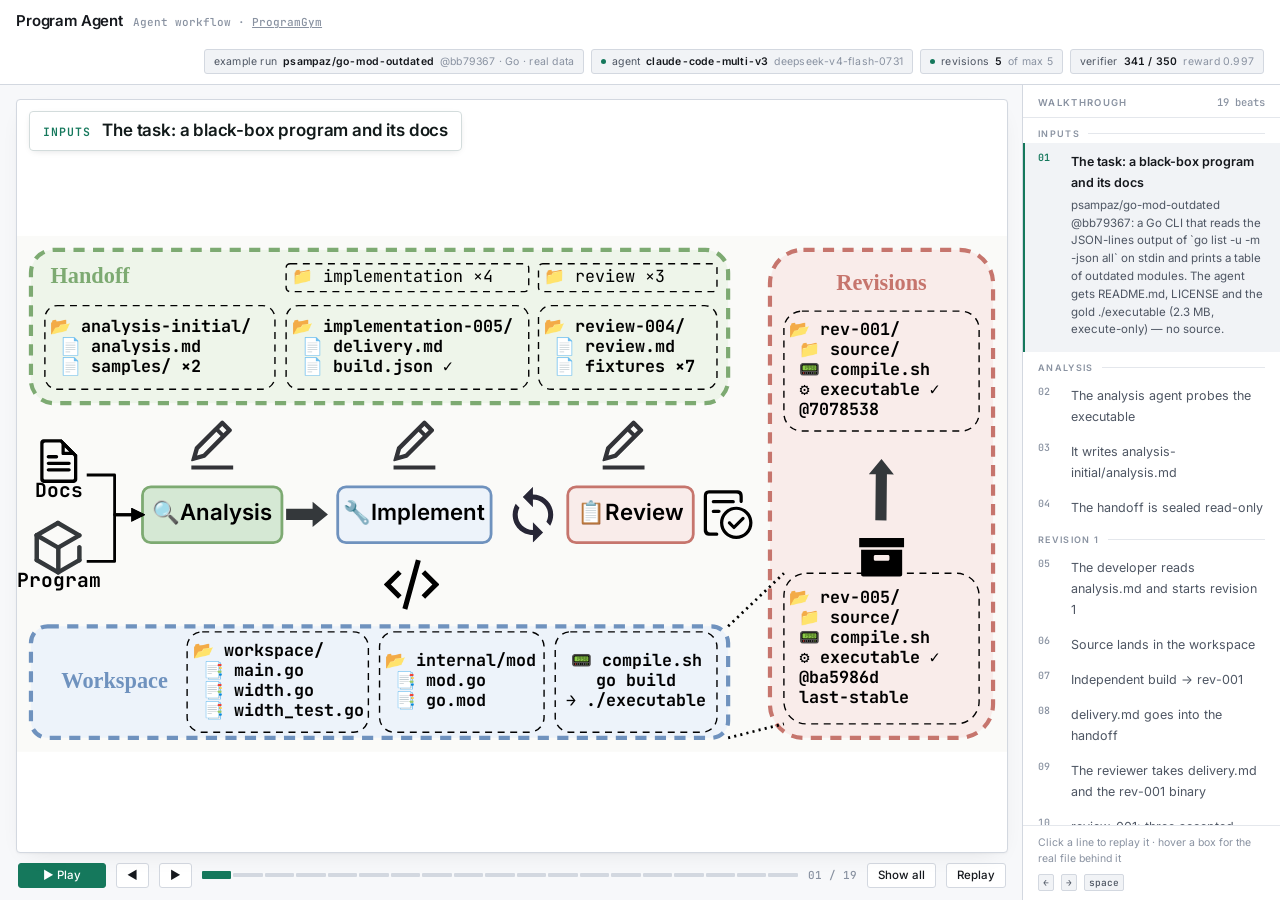
==== program-agent.html @ a20c5a66 "Program agent: developer and reviewer beats run along the handoff lane (input card -> pen -> stage -" ====
<!doctype html>
<html lang="en" data-theme="light">
<head>
<title>Program Agent</title>
<meta charset="utf-8">
<meta name="viewport" content="width=device-width,initial-scale=1">
<link rel="icon" type="image/png" href="static/images/favicon.png">
<link rel="preconnect" href="https://fonts.googleapis.com"><link rel="preconnect" href="https://fonts.gstatic.com" crossorigin>
<link rel="stylesheet" href="https://fonts.googleapis.com/css2?family=Inter:wght@400;500;600;700&family=JetBrains+Mono:wght@400;600;700&family=Tinos:ital,wght@0,400;0,700;1,400;1,700&display=swap">
<script>(function(){var t=localStorage.getItem("theme")||(window.matchMedia("(prefers-color-scheme: dark)").matches?"dark":"light");document.documentElement.setAttribute("data-theme",t);})();</script>
<style>
html{height:100%}
:root{
  --sans:'Inter',-apple-system,BlinkMacSystemFont,'Segoe UI',system-ui,sans-serif;
  --mono:'JetBrains Mono',ui-monospace,SFMono-Regular,Menlo,monospace;
  --sheet:#FFFFFF;
  --ground:#f7f8fa; --panel:#ffffff; --panel-2:#f1f3f6;
  --ink:#15181d; --ink-2:#4e5663; --ink-3:#8992a1;
  --rule:#d3d8e0; --rule-2:#e4e7ec;
  --accent:#15785c; --accent-soft:rgba(21,120,92,.12); --accent-ink:#0d5242;
  --fail:#b31b1b; --fail-soft:rgba(179,27,27,.10);
  --pass:#15785c; --pass-soft:rgba(21,120,92,.12);
  --shadow:0 1px 2px rgba(16,20,28,.04),0 8px 24px -12px rgba(16,20,28,.12);
}
:root[data-theme="dark"]{
  --ground:#0e131a; --panel:#111820; --panel-2:#141b24;
  --ink:#e7ecf3; --ink-2:#a3adbb; --ink-3:#6f7a89;
  --rule:#2c3644; --rule-2:#1f2733;
  --accent:#46b98f; --accent-soft:rgba(70,185,143,.14); --accent-ink:#8fe0c0;
  --fail:#e0776b; --fail-soft:rgba(224,119,107,.14);
  --pass:#46b98f; --pass-soft:rgba(70,185,143,.14);
  --shadow:0 1px 2px rgba(0,0,0,.5),0 14px 34px -18px rgba(0,0,0,.8);
}
*{box-sizing:border-box}
body{margin:0;background:var(--ground);color:var(--ink);font-family:var(--sans);font-size:14px;line-height:1.5;-webkit-font-smoothing:antialiased}
.app{display:grid;grid-template-columns:minmax(0,1fr) clamp(258px,20vw,348px);grid-template-rows:auto minmax(0,1fr);height:100vh;min-height:560px}
body.embed .topbar{display:none}
body.embed .app{height:100vh;min-height:0}
.topbar{grid-column:1/-1;display:flex;align-items:center;gap:16px;flex-wrap:wrap;padding:10px 16px;background:var(--panel);border-bottom:1px solid var(--rule)}
.brand{display:flex;align-items:baseline;gap:10px;min-width:0}
.brand h1{margin:0;font-size:15px;font-weight:600;letter-spacing:-.01em;white-space:nowrap}
.brand .sub{font:500 11px/1 var(--mono);color:var(--ink-3);white-space:nowrap}
.runcfg{display:flex;gap:7px;flex-wrap:wrap;margin-left:auto;align-items:center}
.cfg{display:inline-flex;align-items:center;gap:6px;padding:4px 9px;border:1px solid var(--rule);border-radius:3px;font-size:10.5px;letter-spacing:.02em;color:var(--ink-2);background:var(--panel-2)}
.cfg b{font-weight:600;color:var(--ink);font-variant-numeric:tabular-nums}
.cfg .dot{width:5px;height:5px;border-radius:50%;background:var(--pass)}

.stage{position:relative;min-width:0;min-height:0;display:flex;flex-direction:column;padding:14px 14px 0 16px;gap:10px}
.sheet{position:relative;flex:1;min-height:0;background:var(--sheet);border:1px solid var(--rule);border-radius:4px;overflow:hidden;box-shadow:var(--shadow)}
.sheet svg{display:block;width:100%;height:100%}

/* figure elements: dim until the pulse has passed */
.el{opacity:.3;transition:opacity 520ms ease}
.el.lit{opacity:1}
.el.faded{opacity:.12}
.el.throb{animation:throb 1.1s ease-in-out infinite;transform-box:fill-box;transform-origin:center}
@keyframes throb{0%,100%{opacity:1;transform:scale(1)}50%{opacity:.55;transform:scale(1.06)}}
#fig.all .el{opacity:1}
.el.pop{animation:pop .9s cubic-bezier(.34,1.56,.64,1);transform-box:fill-box;transform-origin:center}
@keyframes pop{0%{transform:scale(.55);opacity:.2}60%{transform:scale(1.12)}100%{transform:scale(1);opacity:1}}
.flyer{pointer-events:none}
.shutter{fill:#fff;animation:shutter .8s ease-out forwards;pointer-events:none}
@keyframes shutter{0%{opacity:.95}100%{opacity:0}}
.snapbg{fill:#fff;stroke:var(--pass);stroke-width:2;stroke-dasharray:6 5}

/* pulse */
.dot .halo{fill:url(#glow);opacity:.9}
.dot .core{fill:#fff;stroke:var(--accent);stroke-width:2.2}
.dot.fail .core{stroke:var(--fail)} .dot.fail .halo{fill:url(#glowFail)}
.dot.pass .core{stroke:var(--pass)} .dot.pass .halo{fill:url(#glowPass)}
.dot .trail{fill:var(--accent)} .dot.fail .trail{fill:var(--fail)} .dot.pass .trail{fill:var(--pass)}
.dot{transition:opacity .35s ease}
.ripple{fill:none;stroke:var(--accent);stroke-width:2;animation:ripple 900ms ease-out forwards;transform-box:fill-box;transform-origin:center}
.ripple.fail{stroke:var(--fail)} .ripple.pass{stroke:var(--pass)}
@keyframes ripple{0%{r:8;opacity:.9}100%{r:52;opacity:0}}
.frame{fill:none;stroke:var(--accent);stroke-width:1.6;stroke-dasharray:6 5;rx:5;opacity:0;transition:opacity .35s ease}
.frame.on{opacity:.85}
.frame.fail{stroke:var(--fail)} .frame.pass{stroke:var(--pass)}
.mark circle{fill:var(--pass);stroke:#fff;stroke-width:2}
.mark.fail circle{fill:var(--fail)}
.mark path{fill:none;stroke:#fff;stroke-width:2.4;stroke-linecap:round;stroke-linejoin:round}
.mark{animation:markpop .55s cubic-bezier(.34,1.56,.64,1);transform-box:fill-box;transform-origin:center}
@keyframes markpop{0%{opacity:0;scale:.3}100%{opacity:1;scale:1}}

/* caption */
.sheetlabel{position:absolute;left:12px;top:11px;z-index:3;display:flex;align-items:baseline;gap:11px;max-width:min(62%,680px);padding:8px 13px;border-radius:4px;background:rgba(255,255,255,.92);border:1px solid #D3DCDC;box-shadow:0 2px 8px -4px rgba(16,20,28,.22);pointer-events:none}
.sheetlabel .n{font:600 11.5px/1 var(--mono);color:#15785c;letter-spacing:.09em;text-transform:uppercase;white-space:nowrap}
.sheetlabel .t{font:600 17px/1.25 var(--sans);color:#121A1A;letter-spacing:-.01em}
.sheetlabel .x{font:700 10.5px/1 var(--mono);color:#0d5242;background:#DCEDE3;border-radius:3px;padding:4px 7px;white-space:nowrap}
.sheetlabel .x[hidden]{display:none}

/* per-revision figures of the real run: a strip along the bottom; the figure slides up to make room */
.sheet svg{transition:height .45s ease}
.sheet.mon svg{height:calc(100% - 98px)}
.metrics{position:absolute;left:12px;right:12px;bottom:10px;z-index:3;display:flex;align-items:center;gap:16px;padding:8px 14px 9px;border-radius:4px;background:rgba(255,255,255,.96);border:1px solid #D3DCDC;box-shadow:0 2px 8px -4px rgba(16,20,28,.22);opacity:0;transform:translateY(6px);transition:opacity .4s ease,transform .4s ease;pointer-events:none}
.metrics.on{opacity:1;transform:none}
.metrics .mh{flex:0 0 auto;display:flex;flex-direction:column;align-items:flex-start;gap:4px;padding-right:14px;border-right:1px solid #E6ECEC;min-width:150px}
.metrics .mt{font:600 12.5px/1.25 var(--sans);color:#121A1A}
.metrics .mk{font:500 9px/1 var(--mono);color:#7E9191;letter-spacing:.06em;text-transform:uppercase}
.metrics #m-rows{flex:1;display:grid;grid-template-columns:repeat(6,minmax(0,1fr));gap:12px}
.metrics #m-rows[hidden]{display:none}
.metrics .row{display:grid;grid-template-columns:1fr auto;grid-template-areas:"lb lb" "tr tr" "v dl";align-items:center;gap:3px 6px;min-width:0}
.metrics .lb{grid-area:lb;font:500 10.5px/1.2 var(--sans);color:#445555;white-space:nowrap;overflow:hidden;text-overflow:ellipsis}
.metrics .tr{grid-area:tr;position:relative;height:7px;background:#E6ECEC;border-radius:4px;overflow:hidden}
.metrics .bv{display:block;height:100%;width:0;background:#15785c;border-radius:0 3px 3px 0;transition:width 1400ms cubic-bezier(.22,.61,.36,1)}
.metrics .gh{position:absolute;top:-3px;bottom:-3px;width:2px;margin-left:-1px;background:#121A1A;opacity:0;transition:opacity .3s}
.metrics .gh.on{opacity:.9}
.metrics .v{grid-area:v;font:600 11.5px/1 var(--mono);color:#121A1A;text-align:left;font-variant-numeric:tabular-nums;white-space:nowrap}
.metrics .dl{grid-area:dl;font:700 9.5px/1 var(--mono);color:#0d5242;background:#DCEDE3;border-radius:3px;padding:3px 5px;opacity:0;transform:translateX(-4px);transition:opacity .35s,transform .35s;white-space:nowrap;justify-self:end}
.metrics .dl.on{opacity:1;transform:none}
.metrics .dl.down{color:#7a2a22;background:#F6E0DC}
.metrics.bump{animation:bump 2.4s ease-out;transform-origin:center bottom}
@keyframes bump{0%{transform:scale(1);box-shadow:0 0 0 0 rgba(21,120,92,0),0 2px 8px -4px rgba(16,20,28,.22)}12%{transform:scale(1.025);box-shadow:0 0 0 5px rgba(21,120,92,.35),0 12px 30px -10px rgba(16,20,28,.4)}40%{transform:scale(1.025);box-shadow:0 0 0 5px rgba(21,120,92,.35),0 12px 30px -10px rgba(16,20,28,.4)}100%{transform:scale(1);box-shadow:0 0 0 0 rgba(21,120,92,0),0 2px 8px -4px rgba(16,20,28,.22)}}
.mfinal{flex:1;display:grid;grid-template-columns:repeat(4,minmax(0,auto)) 1fr;gap:18px;align-items:center}
.mfinal[hidden]{display:none}
.mfinal .frow{display:contents}
.mfinal .fk2{font:600 9px/1 var(--mono);letter-spacing:.09em;text-transform:uppercase;color:#0d5242}
.mfinal .fv2{font:700 22px/1.1 var(--sans);color:#121A1A;letter-spacing:-.02em;margin-top:4px;font-variant-numeric:tabular-nums}
.mfinal .fv3{font:600 12.5px/1.2 var(--mono);color:#121A1A;margin-top:5px;font-variant-numeric:tabular-nums}
.mfinal .fn{font:400 10.5px/1.4 var(--sans);color:#7E9191;border-left:1px dashed #D3DCDC;padding-left:14px}

/* hover examples */
.el.hov{cursor:help}
.pop{position:absolute;z-index:6;width:min(46%,470px);max-height:calc(100% - 20px);overflow:auto;background:#fff;border:1px solid #CBD6D6;border-radius:6px;box-shadow:0 2px 6px rgba(16,20,28,.08),0 22px 48px -18px rgba(16,20,28,.42);padding:10px 12px 11px}
.pop[hidden]{display:none}
.pop .ph{display:flex;align-items:center;justify-content:space-between;gap:8px}
.pop .pt{font:600 13.5px/1.3 var(--sans);color:#121A1A;letter-spacing:-.01em}
.pop .px{all:unset;cursor:pointer;font:400 16px/1 var(--sans);color:#7E9191;padding:0 4px}
.pop .px:hover{color:#121A1A}
.pop .ps{font:400 10.5px/1.45 var(--sans);color:#5d6d6d;margin:3px 0 8px}
.pop .pl{font:600 9.5px/1 var(--mono);letter-spacing:.07em;text-transform:uppercase;color:#0E6B6B;margin:9px 0 4px}
.pop .pc{margin:0;padding:9px 11px;background:#111c1b;border-radius:5px;font:400 11px/1.55 var(--mono);color:#dde8e6;white-space:pre;overflow-x:auto;tab-size:4}
.pop .pc .ln{display:block;padding:0 6px;margin:0 -6px;border-radius:2px}
.pop .pc .cm{color:#86a09c}
.pop .pn{font:400 10.5px/1.45 var(--sans);color:#7E9191;margin-top:8px}
@media (max-width:880px){ .pop{width:min(92%,470px)} }

/* transport + rail */
.transport{display:flex;align-items:center;gap:10px;padding:0 2px 12px}
.ticks{display:flex;gap:2px;flex:1;min-width:0}
.tick{flex:1;height:14px;border:0;padding:0;background:transparent;cursor:pointer;position:relative}
.tick::after{content:"";position:absolute;inset:5px 0;background:var(--rule);border-radius:1px;transition:background .2s,inset .2s}
.tick[data-state="done"]::after{background:var(--ink-3)}
.tick[data-state="now"]::after{background:var(--accent);inset:3px 0}
.tick:focus-visible{outline:2px solid var(--accent);outline-offset:2px;border-radius:2px}
.btn{appearance:none;border:1px solid var(--rule);background:var(--panel);color:var(--ink);border-radius:3px;cursor:pointer;padding:6px 10px;font:500 11.5px/1 var(--sans);display:inline-flex;align-items:center;gap:6px;white-space:nowrap}
.btn:hover{border-color:var(--accent);color:var(--accent)}
.btn:focus-visible{outline:2px solid var(--accent);outline-offset:2px}
.btn.primary{background:var(--accent);border-color:var(--accent);color:#fff;min-width:88px;justify-content:center}
.btn.primary:hover{color:#fff;filter:brightness(1.08)}
.counter{font:500 11px/1 var(--mono);color:var(--ink-3);font-variant-numeric:tabular-nums;white-space:nowrap}
.rail{min-height:0;display:flex;flex-direction:column;background:var(--panel);border-left:1px solid var(--rule)}
.railhead{padding:12px 15px 9px;border-bottom:1px solid var(--rule-2);display:flex;align-items:baseline;justify-content:space-between;gap:8px}
.railhead .k{font:600 9.5px/1 var(--sans);letter-spacing:.14em;text-transform:uppercase;color:var(--ink-3)}
.railhead .v{font:500 10.5px/1 var(--mono);color:var(--ink-3);font-variant-numeric:tabular-nums}
.steps{flex:1;min-height:0;overflow-y:auto;overscroll-behavior:contain}
.phase{display:flex;align-items:center;gap:8px;padding:11px 15px 5px;font:600 9px/1 var(--sans);letter-spacing:.15em;text-transform:uppercase;color:var(--ink-3)}
.phase::after{content:"";flex:1;height:1px;background:var(--rule-2)}
.beat{display:grid;grid-template-columns:24px 1fr;gap:9px;width:100%;text-align:left;padding:7px 15px;cursor:pointer;background:none;border:0;color:inherit;font:inherit;align-items:start}
.beat:hover{background:var(--panel-2)}
.beat:focus-visible{outline:2px solid var(--accent);outline-offset:-2px}
.beat .n{font:500 10px/1.55 var(--mono);color:var(--ink-3);font-variant-numeric:tabular-nums}
.beat .t{font-size:12.5px;line-height:1.38;color:var(--ink-2);text-wrap:balance}
.beat .d{display:none;font-size:11.5px;line-height:1.55;color:var(--ink-2);margin-top:5px}
.beat .tags{display:none;gap:5px;margin-top:6px;flex-wrap:wrap}
.beat[data-state="done"] .n{color:var(--accent)} .beat[data-state="done"] .t{color:var(--ink)}
.beat[data-state="now"]{background:var(--panel-2);box-shadow:inset 2px 0 0 var(--accent)}
.beat[data-state="now"] .n{color:var(--accent);font-weight:600} .beat[data-state="now"] .t{color:var(--ink);font-weight:600}
.beat[data-state="now"] .d{display:block} .beat[data-state="now"] .tags{display:flex}
.tag{display:inline-flex;align-items:center;gap:4px;padding:2px 7px;border-radius:3px;font:600 9px/1.6 var(--mono);letter-spacing:.05em;background:var(--accent-soft);color:var(--accent-ink)}
.tag.fail{background:var(--fail-soft);color:var(--fail)} .tag.pass{background:var(--pass-soft);color:var(--pass)}
.railfoot{padding:9px 15px;border-top:1px solid var(--rule-2);font-size:10.5px;color:var(--ink-3);display:flex;gap:7px;align-items:center;flex-wrap:wrap}
kbd{font:500 9.5px/1 var(--mono);border:1px solid var(--rule);border-radius:2px;padding:3px 4px;color:var(--ink-2);background:var(--panel-2)}
@media (prefers-reduced-motion: reduce){ .el,.frame,.metrics .bv{transition-duration:1ms !important} .el.throb,.ripple{animation:none} }
@media (max-width:880px){
  .app{grid-template-columns:1fr;grid-template-rows:auto minmax(320px,56vh) minmax(0,1fr);height:auto;min-height:100vh}
  .rail{border-left:0;border-top:1px solid var(--rule)} .runcfg{margin-left:0}
  .sheetlabel{max-width:80%} .sheetlabel .t{font-size:14px} .metrics{display:none}
}
</style>

</head>
<body>
<div class="app">
  <header class="topbar">
    <div class="brand"><h1>Program Agent</h1><span class="sub">Agent workflow · <a href="./" style="color:inherit">ProgramGym</a></span></div>
    <div class="runcfg">
      <span class="cfg">example run <b>psampaz/go-mod-outdated</b> <span style="color:var(--ink-3)">@bb79367 · Go · real data</span></span>
      <span class="cfg"><span class="dot"></span>agent <b>claude-code-multi-v3</b> <span style="color:var(--ink-3)">deepseek-v4-flash-0731</span></span>
      <span class="cfg"><span class="dot"></span>revisions <b>5</b> <span style="color:var(--ink-3)">of max 5</span></span>
      <span class="cfg">verifier <b>341 / 350</b> <span style="color:var(--ink-3)">reward 0.997</span></span>
    </div>
  </header>
  <main class="stage">
    <div class="sheet">
      <div class="sheetlabel"><span class="n" id="sl-n">Inputs</span><span class="t" id="sl-t">The task</span><span class="x" id="sl-x" hidden>&#9650; figures updated</span></div>
      <div class="metrics" id="metrics" aria-live="polite">
        <div class="mh"><span class="mt" id="m-title">Revision</span><span class="mk">real run</span></div>
        <div id="m-rows"></div>
        <div id="m-final" class="mfinal" hidden></div>
      </div>
      <svg id="fig" viewBox="0 0 1280 760" preserveAspectRatio="xMidYMid meet" xmlns="http://www.w3.org/2000/svg"><defs><radialGradient id="glow"><stop offset="0" stop-color="#0E6B6B" stop-opacity=".55"/><stop offset=".55" stop-color="#0E6B6B" stop-opacity=".18"/><stop offset="1" stop-color="#0E6B6B" stop-opacity="0"/></radialGradient><radialGradient id="glowFail"><stop offset="0" stop-color="#A8372B" stop-opacity=".55"/><stop offset=".55" stop-color="#A8372B" stop-opacity=".18"/><stop offset="1" stop-color="#A8372B" stop-opacity="0"/></radialGradient><radialGradient id="glowPass"><stop offset="0" stop-color="#1F6B4C" stop-opacity=".55"/><stop offset=".55" stop-color="#1F6B4C" stop-opacity=".18"/><stop offset="1" stop-color="#1F6B4C" stop-opacity="0"/></radialGradient></defs><rect width="1280" height="760" fill="#FFFFFF"/><g id="afig" transform="translate(-234.366 -687.183) scale(1.80282)"><marker id="aarrow-000000" viewBox="0 0 10 10" refX="8" refY="5" markerWidth="5" markerHeight="5" orient="auto-start-reverse"><path d="M0 0L10 5L0 10z" fill="#000000"/></marker><g class="el" data-s="a:ground" data-bb="0.0,70.0,1280.0,667.0"><rect x="130.00" y="420.00" width="710.00" height="370.00" rx="0.00" fill="#FAFAF8"/></g><g class="el" data-s="a:handoff" data-bb="18.0,88.0,901.4,198.3"><rect x="140.00" y="430.00" width="500.00" height="110.00" rx="16.50" fill="#EEF5EA" stroke="#7DAA72" stroke-width="3.00" stroke-dasharray="8 6"/></g><g class="el" data-s="a:handoff-t" data-bb="36.1,97.0,144.2,54.1"><text font-family="Tinos,'Times New Roman',Times,serif" font-size="16.0" fill="#7DAA72" text-anchor="start" font-weight="700" xml:space="preserve" data-box="150.00,435.00,80.00,30.00" data-tx="154.00" data-lh="19.20"><tspan x="154.00" y="454.00">Handoff</tspan></text></g><g class="el" data-s="a:arrow-ai" data-bb="347.9,430.1,54.1,0.0"><polygon points="323.00,623.76 342.00,623.76 342.00,628.76 353.00,619.76 342.00,610.76 342.00,615.76 323.00,615.76" fill="#34383B"/></g><g class="el" data-s="a:analysis" data-bb="162.3,394.5,180.3,72.1"><rect x="220.00" y="600.00" width="100.00" height="40.00" rx="6.00" fill="#d5e8d4" stroke="#7DAA72" stroke-width="2.00"/><text font-family="Inter,system-ui,-apple-system,'Segoe UI',sans-serif" font-size="16.0" fill="#000000" text-anchor="middle" font-weight="600" xml:space="preserve" data-box="220.00,600.00,100.00,40.00" data-tx="270.00" data-lh="19.20"><tspan x="270.00" y="624.00">🔍Analysis</tspan></text></g><g class="el" data-s="a:implement" data-bb="414.6,394.5,198.3,72.1"><rect x="360.00" y="600.00" width="110.00" height="40.00" rx="6.00" fill="#EDF3FA" stroke="#6F92BE" stroke-width="2.00"/><text font-family="Inter,system-ui,-apple-system,'Segoe UI',sans-serif" font-size="16.0" fill="#000000" text-anchor="middle" font-weight="600" xml:space="preserve" data-box="360.00,600.00,110.00,40.00" data-tx="415.00" data-lh="19.20"><tspan x="415.00" y="624.00">🔧Implement</tspan></text></g><g class="el" data-s="a:review" data-bb="712.1,394.5,162.3,72.1"><rect x="525.00" y="600.00" width="90.00" height="40.00" rx="6.00" fill="#F9ECEA" stroke="#C6756D" stroke-width="2.00"/><text font-family="Inter,system-ui,-apple-system,'Segoe UI',sans-serif" font-size="16.0" fill="#000000" text-anchor="middle" font-weight="600" xml:space="preserve" data-box="525.00,600.00,90.00,40.00" data-tx="570.00" data-lh="19.20"><tspan x="570.00" y="624.00">📋Review</tspan></text></g><g class="el" data-s="a:h-analysis" data-bb="36.1,160.1,297.5,108.2"><rect x="150.00" y="470.00" width="165.00" height="60.00" rx="9.00" fill="none" stroke="#000000" stroke-width="1.00" stroke-dasharray="5 4"/><text font-family="'JetBrains Mono',Consolas,ui-monospace,monospace" font-size="12.0" fill="#000000" text-anchor="start" font-weight="700" xml:space="preserve" data-box="150.00,470.00,165.00,60.00" data-tx="154.00" data-lh="14.40"><tspan x="154.00" y="488.60">📂 analysis-initial/</tspan><tspan x="154.00" y="503.00"> 📄 analysis.md</tspan><tspan x="154.00" y="517.40"> 📄 samples/ ×2</tspan></text></g><g class="el" data-s="a:h-impl" data-bb="347.9,160.1,313.7,108.2"><rect x="323.00" y="470.00" width="174.00" height="60.00" rx="9.00" fill="none" stroke="#000000" stroke-width="1.00" stroke-dasharray="5 4"/><text font-family="'JetBrains Mono',Consolas,ui-monospace,monospace" font-size="12.0" fill="#000000" text-anchor="start" font-weight="700" xml:space="preserve" data-box="323.00,470.00,174.00,60.00" data-tx="327.00" data-lh="14.40"><tspan x="327.00" y="488.60">📂 implementation-005/</tspan><tspan x="327.00" y="503.00"> 📄 delivery.md</tspan><tspan x="327.00" y="517.40"> 📄 build.json ✓</tspan></text></g><g class="el" data-s="a:h-rev" data-bb="674.3,160.1,230.8,108.2"><rect x="504.00" y="470.00" width="128.00" height="60.00" rx="9.00" fill="none" stroke="#000000" stroke-width="1.00" stroke-dasharray="5 4"/><text font-family="'JetBrains Mono',Consolas,ui-monospace,monospace" font-size="12.0" fill="#000000" text-anchor="start" font-weight="700" xml:space="preserve" data-box="504.00,470.00,128.00,60.00" data-tx="508.00" data-lh="14.40"><tspan x="508.00" y="488.60">📂 review-004/</tspan><tspan x="508.00" y="503.00"> 📄 review.md</tspan><tspan x="508.00" y="517.40"> 📄 fixtures ×7</tspan></text></g><g class="el" data-s="a:h-impl-tab" data-bb="347.9,106.1,313.7,36.1"><rect x="323.00" y="440.00" width="174.00" height="20.00" rx="3.00" fill="none" stroke="#000000" stroke-width="1.00" stroke-dasharray="5 4"/><text font-family="'JetBrains Mono',Consolas,ui-monospace,monospace" font-size="12.0" fill="#000000" text-anchor="start" xml:space="preserve" data-box="323.00,440.00,174.00,20.00" data-tx="327.00" data-lh="14.40"><tspan x="327.00" y="453.00">📁 implementation ×4</tspan></text></g><g class="el" data-s="a:h-rev-tab" data-bb="674.3,106.1,230.8,36.1"><rect x="504.00" y="440.00" width="128.00" height="20.00" rx="3.00" fill="none" stroke="#000000" stroke-width="1.00" stroke-dasharray="5 4"/><text font-family="'JetBrains Mono',Consolas,ui-monospace,monospace" font-size="12.0" fill="#000000" text-anchor="start" xml:space="preserve" data-box="504.00,440.00,128.00,20.00" data-tx="508.00" data-lh="14.40"><tspan x="508.00" y="453.00">📁 review ×3</tspan></text></g><g class="el" data-s="a:ws" data-bb="18.0,574.8,901.4,144.2"><rect x="140.00" y="700.00" width="500.00" height="80.00" rx="12.00" fill="#EDF3FA" stroke="#6F92BE" stroke-width="3.00" stroke-dasharray="8 6"/></g><g class="el" data-s="a:ws-t" data-bb="36.1,619.9,180.3,54.1"><text font-family="Tinos,'Times New Roman',Times,serif" font-size="16.0" fill="#6F92BE" text-anchor="middle" font-weight="700" xml:space="preserve" data-box="150.00,725.00,100.00,30.00" data-tx="200.00" data-lh="19.20"><tspan x="200.00" y="744.00">Workspace</tspan></text></g><g class="el" data-s="a:ws-src" data-bb="219.9,582.0,234.4,129.8"><rect x="252.00" y="704.00" width="130.00" height="72.00" rx="10.80" fill="none" stroke="#000000" stroke-width="1.00" stroke-dasharray="5 4"/><text font-family="'JetBrains Mono',Consolas,ui-monospace,monospace" font-size="12.0" fill="#000000" text-anchor="start" font-weight="700" xml:space="preserve" data-box="252.00,704.00,130.00,72.00" data-tx="256.00" data-lh="14.40"><tspan x="256.00" y="721.40">📂 workspace/</tspan><tspan x="256.00" y="735.80"> 📑 main.go</tspan><tspan x="256.00" y="750.20"> 📑 width.go</tspan><tspan x="256.00" y="764.60"> 📑 width_test.go</tspan></text></g><g class="el" data-s="a:ws-compile" data-bb="695.9,582.0,209.1,129.8"><rect x="516.00" y="704.00" width="116.00" height="72.00" rx="10.80" fill="none" stroke="#000000" stroke-width="1.00" stroke-dasharray="5 4"/><text font-family="'JetBrains Mono',Consolas,ui-monospace,monospace" font-size="12.0" fill="#000000" text-anchor="middle" font-weight="700" xml:space="preserve" data-box="516.00,704.00,116.00,72.00" data-tx="574.00" data-lh="14.40"><tspan x="574.00" y="728.60">📟 compile.sh</tspan><tspan x="574.00" y="743.00">go build</tspan><tspan x="574.00" y="757.40">→ ./executable</tspan></text></g><g class="el" data-s="a:rev" data-bb="973.5,88.0,288.5,631.0"><rect x="670.00" y="430.00" width="160.00" height="350.00" rx="24.00" fill="#F9ECEA" stroke="#C6756D" stroke-width="3.00" stroke-dasharray="8 6"/></g><g class="el" data-s="a:rev-1" data-bb="991.5,167.4,252.4,155.0"><rect x="680.00" y="474.00" width="140.00" height="86.00" rx="12.90" fill="none" stroke="#000000" stroke-width="1.00" stroke-dasharray="5 4"/><text font-family="'JetBrains Mono',Consolas,ui-monospace,monospace" font-size="12.0" fill="#000000" text-anchor="start" font-weight="700" xml:space="preserve" data-box="680.00,474.00,140.00,86.00" data-tx="684.00" data-lh="14.40"><tspan x="684.00" y="491.20">📂 rev-001/</tspan><tspan x="684.00" y="505.60"> 📁 source/</tspan><tspan x="684.00" y="520.00"> 📟 compile.sh</tspan><tspan x="684.00" y="534.40"> ⚙ executable ✓</tspan><tspan x="684.00" y="548.80"> @7078538</tspan></text></g><g class="el" data-s="a:ws-build" data-bb="468.7,582.0,212.7,129.8"><rect x="390.00" y="704.00" width="118.00" height="72.00" rx="10.80" fill="none" stroke="#000000" stroke-width="1.00" stroke-dasharray="5 4"/><text font-family="'JetBrains Mono',Consolas,ui-monospace,monospace" font-size="12.0" fill="#000000" text-anchor="start" font-weight="700" xml:space="preserve" data-box="390.00,704.00,118.00,72.00" data-tx="394.00" data-lh="14.40"><tspan x="394.00" y="728.60">📂 internal/mod</tspan><tspan x="394.00" y="743.00"> 📑 mod.go</tspan><tspan x="394.00" y="757.40"> 📑 go.mod</tspan></text></g><g class="el" data-s="a:rev-2" data-bb="991.5,506.3,252.4,194.7"><rect x="680.00" y="662.00" width="140.00" height="108.00" rx="16.20" fill="none" stroke="#000000" stroke-width="1.00" stroke-dasharray="5 4"/><text font-family="'JetBrains Mono',Consolas,ui-monospace,monospace" font-size="12.0" fill="#000000" text-anchor="start" font-weight="700" xml:space="preserve" data-box="680.00,662.00,140.00,108.00" data-tx="684.00" data-lh="14.40"><tspan x="684.00" y="683.00">📂 rev-005/</tspan><tspan x="684.00" y="697.40"> 📁 source/</tspan><tspan x="684.00" y="711.80"> 📟 compile.sh</tspan><tspan x="684.00" y="726.20"> ⚙ executable ✓</tspan><tspan x="684.00" y="740.60"> @ba5986d</tspan><tspan x="684.00" y="755.00"> last-stable</tspan></text></g><g class="el" data-s="a:rev-t" data-bb="1027.6,106.1,180.3,54.1"><text font-family="Tinos,'Times New Roman',Times,serif" font-size="16.0" fill="#C6756D" text-anchor="middle" font-weight="700" xml:space="preserve" data-box="700.00,440.00,100.00,30.00" data-tx="750.00" data-lh="19.20"><tspan x="750.00" y="459.00">Revisions</tspan></text></g><g class="el" data-s="a:arrow-store" data-bb="1117.0,358.5,0.8,79.5"><polygon points="753.56,624.12 753.89,591.04 758.89,591.09 750.00,580.00 740.89,590.91 745.89,590.96 745.56,624.04" fill="#34383B"/></g><g class="el" data-s="a:link-top" data-bb="919.4,506.3,72.1,68.5"><polyline points="640.00,700.00 680.00,662.00" fill="none" stroke="#000000" stroke-width="2.00" stroke-linejoin="round" stroke-dasharray="1.5 3"/></g><g class="el" data-s="a:link-bot" data-bb="919.4,701.0,72.1,18.0"><polyline points="640.00,780.00 680.00,770.00" fill="none" stroke="#000000" stroke-width="2.00" stroke-linejoin="round" stroke-dasharray="1.5 3"/></g><g class="el" data-s="a:ic-loop" data-bb="631.0,394.5,72.1,72.1"><image x="480.00" y="600.00" width="40.00" height="40.00" href="[data-uri]" preserveAspectRatio="xMidYMid meet"/></g><g class="el" data-s="a:ic-archive" data-bb="1081.7,448.6,72.1,72.1"><image x="730.00" y="630.00" width="40.00" height="40.00" href="[data-uri]" preserveAspectRatio="xMidYMid meet"/></g><g class="el" data-s="a:ic-copy" data-bb="883.4,394.5,72.1,72.1"><image x="620.00" y="600.00" width="40.00" height="40.00" href="[data-uri]" preserveAspectRatio="xMidYMid meet"/></g><g class="el" data-s="a:ic-code" data-bb="474.1,484.6,72.1,72.1"><image x="393.00" y="650.00" width="40.00" height="40.00" href="[data-uri]" preserveAspectRatio="xMidYMid meet"/></g><g class="el" data-s="a:ic-pen-a" data-bb="216.3,304.4,72.1,72.1"><image x="250.00" y="550.00" width="40.00" height="40.00" href="[data-uri]" preserveAspectRatio="xMidYMid meet"/></g><g class="el" data-s="a:ic-pen-i" data-bb="477.7,304.4,72.1,72.1"><image x="395.00" y="550.00" width="40.00" height="40.00" href="[data-uri]" preserveAspectRatio="xMidYMid meet"/></g><g class="el" data-s="a:ic-pen-r" data-bb="748.2,304.4,72.1,72.1"><image x="545.00" y="550.00" width="40.00" height="40.00" href="[data-uri]" preserveAspectRatio="xMidYMid meet"/></g><g class="el" data-s="a:prog-t" data-bb="0.0,500.0,108.2,36.1"><text font-family="'JetBrains Mono',Consolas,ui-monospace,monospace" font-size="14.0" fill="#000000" text-anchor="middle" font-weight="700" xml:space="preserve" data-box="130.00,658.50,60.00,20.00" data-tx="160.00" data-lh="16.80"><tspan x="160.00" y="672.00">Program</tspan></text></g><g class="el" data-s="a:docs-t" data-bb="18.0,382.8,72.1,36.1"><text font-family="'JetBrains Mono',Consolas,ui-monospace,monospace" font-size="14.0" fill="#000000" text-anchor="middle" font-weight="700" xml:space="preserve" data-box="140.00,593.50,40.00,20.00" data-tx="160.00" data-lh="16.80"><tspan x="160.00" y="607.00">Docs</tspan></text></g><g class="el" data-s="a:docs-arrow" data-bb="90.1,379.2,72.1,51.4"><polyline points="180.00,591.50 200.00,591.50 200.00,620.00 220.00,620.00" fill="none" stroke="#000000" stroke-width="2.00" stroke-linejoin="round" marker-end="url(#aarrow-000000)"/></g><g class="el" data-s="a:ic-docs" data-bb="18.0,325.1,72.1,72.1"><image x="140.00" y="561.50" width="40.00" height="40.00" href="[data-uri]" preserveAspectRatio="xMidYMid meet"/></g><g class="el" data-s="a:prog-arrow" data-bb="90.1,430.6,72.1,60.4"><polyline points="180.00,653.50 200.00,653.50 200.00,620.00 220.00,620.00" fill="none" stroke="#000000" stroke-width="2.00" stroke-linejoin="round" marker-end="url(#aarrow-000000)"/></g><g class="el" data-s="a:ic-prog" data-bb="18.0,436.9,72.1,72.1"><image x="140.00" y="623.50" width="40.00" height="40.00" href="[data-uri]" preserveAspectRatio="xMidYMid meet"/></g></g><g id="frames"></g><g id="fx"></g><g id="marks"></g></svg>
      <div class="pop" id="pop" hidden></div>
    </div>
    <div class="transport">
      <button class="btn primary" id="play">▶&#8201;&#8201;Play</button>
      <button class="btn" id="prev" title="Previous beat">◀</button>
      <button class="btn" id="next" title="Next beat">▶</button>
      <div class="ticks" id="ticks"></div>
      <span class="counter" id="counter">01 / 19</span>
      <button class="btn" id="showall">Show all</button>
      <button class="btn" id="reset">Replay</button>
    </div>
  </main>
  <aside class="rail">
    <div class="railhead"><span class="k">Walkthrough</span><span class="v" id="rh-v">19 beats</span></div>
    <div class="steps" id="steps"></div>
    <div class="railfoot"><span>Click a line to replay it · hover a box for the real file behind it</span><kbd>←</kbd><kbd>→</kbd><kbd>space</kbd></div>
  </aside>
</div>

<script>
window.onerror=function(msg,src,line){ try{ var t=document.getElementById('sl-t'); if(t){ t.textContent='Script error: '+msg+' (line '+line+')'; t.style.color='#A8372B'; } }catch(e){} };
(function(){
"use strict";
var DATA={"beats":[{"ph":"Inputs","t":"The task: a black-box program and its docs","d":"psampaz/go-mod-outdated @bb79367: a Go CLI that reads the JSON-lines output of `go list -u -m -json all` on stdin and prints a table of outdated modules. The agent gets README.md, LICENSE and the gold ./executable (2.3 MB, execute-only) — no source.","legs":[],"at":[54.1,361.2],"light":["a:ic-docs","a:docs-t","a:ic-prog","a:prog-t","a:ground","a:handoff","a:handoff-t","a:ws","a:ws-t","a:rev","a:rev-t"],"throb":["a:ic-docs","a:ic-prog"],"frame":[["a:ic-docs","a:docs-t","a:ic-prog","a:prog-t"]],"text":{"a:h-analysis":[""],"a:h-impl-tab":[""],"a:h-impl":[""],"a:h-rev-tab":[""],"a:h-rev":[""],"a:ws-src":[""],"a:ws-build":[""],"a:ws-compile":[""],"a:rev-1":[""],"a:rev-2":[""]},"fade":["a:h-analysis","a:h-impl-tab","a:h-impl","a:h-rev-tab","a:h-rev","a:ws-src","a:ws-build","a:ws-compile","a:rev-1","a:rev-2","a:link-top","a:link-bot"]},{"ph":"Analysis","t":"The analysis agent probes the executable","d":"A Claude Code session in a copy of the workspace, 109 turns · 28 tool calls · 15 min. It drives ./executable only through stdin and flags: -help, -update, -direct, -style markdown, -ci, malformed JSON, the nil-timestamp panic — and records bytes, stderr and exit codes.","legs":[{"pts":[[126.2,379.2],[126.2,430.6],[252.4,430.6]],"ids":["a:docs-arrow","a:analysis"]},{"pts":[[126.2,491.0],[126.2,430.6],[252.4,430.6]],"ids":["a:prog-arrow","a:analysis"],"from":[54.1,472.9]}],"start":[54.1,361.2],"throb":["a:analysis"],"parallel":true,"speed":1.2},{"ph":"Analysis","t":"It writes analysis-initial/analysis.md","d":"17.9 KB: the interface inventory (4 flags, the stdin JSON-lines schema), exact stdout / stderr / exit evidence, requirements R1–R13 and a §6 regression matrix, plus samples/example.jsonl and dim.jsonl.","legs":[{"pts":[[252.4,340.4],[174.2,212.5]],"ids":["a:ic-pen-a"]}],"produce":[{"ids":["a:h-analysis"],"delay":0}],"text":{"a:h-analysis":["📂 analysis-initial/"," 📄 analysis.md"," 📄 samples/ ×2"]},"throb":["a:h-analysis"]},{"ph":"Analysis","t":"The handoff is sealed read-only","d":"The orchestrator chowns analysis-initial/ to root and chmods it a-w; every later agent reads it, none can change it. The gold binary is removed from /handoff before a developer ever starts.","legs":[],"at":[174.2,212.5],"light":["a:handoff","a:handoff-t"],"frame":[["a:handoff"]],"marks":[{"at":[325.5,166.1],"kind":"pass","delay":300}],"flag":"pass","hold":3200},{"ph":"Revision 1","t":"The developer reads analysis.md and starts revision 1","d":"A fresh session in /workspace with analysis.md as its only spec, 133 turns · 37 tool calls · 17 min. The gold binary is gone, so it can probe nothing — it writes Go from the document alone.","legs":[{"pts":[[174.2,295.3521126760563],[513.8,295.3521126760563],[513.8,340.4],[513.8,430.6]],"ids":["a:h-analysis","a:ic-pen-i","a:implement"],"litAt":[["a:h-analysis"],[],["a:ic-pen-i"],["a:implement"]],"from":[174.2,212.5]}],"light":["a:arrow-ai"],"throb":["a:implement"],"frame":[["a:h-analysis"],["a:implement"]]},{"ph":"Revision 1","t":"Source lands in the workspace","d":"main.go (flags, stdin decode, filters, table layout), internal/mod/mod.go (the Module / Update model), go.mod (stdlib only) and compile.sh (an offline go build). 233 lines of Go.","legs":[{"pts":[[510.2,520.7],[338.6,645.2]],"ids":["a:ic-code","a:ws","a:ws-t"]}],"produce":[{"ids":["a:ws-src"],"delay":0},{"ids":["a:ws-build"],"delay":350},{"ids":["a:ws-compile"],"delay":700}],"text":{"a:ws-src":["📂 workspace/"," 📑 main.go"],"a:ws-build":["📂 internal/mod"," 📑 mod.go"," 📑 go.mod"],"a:ws-compile":["📟 compile.sh","go build","→ ./executable"]},"frame":[["a:implement"],["a:ws-src","a:ws-build","a:ws-compile"]]},{"ph":"Revision 1","t":"Independent build → rev-001","d":"Once the developer session has ended, the orchestrator archives the committed tree (@7078538), runs compile.sh itself and records the sha256 in build.json. The candidate binary is immutable from here on.","legs":[{"pts":[[800.5,646.9],[1117.7,646.9],[1117.7,484.6],[1117.7,358.5],[1111.3,243.1]],"ids":["a:rev","a:rev-t","a:ic-archive","a:arrow-store","a:rev-1"]}],"text":{"a:rev-1":["📂 rev-001/"," 📁 source/"," 📟 compile.sh"," ⚙ executable ✓"," @7078538"]},"snap":[{"ids":["a:ws","a:ws-t","a:ws-src","a:ws-build","a:ws-compile"],"to":"a:rev-1","delay":0}],"produce":[{"ids":["a:rev-1"],"delay":1250}],"flag":"pass","marks":[{"at":[1237.9,173.4],"kind":"pass","delay":1400}],"metrics":"r1"},{"ph":"Revision 1","t":"delivery.md goes into the handoff","d":"What was built, which files changed, the developer's own test results, known limitations. The orchestrator adds independent-build.json and seals implementation-001/ read-only.","legs":[{"pts":[[513.8,430.6],[513.8,340.4],[499.0,212.5]],"ids":["a:ic-pen-i"]}],"start":[513.8,430.6],"produce":[{"ids":["a:h-impl"],"delay":0}],"text":{"a:h-impl":["📂 implementation-001/"," 📄 delivery.md"," 📄 build.json ✓"]},"throb":["a:h-impl"],"frame":[["a:implement"],["a:h-impl"]]},{"ph":"Revision 1","t":"The reviewer takes delivery.md and the rev-001 binary","d":"A third role, 124 turns · 32 tool calls · 22 min. Its inputs are the handoff so far and the candidate built by the orchestrator — never the developer's working directory. It re-runs the §6 matrix on gold and candidate in fresh fixture directories: stdout bytes, first stderr line, exit status — every row matches.","legs":[{"pts":[[499.0,295.3521126760563],[784.2,295.3521126760563],[784.2,340.4],[793.2,430.6]],"ids":["a:h-impl","a:ic-pen-r","a:review"],"litAt":[["a:h-impl"],[],["a:ic-pen-r"],["a:review"]],"from":[499.0,212.5]},{"pts":[[919.4,430.6],[793.2,430.6]],"ids":["a:ic-copy"],"color":"pass","from":[1111.3,243.1]}],"light":["a:ic-loop"],"throb":["a:review"],"parallel":true,"frame":[["a:h-impl"],["a:rev-1"],["a:review"]]},{"ph":"Revision 1","t":"review-001: three accepted findings","d":"Then it probes what the matrix never covered. F1 HIGH — Main:true modules must be dropped · F2 HIGH — Replace redirects Version/Time/Update · F3 MEDIUM — the Module/ModuleError structure for error-string parity. Each with a fixture and a generalized requirement for the next revision.","legs":[{"pts":[[784.2,340.4],[779.9,212.5]],"ids":["a:ic-pen-r"]}],"start":[793.2,430.6],"produce":[{"ids":["a:h-rev"],"delay":0}],"text":{"a:h-rev":["📂 review-001/"," 📄 review.md"," 📄 fixtures ×3"]},"flag":"fail","throb":["a:h-rev"],"frame":[["a:review"],["a:h-rev"]],"marks":[{"at":[899.0,166.1],"kind":"fail","onArrive":true}]},{"ph":"Revisions 2–3","t":"Revision 2: review-001 is the spec, the workspace is rewritten","d":"89 turns · 25 tool calls · 13 min. The developer reads review-001 (F1–F3) on top of analysis.md and changes main.go and mod.go: +31 lines — Main-module drop up front, Replace redirection after the filters, a recursive *Module model. delivery.md goes to implementation-002/.","legs":[{"pts":[[779.9,295.3521126760563],[513.8,295.3521126760563],[513.8,340.4],[513.8,430.6]],"ids":["a:h-rev","a:ic-pen-i","a:implement"],"litAt":[["a:h-rev"],[],["a:ic-pen-i"],["a:implement"]],"from":[779.9,212.5]}],"light":["a:ic-loop"],"throb":["a:implement"],"text":{"a:h-impl-tab":["📁 implementation ×1"],"a:h-impl":["📂 implementation-002/"," 📄 delivery.md"," 📄 build.json ✓"]},"produce":[{"ids":["a:ws-src","a:ws-build"],"delay":200},{"ids":["a:h-impl","a:h-impl-tab"],"delay":900}],"frame":[["a:h-rev"],["a:implement"],["a:ws-src","a:ws-build","a:ws-compile"]]},{"ph":"Revisions 2–3","t":"rev-002: the workspace is stored as a second revision","d":"The same independent build as before: the orchestrator archives the committed tree (@c2d0084), runs compile.sh itself and records the sha256. The dotted lines mark the live workspace each card was taken from.","legs":[],"at":[800.5,646.9],"text":{"a:rev-2":["📂 rev-002/"," 📁 source/"," 📟 compile.sh"," ⚙ executable ✓"," @c2d0084"]},"snap":[{"ids":["a:ws","a:ws-t","a:ws-src","a:ws-build","a:ws-compile"],"to":"a:rev-2","delay":200}],"produce":[{"ids":["a:rev-2"],"delay":1450}],"flag":"pass","marks":[{"at":[1237.9,512.3],"kind":"pass","delay":1600}],"metrics":"r2","hold":4200},{"ph":"Revisions 2–3","t":"Review 2: delivery.md + rev-002 → everything matches","d":"101 turns · 26 tool calls · 21 min. It reruns the §6 matrix and the F1–F3 fixtures on gold and candidate: all match. review-002 says there is no new functional requirement beyond preserving this parity.","legs":[{"pts":[[499.0,295.3521126760563],[784.2,295.3521126760563],[784.2,340.4],[793.2,430.6]],"ids":["a:h-impl","a:ic-pen-r","a:review"],"litAt":[["a:h-impl"],[],["a:ic-pen-r"],["a:review"]],"from":[499.0,212.5]},{"pts":[[919.4,430.6],[793.2,430.6]],"ids":["a:ic-copy"],"color":"pass","from":[1111.3,601.9]}],"light":["a:ic-loop"],"throb":["a:review"],"parallel":true,"text":{"a:h-rev-tab":["📁 review ×1"],"a:h-rev":["📂 review-002/"," 📄 review.md"," 📄 fixtures ×2"]},"produce":[{"ids":["a:h-rev","a:h-rev-tab"],"delay":300}],"flag":"pass","frame":[["a:h-impl"],["a:rev-2"],["a:review"],["a:h-rev"]],"marks":[{"at":[899.0,166.1],"kind":"pass","delay":600}]},{"ph":"Revisions 2–3","t":"Revision 3: review-002 asks for nothing — same commit, a third build","d":"88 turns · 23 tool calls · 14 min. No source change — the tree at @c2d0084 already satisfies every requirement, so the developer re-verifies an offline build and the regression matrix and hands off. rev-003 is byte-identical to rev-002.","legs":[{"pts":[[779.9,295.3521126760563],[513.8,295.3521126760563],[513.8,340.4],[513.8,430.6]],"ids":["a:h-rev","a:ic-pen-i","a:implement"],"litAt":[["a:h-rev"],[],["a:ic-pen-i"],["a:implement"]],"from":[779.9,212.5]}],"light":["a:ic-loop"],"frame":[["a:h-rev"],["a:implement"],["a:ws-src","a:ws-build","a:ws-compile"]],"text":{"a:h-impl-tab":["📁 implementation ×2"],"a:h-impl":["📂 implementation-003/"," 📄 delivery.md"," 📄 build.json ✓"],"a:rev-2":["📂 rev-003/"," 📁 source/"," 📟 compile.sh"," ⚙ executable ✓"," @c2d0084"]},"produce":[{"ids":["a:h-impl","a:h-impl-tab"],"delay":0},{"ids":["a:rev-2"],"delay":1750}],"snap":[{"ids":["a:ws","a:ws-t","a:ws-src","a:ws-build","a:ws-compile"],"to":"a:rev-2","delay":500}],"metrics":"r3"},{"ph":"Revisions 4–5","t":"Review 3: delivery.md + rev-003 → F4, Unicode display width","d":"104 turns · 27 tool calls · 23 min. Byte len() against display width — CJK, fullwidth, emoji, combining marks. Every ASCII input still matches, so F4 is inert on realistic data but a real parity gap.","legs":[{"pts":[[499.0,295.3521126760563],[784.2,295.3521126760563],[784.2,340.4],[793.2,430.6]],"ids":["a:h-impl","a:ic-pen-r","a:review"],"litAt":[["a:h-impl"],[],["a:ic-pen-r"],["a:review"]],"from":[499.0,212.5]},{"pts":[[919.4,430.6],[793.2,430.6]],"ids":["a:ic-copy"],"color":"pass","from":[1111.3,601.9]}],"light":["a:ic-loop"],"throb":["a:review"],"parallel":true,"text":{"a:h-rev-tab":["📁 review ×2"],"a:h-rev":["📂 review-003/"," 📄 review.md"," 📄 fixtures ×1"]},"produce":[{"ids":["a:h-rev","a:h-rev-tab"],"delay":300}],"flag":"fail","frame":[["a:h-impl"],["a:rev-2"],["a:review"],["a:h-rev"]],"marks":[{"at":[899.0,166.1],"kind":"fail","delay":600}]},{"ph":"Revisions 4–5","t":"Revision 4: review-003 in hand, width.go is added → rev-004","d":"A hand-rolled display-width engine: contiguous wide ranges, per-rune sums. 132 turns · 37 tool calls · 24 min. 345 lines of Go; the workspace is stored as rev-004.","legs":[{"pts":[[779.9,295.3521126760563],[513.8,295.3521126760563],[513.8,340.4],[513.8,430.6]],"ids":["a:h-rev","a:ic-pen-i","a:implement"],"litAt":[["a:h-rev"],[],["a:ic-pen-i"],["a:implement"]],"from":[779.9,212.5]},{"pts":[[510.2,520.7],[338.6,645.2]],"ids":["a:ic-code","a:ws-src"],"from":[513.8,430.6]}],"light":["a:ic-loop"],"throb":["a:implement"],"text":{"a:ws-src":["📂 workspace/"," 📑 main.go"," 📑 width.go"],"a:h-impl-tab":["📁 implementation ×3"],"a:h-impl":["📂 implementation-004/"," 📄 delivery.md"," 📄 build.json ✓"],"a:rev-2":["📂 rev-004/"," 📁 source/"," 📟 compile.sh"," ⚙ executable ✓"," @7396a61"]},"snap":[{"ids":["a:ws","a:ws-t","a:ws-src","a:ws-build","a:ws-compile"],"to":"a:rev-2","delay":700}],"produce":[{"ids":["a:ws-src"],"delay":0},{"ids":["a:h-impl","a:h-impl-tab"],"delay":350},{"ids":["a:rev-2"],"delay":1950}],"frame":[["a:h-rev"],["a:implement"],["a:ws-src","a:ws-build","a:ws-compile"]],"metrics":"r4"},{"ph":"Revisions 4–5","t":"Review 4: delivery.md + rev-004 → F5 emoji clusters, F6 numeric alignment","d":"The longest phase, 148 turns · 38 tool calls · 50 min. ZWJ sequences collapse to one cluster, Regional-Indicator pairs, a sparse emoji table; numeric cells right-align. It ships 7 fixtures: .jsonl inputs with .gold outputs captured from the gold binary.","legs":[{"pts":[[499.0,295.3521126760563],[784.2,295.3521126760563],[784.2,340.4],[793.2,430.6]],"ids":["a:h-impl","a:ic-pen-r","a:review"],"litAt":[["a:h-impl"],[],["a:ic-pen-r"],["a:review"]],"from":[499.0,212.5]},{"pts":[[919.4,430.6],[793.2,430.6]],"ids":["a:ic-copy"],"color":"pass","from":[1111.3,601.9]}],"light":["a:ic-loop"],"throb":["a:review"],"parallel":true,"text":{"a:h-rev-tab":["📁 review ×3"],"a:h-rev":["📂 review-004/"," 📄 review.md"," 📄 fixtures ×7"]},"produce":[{"ids":["a:h-rev","a:h-rev-tab"],"delay":300}],"flag":"fail","frame":[["a:h-impl"],["a:rev-2"],["a:review"],["a:h-rev"]],"marks":[{"at":[899.0,166.1],"kind":"fail","delay":600}]},{"ph":"Revisions 4–5","t":"Revision 5: review-004 in hand, grapheme-aware width.go plus width_test.go → rev-005, the budget is spent","d":"119 turns · 33 tool calls · 38 min. 569 lines of Go. max_revisions = 5, so the workflow stops with status fixed_revision_budget_completed; last-stable = rev-005 @ba5986d.","legs":[{"pts":[[779.9,295.3521126760563],[513.8,295.3521126760563],[513.8,340.4],[513.8,430.6]],"ids":["a:h-rev","a:ic-pen-i","a:implement"],"litAt":[["a:h-rev"],[],["a:ic-pen-i"],["a:implement"]],"from":[779.9,212.5]},{"pts":[[510.2,520.7],[338.6,645.2]],"ids":["a:ic-code","a:ws-src"],"from":[513.8,430.6]}],"light":["a:ic-loop"],"throb":["a:implement"],"text":{"a:ws-src":["📂 workspace/"," 📑 main.go"," 📑 width.go"," 📑 width_test.go"],"a:h-impl-tab":["📁 implementation ×4"],"a:h-impl":["📂 implementation-005/"," 📄 delivery.md"," 📄 build.json ✓"],"a:rev-2":["📂 rev-005/"," 📁 source/"," 📟 compile.sh"," ⚙ executable ✓"," @ba5986d"," last-stable"]},"snap":[{"ids":["a:ws","a:ws-t","a:ws-src","a:ws-build","a:ws-compile"],"to":"a:rev-2","delay":700}],"produce":[{"ids":["a:ws-src"],"delay":0},{"ids":["a:h-impl","a:h-impl-tab"],"delay":350},{"ids":["a:rev-2"],"delay":1950}],"flag":"pass","frame":[["a:h-rev"],["a:implement"],["a:ws-src","a:ws-build","a:ws-compile"]],"marks":[{"at":[1237.9,512.3],"kind":"pass","delay":2100}],"metrics":"r5"},{"ph":"Verification","t":"The verifier builds rev-005 and runs 9 hidden test branches","d":"compile.sh → ./executable in 3.1 s, then 350 test cases: 341 passed, 4 failed, 5 skipped. The misses: one missing-timestamp crash case, and in a single branch the help text, the unknown-flag usage and the malformed-JSON exit code. Reward 0.9965 — almost resolved.","legs":[],"at":[1111.3,601.9],"throb":["a:rev-2"],"frame":[["a:rev"]],"flag":"pass","metrics":"final","hold":6000,"marks":[{"at":[1005.5,691.0],"kind":"fail","delay":500},{"at":[1031.5,691.0],"kind":"pass","delay":680},{"at":[1057.5,691.0],"kind":"pass","delay":860},{"at":[1083.5,691.0],"kind":"fail","delay":1040},{"at":[1109.5,691.0],"kind":"pass","delay":1220},{"at":[1135.5,691.0],"kind":"pass","delay":1400},{"at":[1161.5,691.0],"kind":"pass","delay":1580},{"at":[1187.5,691.0],"kind":"pass","delay":1760},{"at":[1213.5,691.0],"kind":"pass","delay":1940}]}],"metrics":{"labels":["Go source lines","Findings implemented","Findings left open","Developer turns","Developer tool calls","Phase wall time"],"max":[600,6,3,150,40,60],"unit":["","/6","","",""," min"],"rows":{"r1":[233,0,3,133,37,17],"r2":[264,3,0,89,25,13],"r3":[264,3,1,88,23,14],"r4":[345,4,2,132,37,24],"r5":[569,6,0,119,33,38]},"title":{"r1":"Revision 1 · build ✓ @7078538","r2":"Revision 2 · build ✓ @c2d0084","r3":"Revision 3 · build ✓ @c2d0084","r4":"Revision 4 · build ✓ @7396a61","r5":"Revision 5 · build ✓ @ba5986d"},"final":{"tests":"341 / 350","reward":"0.9965","wall":"3h 58m","tokens":"15.8M in · 278K out","branches":9,"failed":4,"skipped":5}}}, BEATS=DATA.beats, M=DATA.metrics, EX=[{"key": "docs", "ids": ["a:ic-docs", "a:docs-t"], "title": "Docs — what the agent may read", "src": "README.md + LICENSE; the flag help as the analysis agent recorded it", "blocks": [{"lang": "./executable -help", "code": "Usage of ./executable:\n  -ci\n    \tNon-zero exit code when at least one outdated dependency was found\n  -direct\n    \tList only direct modules\n  -style string\n    \tOutput style, pass 'markdown' for a Markdown table (default \"default\")\n  -update\n    \tList only modules with updates"}]}, {"key": "prog", "ids": ["a:ic-prog", "a:prog-t"], "title": "Program — the gold executable, as a black box", "src": "samples/example.jsonl → stdout, byte for byte (analysis.md §4)", "blocks": [{"lang": "stdin", "code": "{\"Path\": \"github.com/BurntSushi/locker\",\"Version\": \"v0.0.0-20171006230638-a6e239ea1c69\",\"Time\": \"2017-10-06T23:06:38Z\",\"GoMod\": \"/home/mojo/go/pkg/mod/cache/download/github.com/!burnt!sushi/locker/@v/v0.0.0-20171006230638-a6e239ea1c69.mod\"}\n{\"Path\": \"github.com/BurntSushi/toml\",\"Version\": \"v0.0.0-20170626110600-a368813c5e64\",\"Time\": \"2017-06-26T11:06:00Z\",\"Update\": {\"Path\": \"github.com/BurntSushi/toml\",\"Version\": \"v0.3.1\",\"Time\": \"2018-08-15T10:47:33Z\"},\"GoMod\": \"/home/mojo/go/pkg/mod/cache/download/github.com/!burnt!sushi/toml/@v/v0.0.0-20170626110600-a368813c5e64.mod\"}"}, {"lang": "stdout", "code": "+------------------------------+------------------------------------+-------------+--------+------------------+\n|            MODULE            |              VERSION               | NEW VERSION | DIRECT | VALID TIMESTAMPS |\n+------------------------------+------------------------------------+-------------+--------+------------------+\n| github.com/BurntSushi/locker | v0.0.0-20171006230638-a6e239ea1c69 |             | true   | true             |\n| github.com/BurntSushi/toml   | v0.0.0-20170626110600-a368813c5e64 | v0.3.1      | true   | true             |\n+------------------------------+------------------------------------+-------------+--------+------------------+"}]}, {"key": "analysis", "ids": ["a:analysis"], "title": "Analysis — the interface inventory", "src": "analysis.md §3: flags, outputs and exit codes derived by probing only", "blocks": [{"lang": "flags", "code": "Flags (`flag` package, defaults):\n- `-update` — list only modules that have an update.\n- `-direct` — list only direct modules (Direct = `!Indirect`).\n- `-style string` — `\"markdown\"` selects Markdown table; any other value (and\n  the default `\"default\"`) selects the ASCII table.\n- `-ci` — exit 1 if any rendered row is outdated, else 0."}, {"lang": "outputs · exit status", "code": "Outputs:\n- stdout: the rendered table (header row + separator + data rows; ASCII mode\n  additionally has a top and bottom `+`-border).\n- stderr: Go `log` lines prefixed `YYYY/MM/DD HH:MM:SS ` on JSON/time errors;\n  Go runtime panic dump on a specific nil-deref condition.\n- Exit status: `0` success; `1` when `-ci` and an outdated row is displayed;\n  `2` on flag parse error or panic."}]}, {"key": "hanalysis", "ids": ["a:h-analysis"], "title": "analysis-initial/ — sealed after the phase", "src": "the orchestrator makes every handoff directory read-only before the next role starts", "blocks": [{"lang": "orchestrator", "code": "chown -R root:root /handoff/implementation-001\nchmod -R a-w,a+rX /handoff/implementation-001   # later agents read it, none can change it"}, {"lang": "phases.json", "code": "[\n {\n  \"phase\": \"analysis-initial-attempt-01\",\n  \"role\": \"requirements-analysis\",\n  \"status\": \"completed\"\n },\n {\n  \"phase\": \"implementation-001-attempt-01\",\n  \"role\": \"development\",\n  \"status\": \"completed\"\n },\n {\n  \"phase\": \"review-001-attempt-01\",\n  \"role\": \"requirements-analysis\",\n  \"status\": \"completed\"\n },\n {\n  \"phase\": \"implementation-002-attempt-01\",\n  \"role\": \"development\",\n  \"status\": \"completed\"\n },\n {\n  \"phase\": \"review-002-attempt-01\",\n  \"role\": \"requirements-analysis\",\n  \"status\": \"completed\"\n },\n {\n  \"phase\": \"implementation-003-attempt-01\",\n  \"role\": \"development\",\n  \"status\": \"completed\"\n },\n {\n  \"phase\": \"review-003-attempt-01\",\n  \"role\": \"requirements-analysis\",\n  \"status\": \"completed\"\n },\n {\n  \"phase\": \"implementation-004-attempt-01\",\n  \"role\": \"development\",\n  \"status\": \"completed\"\n },\n {\n  \"phase\": \"review-004-attempt-01\",\n  \"role\": \"requirements-analysis\",\n  \"status\": \"completed\"\n },\n {\n  \"phase\": \"implementation-005-attempt-01\",\n  \"role\": \"development\",\n  \"status\": \"completed\"\n }\n]"}]}, {"key": "implement", "ids": ["a:implement"], "title": "Implement — the developer role", "src": "main.go as written in revision 1: the four flags, straight from analysis.md", "blocks": [{"lang": "main.go", "code": "\nvar (\n\tstyle       = flag.String(\"style\", \"default\", \"Output style, pass 'markdown' for a Markdown table\")\n\tdirectOnly  = flag.Bool(\"direct\", false, \"List only direct modules\")\n\tonlyUpdates = flag.Bool(\"update\", false, \"List only modules with updates\")\n\tciMode      = flag.Bool(\"ci\", false, \"Non-zero exit code when at least one outdated dependency was found\")\n)\n\nconst columnCount = 5\n\n// headers are the display labels for the five output columns.\nvar headers = []string{\"MODULE\", \"VERSION\", \"NEW VERSION\", \"DIRECT\", \"VALID TIMESTAMPS\"}"}]}, {"key": "himpl", "ids": ["a:h-impl", "a:h-impl-tab"], "title": "delivery.md — revision 2, finding F1", "src": "the developer reports each accepted finding back in the same terms the reviewer used", "blocks": [{"lang": "delivery.md", "code": "### F1 — Main-module drop (`main.go`)\nModules with `Main == true` are skipped **up front**, before the\n`-direct`/`-update` filter. They therefore never appear as a row, never\ncontribute to width computation, never trigger the nil-deref panic, and never\ncount towards the `-ci` exit code. Verified: a main row with an update under\n`-ci` yields exit 0 and no output."}]}, {"key": "review", "ids": ["a:review"], "title": "Review — gold vs candidate, differential", "src": "review-002 §2: how a regression pass is scored", "blocks": [{"lang": "review.md", "code": "Re-ran the high-value historical rows (analysis §6) and the review-001 F1/F2/F3\nfixtures against both gold and candidate in fresh, separate fixture dirs,\ncomparing **stdout bytes (exact), numeric exit code, and stderr first line\n(after stripping the wall-clock log prefix)**. **All matched**, including the\nF1/F2/F3 findings that this revision was meant to implement:"}]}, {"key": "hrev", "ids": ["a:h-rev", "a:h-rev-tab"], "title": "review-001 — finding F1", "src": "a finding is a reproducer, a generalized requirement and a fixture file", "blocks": [{"lang": "review.md", "code": "### F1 — HIGH — `Main: true` modules must be dropped\nInput `{\"Path\":\"mainmod\",\"Version\":\"v1\",\"Main\":true,\"Update\":{\"Version\":\"v9\"}}`\n+ `{\"Path\":\"depmod\",...}` → gold renders **only** `depmod` (main row dropped\neven though it had an update). Candidate renders both.\n- Generalized requirement: **skip any module with `Main == true` before\n  filtering, width computation, rendering, and `-ci` accounting.** A Main row\n  never appears, never triggers the nil-deref panic (verified: a Main row whose\n  own fields would panic is safely dropped, exit 0), and never contributes to\n  `-ci` (verified: main-with-update under `-ci` → exit 0). Drop applies even\n  when the module also has a `Replace`.\n- Fixture: `fixture-main-go-mod.jsonl`."}]}, {"key": "loop", "ids": ["a:ic-loop"], "title": "The revision loop", "src": "review-003 → F4, review-004 → F5/F6: what each pass of the loop produced", "blocks": [{"lang": "review-003", "code": "### F4 — MEDIUM-HIGH — Column width, cell padding, and header centering must use Unicode *display width*, not byte length\nThe candidate computes widths with byte `len()` and pads with `%-*s` (byte\npadding). Gold uses **display width** (East-Asian wide/fullwidth + most emoji =\n2, combining marks/ZWJ/emoji-modifiers = 0, ASCII/Ambiguous = 1) for: per-column\nwidth `cw = max(displayWidth(header), displayWidth(cell))`, data-cell padding\n`spaces = cw − displayWidth(cell)`, and header centering (headers are ASCII so\ntheir byte==display width; only `cw` feeding the formula must switch)."}, {"lang": "review-004", "code": "### F5 — MEDIUM-HIGH — Display-width engine incomplete for Emoji-ZWJ clusters, RI pairs, and sparse emoji table\nThe candidate's hand-rolled `width.go` (contiguous wide ranges; per-rune sum; RI\n= width 1) does **not** match gold for three well-defined non-ASCII classes:\n\n1. **Emoji-ZWJ grapheme sequences collapse to one cluster** of the base\n   component's width (`👨‍👩‍👧‍👦`→2, `🧑‍💻`→2, `🏳️‍🌈`→1, `🏳️‍⚧️`→1, `🏴‍☠️`→2). Candidate\n   sums per-rune (8/4/4/3/3).\n2. **Consecutive Regional Indicators pair up**: a run of `n` RIs (U+1F1E6–\n   U+1F1FF) has display width `⌈n/2⌉` (pair→1). Candidate gives each RI width 1\n   (pair→2).\n3. **Emoji table is sparse, not the contiguous `1F300–1F64F` the candidate\n   assumes**: e.g. white flag U+1F3F3 = 1 (candidate 2) while adjacent black flag\n   U+1F3F4 = 2."}]}, {"key": "fixture", "ids": ["a:ic-pen-r"], "title": "A gold fixture from review-004", "src": "fixture-numeric-align.jsonl and the .gold output captured from the reference binary", "blocks": [{"lang": "stdin", "code": "{\"Path\":\"9\",\"Version\":\"v1\"}\n{\"Path\":\"12345\",\"Version\":\"v1\"}\n{\"Path\":\"123456\",\"Version\":\"v1\"}\n{\"Path\":\"-1.5\",\"Version\":\"v1\"}\n{\"Path\":\"1,000\",\"Version\":\"v1\"}\n{\"Path\":\"1e5\",\"Version\":\"v1\"}\n{\"Path\":\"+3\",\"Version\":\"v1\"}\n{\"Path\":\".5\",\"Version\":\"v1\"}\n{\"Path\":\"ab\",\"Version\":\"v1\"}\n{\"Path\":\"v9\",\"Version\":\"v1\"}\n{\"Path\":\"09\",\"Version\":\"v1\"}\n{\"Path\":\"1.2.3\",\"Version\":\"v1\"}"}, {"lang": "gold stdout", "code": "+--------+---------+-------------+--------+------------------+\n| MODULE | VERSION | NEW VERSION | DIRECT | VALID TIMESTAMPS |\n+--------+---------+-------------+--------+------------------+\n|      9 | v1      |             | true   | true             |\n|  12345 | v1      |             | true   | true             |\n| 123456 | v1      |             | true   | true             |\n|   -1.5 | v1      |             | true   | true             |\n|  1,000 | v1      |             | true   | true             |\n| 1e5    | v1      |             | true   | true             |\n| +3     | v1      |             | true   | true             |\n| .5     | v1      |             | true   | true             |\n| ab     | v1      |             | true   | true             |\n| v9     | v1      |             | true   | true             |\n|     09 | v1      |             | true   | true             |\n| 1.2.3  | v1      |             | true   | true             |\n+--------+---------+-------------+--------+------------------+"}]}, {"key": "wssrc", "ids": ["a:ws-src", "a:ic-code"], "title": "width.go — revision 5", "src": "the grapheme-aware display-width function that closed F5", "blocks": [{"lang": "width.go", "code": "// displayWidth returns the number of terminal cells that s occupies. It is\n// computed over Unicode extended grapheme clusters: each cluster contributes\n// the display width of its leading rune (combining marks, variation\n// selectors, zero-width joiners, emoji modifiers and ZWJ-joined components all\n// contribute 0), a run of consecutive Regional Indicators contributes len/2\n// per pair, and control characters contribute 0. This matches the reference\n// program's grapheme-aware rendering.\nfunc displayWidth(s string) int {\n\tvar w int\n\ti := 0\n\tfor i < len(s) {\n\t\tr, size := utf8.DecodeRuneInString(s[i:])\n\t\tif isControlBreak(r) {\n\t\t\ti += size\n\t\t\tcontinue\n\t\t}\n\t\tif isRegionalIndicator(r) {\n\t\t\t// Consecutive Regional Indicators pair up: each pair (and a lone\n\t\t\t// unpaired RI) forms one cluster of width 1, so a run of n RIs has\n\t\t\t// display width ceil(n/2).\n\t\t\tn := 1\n\t\t\tif i+size < len(s) {\n\t\t\t\tr2, _ := utf8.DecodeRuneInString(s[i+size:])\n\t\t\t\tif isRegionalIndicator(r2) {\n\t\t\t\t\tn = 2\n\t\t\t\t}\n\t\t\t}\n\t\t\tw++"}]}, {"key": "wsbuild", "ids": ["a:ws-build"], "title": "internal/mod/mod.go", "src": "the recursive data model that finding F3 asked for", "blocks": [{"lang": "mod.go", "code": "// Module is one entry in the JSON-lines stream emitted by `go list -m -json`.\n// Update and Replace are recursive (the newer version and the replacement of a\n// module are each described by a full Module), mirroring the go-tool shape and\n// keeping encoding/json diagnostics identical to the reference program for\n// every malformed-field case.\ntype Module struct {\n\tPath      string\n\tVersion   string\n\tTime      *time.Time\n\tIndirect  bool\n\tUpdate    *Module\n\tError     *ModuleError\n\tReplace   *Module\n\tDir       string\n\tMain      bool\n\tGoVersion string\n\tGoMod     string\n}"}, {"lang": "go.mod", "code": "module github.com/psampaz/go-mod-outdated\n\ngo 1.21"}]}, {"key": "compile", "ids": ["a:ws-compile"], "title": "compile.sh", "src": "offline, stdlib only; the orchestrator and the verifier both run exactly this", "blocks": [{"lang": "compile.sh", "code": "#!/usr/bin/env bash\n# Builds the go-mod-outdated reimplementation offline and writes\n# /workspace/executable.\n#\n# The program uses only the Go standard library, so a single `go build`\n# suffices; no third-party modules are fetched. A Go toolchain must be present\n# on PATH (Go >= 1.16). The build never touches the network.\nset -euo pipefail\n\ncd \"$(dirname \"$0\")\"\n\n# Without GOFLAGS, `go build` may try to reach the network to update the build\n# list even for stdlib-only projects. GOVCS=off forbids any network VCS use;\n# GOFLAGS=-mod=mod keeps local-only dependency resolution in place.\nexport GOFLAGS=\"${GOFLAGS:-}\"\nexport GOVCS=off\nexport GOPROXY=off\nexport GO111MODULE=on\nexport CGO_ENABLED=0\n\ngo build -o executable .\necho \"built ./executable\" >&2"}]}, {"key": "archive", "ids": ["a:ic-archive", "a:arrow-store"], "title": "Independent build", "src": "the orchestrator builds from the committed tree, never from the developer's working directory", "blocks": [{"lang": "orchestrator", "code": "# orchestrator, after the developer session has ended (no agent process alive):\ngit -C /workspace archive --format=tar \"$commit\" | tar -C build-00N/source -xf -\ncd build-00N/source && chmod 0755 compile.sh\nenv -u HTTP_PROXY -u HTTPS_PROXY … timeout 300 bash ./compile.sh\ntest -f executable && sha256sum executable > build.json   # candidate is immutable from here"}, {"lang": "build.json", "code": "{\n  \"success\": true,\n  \"source_commit\": \"707853801250cb0548a41487c8f56be72e9decd8\",\n  \"candidate\": \"/var/lib/agent/workflow/builds/rev-001/source/executable\",\n  \"sha256\": \"67a0025fef169f94b44d1244891444222dc5c91686ba9472fae874d4dd547c09\"\n}"}]}, {"key": "rev1", "ids": ["a:rev-1"], "title": "rev-001 — the first candidate", "src": "each revision keeps its own source snapshot and binary", "blocks": [{"lang": "build.json", "code": "{\n  \"success\": true,\n  \"source_commit\": \"707853801250cb0548a41487c8f56be72e9decd8\",\n  \"candidate\": \"/var/lib/agent/workflow/builds/rev-001/source/executable\",\n  \"sha256\": \"67a0025fef169f94b44d1244891444222dc5c91686ba9472fae874d4dd547c09\"\n}"}]}, {"key": "rev2", "ids": ["a:rev-2", "a:ic-copy", "a:link-top", "a:link-bot"], "title": "last-stable — what gets verified", "src": "the final state of the workflow after five revisions", "blocks": [{"lang": "last-stable.json", "code": "{\n  \"revision\": 5,\n  \"source_commit\": \"ba5986d483c0c045fa84b394afdb819386c0188b\",\n  \"candidate\": \"/var/lib/agent/workflow/builds/rev-005/source/executable\",\n  \"status\": \"independently_built\"\n}"}, {"lang": "state.json", "code": "{\n  \"schema_version\": 1,\n  \"max_revisions\": 5,\n  \"max_phase_attempts\": 2,\n  \"completed_revisions\": 5,\n  \"final_revision\": 5,\n  \"final_source_commit\": \"ba5986d483c0c045fa84b394afdb819386c0188b\",\n  \"status\": \"fixed_revision_budget_completed\"\n}"}, {"lang": "verifier · per branch", "code": "0d7f74  passed 136  failure 1\n27501e  passed 70\n3fe367  passed 1\n498523  skipped 5  passed 14  failure 3\n6ae19a  passed 13\n8bcffc  passed 8\nb72326  passed 38\ne0bceb  passed 17\nedbc2e  passed 44"}]}, {"key": "wtest", "ids": ["a:ic-pen-i"], "title": "width_test.go — the developer's own test", "src": "revision 5 ships its unit test alongside the fix", "blocks": [{"lang": "width_test.go", "code": "package main\n\nimport \"testing\"\n\nfunc TestWidthClasses(t *testing.T) {\n\tcases := []struct{ s string; want int }{\n\t\t{\"👨\", 2}, {\"👩\", 2}, {\"👧\", 2}, {\"👦\", 2},\n\t\t{\"👨‍👨\", 2}, {\"👨a👨\", 5},\n\t\t{\"👨‍👩‍👧‍👦\", 2}, {\"🧑‍💻\", 2},\n\t\t{\"🏳️‍🌈\", 1}, {\"🏳️‍⚧️\", 1}, {\"🏴‍☠️\", 2},\n\t\t{\"🇵🇹\", 1}, {\"🇧🇷🇯🇵\", 2}, {\"🇵🇹🇵\", 2}, {\"🇵\", 1},\n\t\t{\"🏳\", 1}, {\"🏴\", 2},\n\t\t{\"👍🏽\", 2}, {\"1️⃣\", 1}, {\"❤️\", 1}, {\"✌\", 1},\n\t\t{\"é\", 1}, {\"中\", 2}, {\"한\", 2},\n\t\t{\"a\\nb\", 2}, {\"😀\", 2}, {\"🌈\", 2}, {\"🏁\", 2}, {\"🚩\", 2},\n\t}\n\tfor _, c := range cases {\n\t\tif g := displayWidth(c.s); g != c.want {\n\t\t\tt.Errorf(\"displayWidth(%q)=%d want %d\", c.s, g, c.want)\n\t\t}\n\t}\n}"}]}, {"key": "rev3", "ids": ["a:ic-pen-a"], "title": "delivery.md — revision 3", "src": "a revision may legitimately change nothing", "blocks": [{"lang": "rev-003.md", "code": "Accordingly this revision required **no source-code change**: the codebase at\ncommit `c2d0084` already satisfies the full cumulative requirement set. This\nrevision's work was to (a) re-verify a fresh, offline build produces a working\ncandidate; (b) re-run the consolidated regression matrix against the documented\n(analysis/review) gold behavior and confirm byte/exit/stderr parity; and (c)\nhand off cleanly."}]}];
var SVGNS='http://www.w3.org/2000/svg';
var fig=document.getElementById('fig'), fx=document.getElementById('fx');
var stepsEl=document.getElementById('steps'), ticksEl=document.getElementById('ticks');
var reduce=window.matchMedia('(prefers-reduced-motion: reduce)').matches;
var SPEED=300;   /* px of figure per second */

var EL={};
(function(){ var gs=fig.querySelectorAll('g.el'); for(var i=0;i<gs.length;i++){ var k=gs[i].getAttribute('data-s'); (EL[k]=EL[k]||[]).push(gs[i]); } })();
function nodes(ids){ var o=[]; for(var i=0;i<(ids||[]).length;i++){ var a=EL[ids[i]]; if(a) for(var j=0;j<a.length;j++) o.push(a[j]); } return o; }
function cls(ids,c,on){ nodes(ids).forEach(function(e){ e.classList[on?'add':'remove'](c); }); }
function bboxOf(ids){
  var x0=1e9,y0=1e9,x1=-1e9,y1=-1e9,n=nodes(ids);
  for(var i=0;i<n.length;i++){ var m=n[i].getAttribute('data-bb').split(','),x=+m[0],y=+m[1],w=+m[2],h=+m[3];
    if(x<x0)x0=x; if(y<y0)y0=y; if(x+w>x1)x1=x+w; if(y+h>y1)y1=y+h; }
  return n.length?[x0,y0,x1,y1]:null;
}

/* ---------- labels that change as the run advances ---------- */
function setText(id,lines){
  nodes([id]).forEach(function(g){
    var t=g.querySelector('text'); if(!t) return;
    var box=t.getAttribute('data-box').split(',').map(Number), tx=+t.getAttribute('data-tx'), lh=+t.getAttribute('data-lh'), fs=+t.getAttribute('font-size');
    var n=lines.length, y0=box[1]+(box[3]-n*lh)/2+fs*0.85;
    while(t.firstChild) t.removeChild(t.firstChild);
    lines.forEach(function(ln,k){ var ts=document.createElementNS(SVGNS,'tspan'); ts.setAttribute('x',tx); ts.setAttribute('y',(y0+k*lh).toFixed(2)); ts.textContent=ln; t.appendChild(ts); });
  });
}
function applyTexts(b){ if(b.text) for(var k in b.text) setText(k,b.text[k]); }
function textsUpTo(n){ for(var i=0;i<n;i++) applyTexts(BEATS[i]); }

/* ---------- rail ---------- */
var beatEls=[], tickEls=[];
(function(){
  var ph=null;
  BEATS.forEach(function(b,i){
    if(b.ph!==ph){ ph=b.ph; var h=document.createElement('div'); h.className='phase'; h.textContent=ph; stepsEl.appendChild(h); }
    var el=document.createElement('button'); el.className='beat'; el.type='button'; el.setAttribute('data-state','todo');
    var tags='';
    if(b.parallel) tags+='<span class="tag">&#8214; parallel</span>';
    if(b.flag==='fail') tags+='<span class="tag fail">findings</span>';
    if(b.flag==='pass') tags+='<span class="tag pass">passed</span>';
    if(b.metrics) tags+='<span class="tag">figures update</span>';
    el.innerHTML='<span class="n">'+(i<9?'0':'')+(i+1)+'</span><span><span class="t">'+b.t+'</span><span class="d">'+b.d+'</span><span class="tags">'+tags+'</span></span>';
    el.addEventListener('click',function(){ go(i,'beat'); });
    stepsEl.appendChild(el); beatEls.push(el);
    var tk=document.createElement('button'); tk.className='tick'; tk.type='button'; tk.setAttribute('data-state','todo'); tk.setAttribute('aria-label',(i+1)+'. '+b.t);
    tk.addEventListener('click',function(){ go(i,'beat'); }); ticksEl.appendChild(tk); tickEls.push(tk);
  });
  document.getElementById('rh-v').textContent=BEATS.length+' beats';
  var rows=document.getElementById('m-rows');
  for(var i=0;i<M.labels.length;i++){
    var r=document.createElement('div'); r.className='row';
    r.innerHTML='<span class="lb" id="ml'+i+'"></span><span class="tr"><span class="bv" id="mb'+i+'"></span><span class="gh" id="mg'+i+'"></span></span><span class="v" id="mv'+i+'">–</span><span class="dl" id="md'+i+'"></span>';
    rows.appendChild(r);
  }
})();

/* ---------- metrics: the real figures of each revision ---------- */
var metricsEl=document.getElementById('metrics'), sheetEl=document.querySelector('.sheet'), mPrev=null, mTimers=[];
function setMetrics(key, animate){
  if(sheetEl) sheetEl.classList.toggle('mon', !!key);
  if(!key){ metricsEl.classList.remove('on'); mPrev=null; return; }
  mTimers.forEach(clearTimeout); mTimers=[];
  var rows=document.getElementById('m-rows'), fin=document.getElementById('m-final');
  function bump(){ metricsEl.classList.remove('bump'); void metricsEl.offsetWidth; metricsEl.classList.add('bump'); mTimers.push(setTimeout(function(){ metricsEl.classList.remove('bump'); },2600)); }
  if(key==='final'){
    var F=M.final;
    document.getElementById('m-title').textContent='Verifier — rev-005 against '+F.branches+' hidden test branches';
    rows.hidden=true; fin.hidden=false;
    fin.innerHTML='<div class="frow"><div><div class="fk2">Tests passed</div><div class="fv2">'+F.tests+'</div></div>'+
      '<div><div class="fk2">Reward</div><div class="fv2">'+F.reward+'</div></div></div>'+
      '<div class="frow"><div><div class="fk2">Agent wall time</div><div class="fv3">'+F.wall+'</div></div><div><div class="fk2">Tokens</div><div class="fv3">'+F.tokens+'</div></div></div>'+
      '<div class="fn">'+F.failed+' failed · '+F.skipped+' skipped — "almost resolved": every branch but two passes completely</div>';
    bump(); metricsEl.classList.add('on'); mPrev=key; return;
  }
  rows.hidden=false; fin.hidden=true;
  document.getElementById('m-title').textContent=M.title[key];
  var cur=M.rows[key], prev=(animate&&mPrev&&mPrev!=='final')?M.rows[mPrev]:null;
  cur.forEach(function(n,i){
    var bar=document.getElementById('mb'+i), val=document.getElementById('mv'+i), dl=document.getElementById('md'+i), gh=document.getElementById('mg'+i);
    document.getElementById('ml'+i).textContent=M.labels[i];
    var f=Math.min(1,n/M.max[i]), txt=n+M.unit[i], p=prev?prev[i]:null, changed=prev && p!==n;
    if(changed && !reduce){
      bar.style.width=(Math.min(1,p/M.max[i])*100)+'%'; gh.style.left=(Math.min(1,p/M.max[i])*100)+'%'; gh.classList.add('on');
      var d=n-p; dl.textContent=(d>0?'▲ +':'▼ ')+Math.abs(d); dl.classList.toggle('down', i===2 ? d>0 : d<0); dl.classList.add('on');
      requestAnimationFrame(function(){ requestAnimationFrame(function(){ bar.style.width=(f*100)+'%'; }); });
      var v0=p, v1=n, t0=null, dur=1400;
      (function tick(ts){ if(t0===null) t0=ts; var k=Math.min(1,(ts-t0)/dur); k=1-Math.pow(1-k,3); val.textContent=Math.round(v0+(v1-v0)*k)+M.unit[i]; if(k<1) requestAnimationFrame(tick); else val.textContent=txt; })(performance.now());
    } else { bar.style.width=(f*100)+'%'; val.textContent=txt; dl.classList.remove('on'); gh.classList.remove('on'); }
  });
  if(animate && mPrev) bump();
  metricsEl.classList.add('on'); mPrev=key;
}
function metricsBefore(i){ var k=null; for(var j=0;j<=i;j++) if(BEATS[j].metrics) k=BEATS[j].metrics; return k; }

/* ---------- pulse dots ---------- */
function mkDot(x,y,color){
  var g=document.createElementNS(SVGNS,'g'); g.setAttribute('class','dot'+(color?' '+color:''));
  var trail=[];
  for(var i=0;i<7;i++){ var t=document.createElementNS(SVGNS,'circle'); t.setAttribute('class','trail'); t.setAttribute('r',(4.2-i*.5).toFixed(1)); t.setAttribute('opacity',(0.42-i*.055).toFixed(2)); g.appendChild(t); trail.push(t); }
  var halo=document.createElementNS(SVGNS,'circle'); halo.setAttribute('class','halo'); halo.setAttribute('r','18'); g.appendChild(halo);
  var core=document.createElementNS(SVGNS,'circle'); core.setAttribute('class','core'); core.setAttribute('r','5.5'); g.appendChild(core);
  fx.appendChild(g);
  var d={g:g,halo:halo,core:core,trail:trail,hist:[],x:x,y:y};
  place(d,x,y); return d;
}
function place(d,x,y){
  d.x=x; d.y=y; d.halo.setAttribute('cx',x); d.halo.setAttribute('cy',y); d.core.setAttribute('cx',x); d.core.setAttribute('cy',y);
  d.hist.unshift([x,y]); if(d.hist.length>40) d.hist.pop();
  for(var i=0;i<d.trail.length;i++){ var p=d.hist[Math.min(d.hist.length-1,(i+1)*4)]; d.trail[i].setAttribute('cx',p[0]); d.trail[i].setAttribute('cy',p[1]); }
}
function setColor(d,c){ d.g.setAttribute('class','dot'+(c?' '+c:'')); }
function ripple(x,y,c){
  var r=document.createElementNS(SVGNS,'circle'); r.setAttribute('class','ripple'+(c?' '+c:'')); r.setAttribute('cx',x); r.setAttribute('cy',y); r.setAttribute('r','8');
  fx.appendChild(r); setTimeout(function(){ if(r.parentNode) r.parentNode.removeChild(r); },950);
}
var marksG=document.getElementById('marks');
function mark(x,y,kind){
  var g=document.createElementNS(SVGNS,'g'); g.setAttribute('class','mark '+kind); g.setAttribute('transform','translate('+x+' '+y+')');
  var c=document.createElementNS(SVGNS,'circle'); c.setAttribute('r','11'); g.appendChild(c);
  var pth=document.createElementNS(SVGNS,'path'); pth.setAttribute('d', kind==='pass'?'M-5 0.5 L-1.5 4 L5.5 -4':'M-4.5 -4.5 L4.5 4.5 M4.5 -4.5 L-4.5 4.5'); g.appendChild(pth);
  marksG.appendChild(g); ripple(x,y,kind); return g;
}
function clearMarks(){ while(marksG.firstChild) marksG.removeChild(marksG.firstChild); }
function produce(ids,color){ nodes(ids).forEach(function(e){ e.classList.add('lit','pop'); setTimeout(function(){ e.classList.remove('pop'); },900); }); var bb=bboxOf(ids); if(bb) ripple((bb[0]+bb[2])/2,(bb[1]+bb[3])/2,color||null); }
/* the whole workspace is photographed and shrinks into a revision card */
function snap(ids,toId,done){
  var bb=bboxOf(ids), tb=bboxOf([toId]); if(!bb||!tb){ done&&done(); return; }
  var cx0=(bb[0]+bb[2])/2, cy0=(bb[1]+bb[3])/2, cx1=(tb[0]+tb[2])/2, cy1=(tb[1]+tb[3])/2;
  var sc=Math.min((tb[2]-tb[0]-14)/(bb[2]-bb[0]), (tb[3]-tb[1]-14)/(bb[3]-bb[1]));
  if(reduce){ cls(['a:link-top','a:link-bot'],'lit',true); ripple(cx1,cy1,'pass'); done&&done(); return; }
  var fl=document.createElementNS(SVGNS,'rect'); fl.setAttribute('class','shutter');
  fl.setAttribute('x',bb[0]-6); fl.setAttribute('y',bb[1]-6); fl.setAttribute('width',bb[2]-bb[0]+12); fl.setAttribute('height',bb[3]-bb[1]+12); fl.setAttribute('rx','8');
  fx.appendChild(fl); setTimeout(function(){ if(fl.parentNode) fl.parentNode.removeChild(fl); },800);
  var g=document.createElementNS(SVGNS,'g'); g.setAttribute('class','flyer');
  var bg=document.createElementNS(SVGNS,'rect'); bg.setAttribute('class','snapbg'); bg.setAttribute('x',bb[0]-4); bg.setAttribute('y',bb[1]-4); bg.setAttribute('width',bb[2]-bb[0]+8); bg.setAttribute('height',bb[3]-bb[1]+8); bg.setAttribute('rx','8'); g.appendChild(bg);
  nodes(ids).forEach(function(e){ var c=e.cloneNode(true); c.setAttribute('class','el lit'); g.appendChild(c); });
  fx.appendChild(g);
  var t0=null, dur=1250, lit=false;
  (function step(ts){ if(t0===null) t0=ts; var k=Math.min(1,(ts-t0)/dur), e=easeInOut(k);
    var x=cx0+(cx1-cx0)*e, y=cy0+(cy1-cy0)*e, s=1+(sc-1)*e;
    g.setAttribute('transform','translate('+x+' '+y+') scale('+s+') translate('+(-cx0)+' '+(-cy0)+')');
    g.setAttribute('opacity', k<0.8?1:(1-(k-0.8)/0.2));
    if(!lit && k>0.45){ lit=true; cls(['a:link-top','a:link-bot'],'lit',true); }
    if(k<1) g._raf=requestAnimationFrame(step); else { if(g.parentNode) g.parentNode.removeChild(g); ripple(cx1,cy1,'pass'); done&&done(); } })(performance.now());
}
function easeInOut(t){ return t<.5?2*t*t:1-Math.pow(-2*t+2,2)/2; }
function polylen(p){ var L=0; for(var i=1;i<p.length;i++) L+=Math.hypot(p[i][0]-p[i-1][0],p[i][1]-p[i-1][1]); return L; }
function along(p,s){ for(var i=1;i<p.length;i++){ var seg=Math.hypot(p[i][0]-p[i-1][0],p[i][1]-p[i-1][1]); if(s<=seg||i===p.length-1){ var t=seg?Math.min(1,s/seg):1; return [p[i-1][0]+(p[i][0]-p[i-1][0])*t,p[i-1][1]+(p[i][1]-p[i-1][1])*t]; } s-=seg; } return p[p.length-1]; }
function travel(dot,pts,speed,done,stops,color,litAt){
  var path=[[dot.x,dot.y]].concat(pts), L=polylen(path);
  var dur=reduce?1:Math.max(380, L/(SPEED*speed)*1000), t0=null;
  var marks=[], acc=0; for(var i=1;i<path.length;i++){ acc+=Math.hypot(path[i][0]-path[i-1][0],path[i][1]-path[i-1][1]); marks.push({s:acc,p:path[i],hit:false,ids:litAt?litAt[i-1]:null,last:i===path.length-1}); }
  function step(ts){ if(t0===null) t0=ts; var k=Math.min(1,(ts-t0)/dur); var s=easeInOut(k)*L; var p=along(path,s); place(dot,p[0],p[1]);
    marks.forEach(function(m){ if(!m.hit&&s>=m.s-0.5){ m.hit=true; if(m.ids&&m.ids.length){ cls(m.ids,'lit',true); ripple(m.p[0],m.p[1],color); } else if(stops&&!m.last) ripple(m.p[0],m.p[1],color); } });
    if(k<1) dot._raf=requestAnimationFrame(step); else done(); }
  dot._raf=requestAnimationFrame(step);
}

/* ---------- frames ---------- */
var frames=document.getElementById('frames');
function mergeFrames(list){
  var out=list.map(function(it){ return {bb:it.bb.slice(),c:it.c}; }), changed=true;
  while(changed){ changed=false;
    for(var i=0;i<out.length&&!changed;i++) for(var j=i+1;j<out.length&&!changed;j++){
      var a=out[i].bb,b=out[j].bb,p=8;
      if(a[0]-p<b[2]+p&&b[0]-p<a[2]+p&&a[1]-p<b[3]+p&&b[1]-p<a[3]+p){
        out[i].bb=[Math.min(a[0],b[0]),Math.min(a[1],b[1]),Math.max(a[2],b[2]),Math.max(a[3],b[3])]; out[i].c=out[i].c||out[j].c; out.splice(j,1); changed=true; }
    } }
  return out;
}
function showFrames(list){
  while(frames.firstChild) frames.removeChild(frames.firstChild);
  mergeFrames(list).forEach(function(it){ var bb=it.bb; if(!bb) return; var p=6;
    var r=document.createElementNS(SVGNS,'rect'); r.setAttribute('class','frame'+(it.c?' '+it.c:''));
    r.setAttribute('x',bb[0]-p); r.setAttribute('y',bb[1]-p); r.setAttribute('width',bb[2]-bb[0]+2*p); r.setAttribute('height',bb[3]-bb[1]+2*p);
    frames.appendChild(r); requestAnimationFrame(function(){ r.classList.add('on'); }); });
}

/* ---------- playback ---------- */
var cur=-1, playing=false, timer=null, main=null, extras=[];
function clearAll(){ if(timer){clearTimeout(timer);timer=null;} [main].concat(extras).forEach(function(d){ if(d&&d._raf) cancelAnimationFrame(d._raf); }); extras.forEach(function(d){ if(d.g.parentNode) d.g.parentNode.removeChild(d.g); }); extras=[]; }
function litUpTo(n){
  for(var k in EL) EL[k].forEach(function(e){ e.classList.remove('lit','throb','faded'); });
  for(var i=0;i<n;i++){ var bb=BEATS[i];
    bb.legs.forEach(function(l){ cls(l.ids,'lit',true); (l.litAt||[]).forEach(function(ids){ cls(ids||[],'lit',true); }); });
    cls(bb.light||[],'lit',true); (bb.produce||[]).forEach(function(pr){ cls(pr.ids,'lit',true); }); }
  textsUpTo(n);
}
function setStates(){
  for(var i=0;i<BEATS.length;i++){ var st=i<cur?'done':(i===cur?'now':'todo'); beatEls[i].setAttribute('data-state',st); tickEls[i].setAttribute('data-state',st); }
  var b=BEATS[Math.max(cur,0)];
  document.getElementById('sl-n').textContent=b.ph; document.getElementById('sl-t').textContent=b.t; document.getElementById('sl-x').hidden=!b.metrics;
  document.getElementById('counter').textContent=((Math.max(cur,0))+1<10?'0':'')+(Math.max(cur,0)+1)+' / '+BEATS.length;
  var r=beatEls[Math.max(cur,0)].getBoundingClientRect(), p=stepsEl.getBoundingClientRect();
  if(r.top<p.top||r.bottom>p.bottom) beatEls[Math.max(cur,0)].scrollIntoView({block:'nearest',behavior:reduce?'auto':'smooth'});
}
function endOf(i){ var b=BEATS[i]; if(!b.legs.length) return b.at||startPoint(i); var l=b.legs[0]; return l.pts[l.pts.length-1]; }
function startPoint(i){ if(BEATS[i].start) return BEATS[i].start; if(i===0) return [0,0]; return endOf(i-1); }

function run(i, then){
  var b=BEATS[i]; cur=i; setStates();
  fig.classList.remove('all');
  for(var k in EL) EL[k].forEach(function(e){ e.classList.remove('throb','faded'); });
  cls(b.fade||[],'faded',true);
  showFrames([]); clearMarks();
  setMetrics(metricsBefore(i-1), false);
  (b.marks||[]).forEach(function(m){ if(!m.onArrive) setTimeout(function(){ if(cur===i) mark(m.at[0],m.at[1],m.kind); }, m.delay||0); });
  if(!main){ var s=startPoint(i); main=mkDot(s[0],s[1]); }
  if(b.start){ place(main,b.start[0],b.start[1]); main.hist=[[b.start[0],b.start[1]]]; }
  function finish(){
    applyTexts(b);
    cls(b.light||[],'lit',true);
    cls(b.throb||[],'throb',true);
    var fr=[];
    if(b.frame){ b.frame.forEach(function(ids){ var bb=bboxOf(ids); if(bb) fr.push({bb:bb,c:b.flag||null}); }); }
    else {
      b.legs.forEach(function(x){ var bb=bboxOf(x.frame||x.ids); if(bb) fr.push({bb:bb,c:x.color||b.flag||null}); });
      if(!fr.length && b.throb){ var bb2=bboxOf(b.throb); if(bb2) fr.push({bb:bb2,c:b.flag||null}); }
    }
    showFrames(fr);
    (b.marks||[]).forEach(function(m){ if(m.onArrive) mark(m.at[0],m.at[1],m.kind); });
    (b.snap||[]).forEach(function(sn){ setTimeout(function(){ if(cur===i) snap(sn.ids, sn.to); }, sn.delay||0); });
    (b.produce||[]).forEach(function(pr){ setTimeout(function(){ if(cur===i) produce(pr.ids, b.flag||null); }, pr.delay||0); });
    if(b.metrics) setMetrics(b.metrics, true);
    extras.forEach(function(d){ d.g.style.opacity=0; });
    timer=setTimeout(function(){ timer=null; extras.forEach(function(d){ if(d.g.parentNode) d.g.parentNode.removeChild(d.g); }); extras=[]; then(); }, dwell(b));
  }
  var legs=b.legs, pending=legs.length, speed=b.speed||1;
  if(!pending){ main.g.style.opacity=0; if(b.at){ place(main,b.at[0],b.at[1]); main.hist=[[b.at[0],b.at[1]]]; } finish(); return; }
  main.g.style.opacity=1;
  legs.forEach(function(l,li){
    var d;
    if(li===0){ d=main; if(l.from){ place(d,l.from[0],l.from[1]); d.hist=[[l.from[0],l.from[1]]]; } }
    else { var o=l.from||[main.x,main.y]; d=mkDot(o[0],o[1],l.color); extras.push(d); }
    setColor(d,l.color||null);
    travel(d,l.pts,speed,function(){
      var end=l.pts[l.pts.length-1];
      ripple(end[0],end[1],l.color||(b.flag==='pass'?'pass':null));
      cls(l.ids,'lit',true);
      pending--; if(pending===0) finish();
    }, b.stops, l.color||(b.flag==='pass'?'pass':null), l.litAt);
  });
}
function dwell(b){ if(b.hold) return b.hold; var n=(b.d||'').length+(b.t||'').length; return Math.max(1500, Math.min(6200, 900+n*15+(b.produce?700:0)+(b.snap?1300:0))); }

function go(i,mode){
  clearAll(); if(main){ if(main.g.parentNode) main.g.parentNode.removeChild(main.g); main=null; }
  litUpTo(i);
  run(i, function(){
    cls(BEATS[i].throb||[],'throb',false);
    if(mode==='beat'){ playing=false; syncBtn(); return; }
    if(i+1>=BEATS.length){ playing=false; syncBtn(); setTimeout(showAll, 500); return; }
    if(playing) go2(i+1);
  });
  if(mode!=='beat'){ playing=true; syncBtn(); }
}
function go2(i){ /* continue without resetting the dot */
  clearAll(); cls(BEATS[i-1].throb||[],'throb',false);
  run(i, function(){
    cls(BEATS[i].throb||[],'throb',false);
    if(i+1>=BEATS.length){ playing=false; syncBtn(); setTimeout(showAll, 500); return; }
    if(playing) go2(i+1);
  });
}
function syncBtn(){ var b=document.getElementById('play'); b.textContent=playing?'❚❚  Pause':'▶  Play'; b.setAttribute('aria-pressed',playing?'true':'false'); }
function showAll(){
  clearAll(); if(main){ if(main.g.parentNode) main.g.parentNode.removeChild(main.g); main=null; }
  playing=false; syncBtn(); showFrames([]); clearMarks(); setMetrics(null, false);
  for(var k in EL) EL[k].forEach(function(e){ e.classList.remove('throb','faded'); e.classList.add('lit'); });
  textsUpTo(BEATS.length);
  fig.classList.add('all'); cur=0; setStates();
}

document.getElementById('play').addEventListener('click',function(){
  if(playing){ playing=false; clearAll(); syncBtn(); return; }
  if(cur<0||fig.classList.contains('all')){ go(0,'all'); return; }
  playing=true; syncBtn(); go(cur,'all');
});
document.getElementById('next').addEventListener('click',function(){ go(Math.min(cur+1,BEATS.length-1),'beat'); });
document.getElementById('prev').addEventListener('click',function(){ go(Math.max(cur-1,0),'beat'); });
document.getElementById('reset').addEventListener('click',function(){ go(0,'all'); });
document.getElementById('showall').addEventListener('click',showAll);
document.addEventListener('keydown',function(e){
  if(e.target&&(e.target.tagName==='INPUT'||e.target.tagName==='TEXTAREA')) return;
  if(e.key==='ArrowRight'){ e.preventDefault(); document.getElementById('next').click(); }
  else if(e.key==='ArrowLeft'){ e.preventDefault(); document.getElementById('prev').click(); }
  else if(e.key===' '){ e.preventDefault(); document.getElementById('play').click(); }
});
showAll();
(function(){
  var done=false;
  function ready(){ if(done) return; done=true; try{ if(window.parent!==window) window.parent.postMessage({agentReady:true},'*'); }catch(e){} }
  if(document.fonts&&document.fonts.ready) document.fonts.ready.then(function(){ requestAnimationFrame(ready); }); else ready();
  setTimeout(ready,4000);
})();

/* ---------- hover examples: the real file behind each box ---------- */
var pop=document.getElementById('pop'), sheet=document.querySelector('.sheet'), popTimer=null, popKey=null;
function esc(t){ return t.replace(/&/g,'&amp;').replace(/</g,'&lt;').replace(/>/g,'&gt;'); }
function renderPop(ex){
  var h='<div class="ph"><span class="pt">'+esc(ex.title)+'</span><button type="button" class="px" aria-label="Close">×</button></div><div class="ps">'+esc(ex.src)+'</div>';
  ex.blocks.forEach(function(bl){
    h+='<div class="pl">'+esc(bl.lang)+'</div><pre class="pc">';
    bl.code.split('\n').forEach(function(line){
      var isc=/^\s*(#|\/\/)/.test(line) && !/^#!/.test(line);
      h+='<span class="ln'+(isc?' cm':'')+'">'+esc(line)+'</span>\n';
    });
    h+='</pre>';
  });
  if(ex.note) h+='<div class="pn">'+esc(ex.note)+'</div>';
  pop.innerHTML=h;
  pop.querySelector('.px').addEventListener('click',hidePop);
}
function showPop(ex, anchor){
  if(popTimer){ clearTimeout(popTimer); popTimer=null; }
  if(popKey!==ex.key){ renderPop(ex); popKey=ex.key; }
  pop.hidden=false;
  var sr=sheet.getBoundingClientRect(), ar=anchor.getBoundingClientRect();
  var pw=pop.offsetWidth, phh=pop.offsetHeight, pad=10;
  var x=ar.right-sr.left+pad, y=ar.top-sr.top;
  if(x+pw>sr.width-pad) x=ar.left-sr.left-pw-pad;
  if(x<pad) x=pad;
  if(y+phh>sr.height-pad) y=sr.height-phh-pad;
  if(y<pad) y=pad;
  pop.style.left=x+'px'; pop.style.top=y+'px';
}
function hidePop(){ pop.hidden=true; popKey=null; }
function scheduleHide(){ if(popTimer) clearTimeout(popTimer); popTimer=setTimeout(hidePop,260); }
EX.forEach(function(ex){
  nodes(ex.ids).forEach(function(n){
    n.classList.add('hov');
    n.addEventListener('mouseenter',function(){ showPop(ex,n); });
    n.addEventListener('mouseleave',scheduleHide);
    n.addEventListener('click',function(e){ e.stopPropagation(); if(!pop.hidden&&popKey===ex.key) hidePop(); else showPop(ex,n); });
  });
});
pop.addEventListener('mouseenter',function(){ if(popTimer){ clearTimeout(popTimer); popTimer=null; } });
pop.addEventListener('mouseleave',scheduleHide);
document.addEventListener('keydown',function(e){ if(e.key==='Escape') hidePop(); });

/* embed + theme sync with the landing page */
if(/[?&]embed=1/.test(location.search)) document.body.classList.add('embed');
function applyTheme(t){ if(t==='dark'||t==='light') document.documentElement.setAttribute('data-theme',t); }
window.addEventListener('message',function(e){ if(e.data&&e.data.theme) applyTheme(e.data.theme); });
window.addEventListener('storage',function(e){ if(e.key==='theme') applyTheme(e.newValue); });
})();
</script>

</body>
</html>
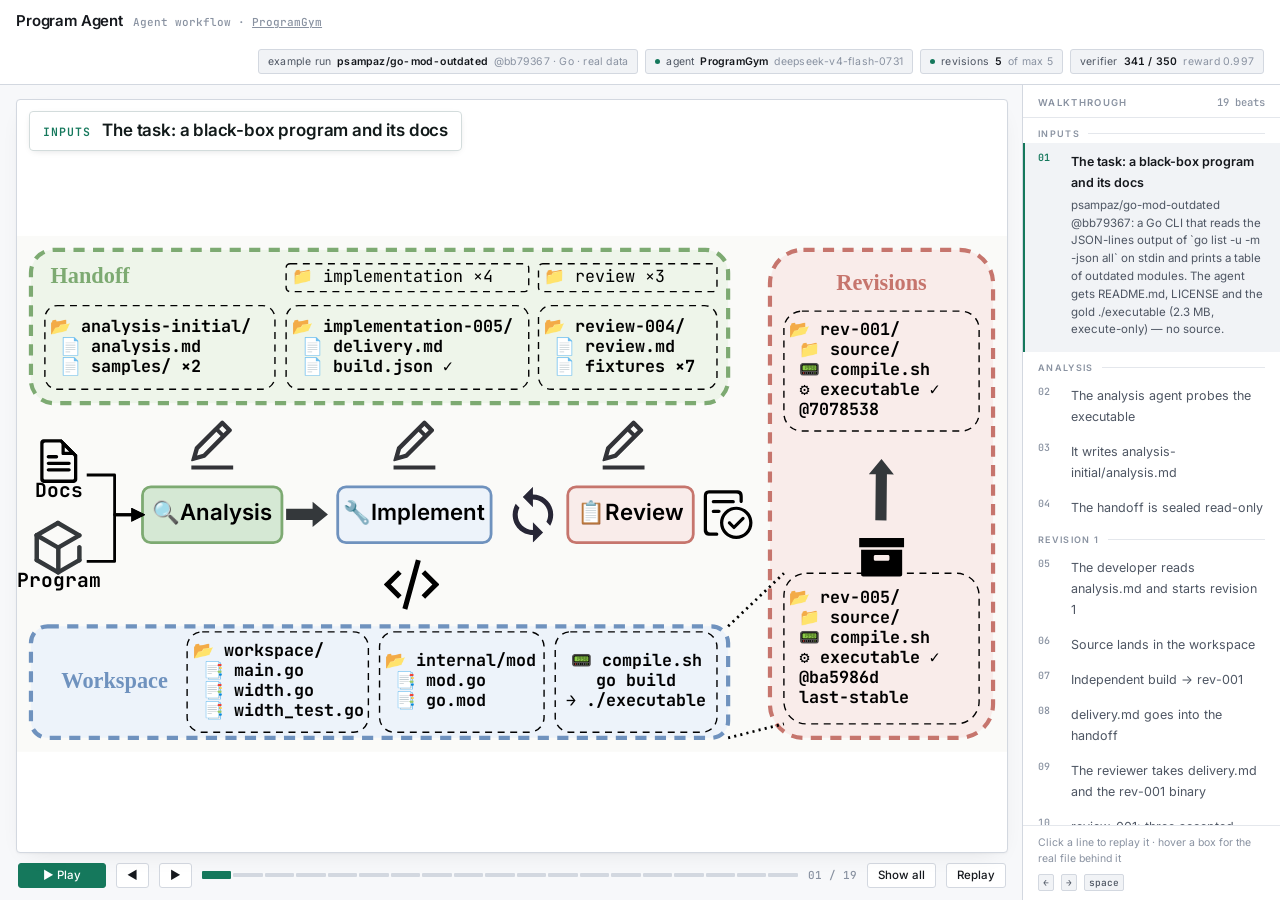
==== commit de754474: "Program agent: the run is labelled ProgramGym in the top bar (harness id kept in run.json for proven" ====
--- a/program-agent.html
+++ b/program-agent.html
@@ -154,6 +154,7 @@
 .railhead .k{font:600 9.5px/1 var(--sans);letter-spacing:.14em;text-transform:uppercase;color:var(--ink-3)}
 .railhead .v{font:500 10.5px/1 var(--mono);color:var(--ink-3);font-variant-numeric:tabular-nums}
 .steps{flex:1;min-height:0;overflow-y:auto;overscroll-behavior:contain}
+body.embed .steps{overscroll-behavior:auto}
 .phase{display:flex;align-items:center;gap:8px;padding:11px 15px 5px;font:600 9px/1 var(--sans);letter-spacing:.15em;text-transform:uppercase;color:var(--ink-3)}
 .phase::after{content:"";flex:1;height:1px;background:var(--rule-2)}
 .beat{display:grid;grid-template-columns:24px 1fr;gap:9px;width:100%;text-align:left;padding:7px 15px;cursor:pointer;background:none;border:0;color:inherit;font:inherit;align-items:start}
@@ -186,7 +187,7 @@
     <div class="brand"><h1>Program Agent</h1><span class="sub">Agent workflow · <a href="./" style="color:inherit">ProgramGym</a></span></div>
     <div class="runcfg">
       <span class="cfg">example run <b>psampaz/go-mod-outdated</b> <span style="color:var(--ink-3)">@bb79367 · Go · real data</span></span>
-      <span class="cfg"><span class="dot"></span>agent <b>claude-code-multi-v3</b> <span style="color:var(--ink-3)">deepseek-v4-flash-0731</span></span>
+      <span class="cfg"><span class="dot"></span>agent <b>ProgramGym</b> <span style="color:var(--ink-3)">deepseek-v4-flash-0731</span></span>
       <span class="cfg"><span class="dot"></span>revisions <b>5</b> <span style="color:var(--ink-3)">of max 5</span></span>
       <span class="cfg">verifier <b>341 / 350</b> <span style="color:var(--ink-3)">reward 0.997</span></span>
     </div>
@@ -360,8 +361,10 @@
   fx.appendChild(fl); setTimeout(function(){ if(fl.parentNode) fl.parentNode.removeChild(fl); },800);
   var g=document.createElementNS(SVGNS,'g'); g.setAttribute('class','flyer');
   var bg=document.createElementNS(SVGNS,'rect'); bg.setAttribute('class','snapbg'); bg.setAttribute('x',bb[0]-4); bg.setAttribute('y',bb[1]-4); bg.setAttribute('width',bb[2]-bb[0]+8); bg.setAttribute('height',bb[3]-bb[1]+8); bg.setAttribute('rx','8'); g.appendChild(bg);
-  nodes(ids).forEach(function(e){ var c=e.cloneNode(true); c.setAttribute('class','el lit'); g.appendChild(c); });
-  fx.appendChild(g);
+  /* the clones leave #afig, so they need its translate+scale again or they land in raw figure coordinates */
+  var inner=document.createElementNS(SVGNS,'g'); var afig=document.getElementById('afig'); if(afig) inner.setAttribute('transform',afig.getAttribute('transform'));
+  nodes(ids).forEach(function(e){ var c=e.cloneNode(true); c.setAttribute('class','el lit'); inner.appendChild(c); });
+  g.appendChild(inner); fx.appendChild(g);
   var t0=null, dur=1250, lit=false;
   (function step(ts){ if(t0===null) t0=ts; var k=Math.min(1,(ts-t0)/dur), e=easeInOut(k);
     var x=cx0+(cx1-cx0)*e, y=cy0+(cy1-cy0)*e, s=1+(sc-1)*e;
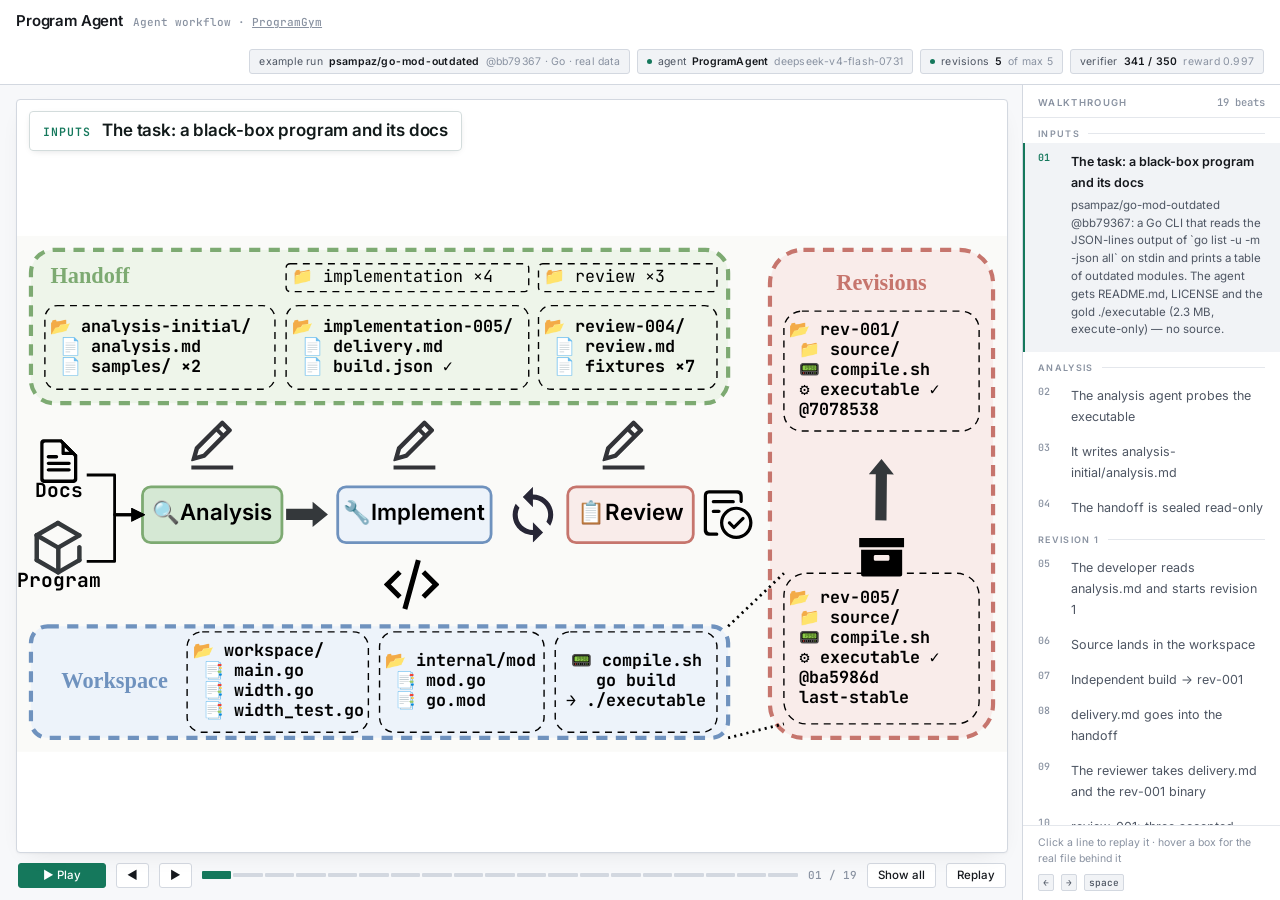
==== commit 5534677a: "Program agent: the run is labelled ProgramAgent, not ProgramGym Co-Authored-By: Claude Fable 5.1 <no" ====
--- a/program-agent.html
+++ b/program-agent.html
@@ -187,7 +187,7 @@
     <div class="brand"><h1>Program Agent</h1><span class="sub">Agent workflow · <a href="./" style="color:inherit">ProgramGym</a></span></div>
     <div class="runcfg">
       <span class="cfg">example run <b>psampaz/go-mod-outdated</b> <span style="color:var(--ink-3)">@bb79367 · Go · real data</span></span>
-      <span class="cfg"><span class="dot"></span>agent <b>ProgramGym</b> <span style="color:var(--ink-3)">deepseek-v4-flash-0731</span></span>
+      <span class="cfg"><span class="dot"></span>agent <b>ProgramAgent</b> <span style="color:var(--ink-3)">deepseek-v4-flash-0731</span></span>
       <span class="cfg"><span class="dot"></span>revisions <b>5</b> <span style="color:var(--ink-3)">of max 5</span></span>
       <span class="cfg">verifier <b>341 / 350</b> <span style="color:var(--ink-3)">reward 0.997</span></span>
     </div>
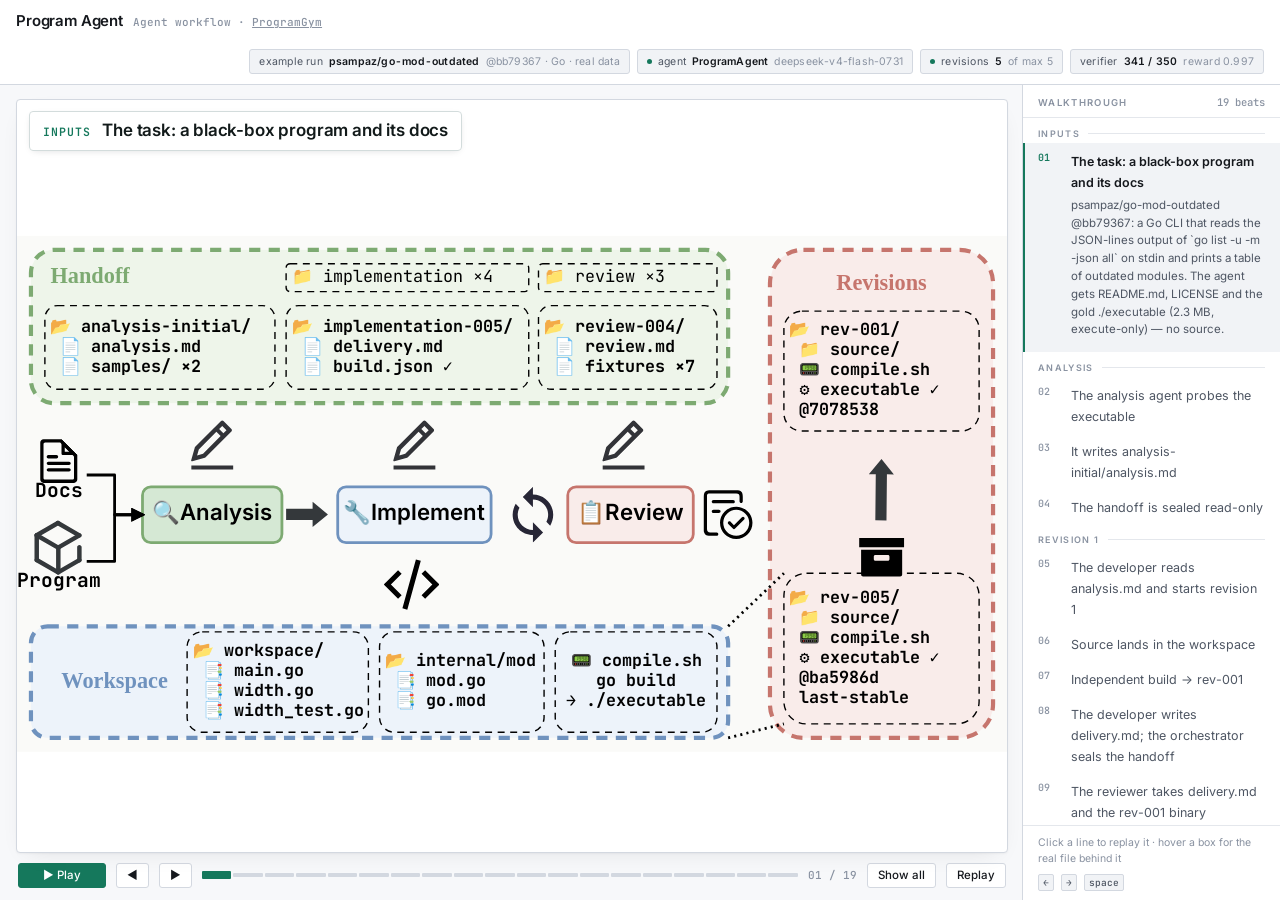
==== commit bc2b0541: "Walkthrough captions: say who acts, and stop claiming three rounds Beat 27 said "After round 3 of {m" ====
--- a/program-agent.html
+++ b/program-agent.html
@@ -154,7 +154,11 @@
 .railhead .k{font:600 9.5px/1 var(--sans);letter-spacing:.14em;text-transform:uppercase;color:var(--ink-3)}
 .railhead .v{font:500 10.5px/1 var(--mono);color:var(--ink-3);font-variant-numeric:tabular-nums}
 .steps{flex:1;min-height:0;overflow-y:auto;overscroll-behavior:contain}
-body.embed .steps{overscroll-behavior:auto}
+/* Embedded, the rail is a display, not a scroller: it holds every beat, so
+   it would take about three of its own heights of wheel before the host
+   page moved at all. overflow:hidden still scrolls programmatically, which
+   is how the active beat follows along. Full screen keeps it scrollable. */
+body.embed .steps{overflow:hidden}
 .phase{display:flex;align-items:center;gap:8px;padding:11px 15px 5px;font:600 9px/1 var(--sans);letter-spacing:.15em;text-transform:uppercase;color:var(--ink-3)}
 .phase::after{content:"";flex:1;height:1px;background:var(--rule-2)}
 .beat{display:grid;grid-template-columns:24px 1fr;gap:9px;width:100%;text-align:left;padding:7px 15px;cursor:pointer;background:none;border:0;color:inherit;font:inherit;align-items:start}
@@ -176,7 +180,20 @@
 @media (max-width:880px){
   .app{grid-template-columns:1fr;grid-template-rows:auto minmax(320px,56vh) minmax(0,1fr);height:auto;min-height:100vh}
   .rail{border-left:0;border-top:1px solid var(--rule)} .runcfg{margin-left:0}
-  .sheetlabel{max-width:80%} .sheetlabel .t{font-size:14px} .metrics{display:none}
+  /* The caption gets its own row so it cannot cover the scaled diagram. */
+  .sheet{display:flex;flex-direction:column}
+  .sheetlabel{position:static;flex:none;max-width:none;margin:8px;display:grid;grid-template-columns:auto minmax(0,1fr);gap:6px 9px;padding:8px 10px}
+  .sheetlabel .t{font-size:14px;overflow-wrap:anywhere}
+  .sheetlabel .n{font-size:10px}
+  .sheetlabel .x{grid-column:1/-1;justify-self:start;white-space:normal}
+  .sheet > svg{flex:1;min-height:0}
+  .metrics{display:none}
+  .transport{flex-wrap:wrap;gap:8px}
+  .ticks{order:1;flex-basis:100%}
+  /* The embedded topbar is hidden: allocate two rows, not three. */
+  body.embed .app{grid-template-rows:minmax(320px,52vh) minmax(0,1fr)}
+  .brand,.cfg{flex-wrap:wrap;min-width:0;overflow-wrap:anywhere}
+  .brand .sub{white-space:normal}
 }
 </style>
 
@@ -224,7 +241,7 @@
 window.onerror=function(msg,src,line){ try{ var t=document.getElementById('sl-t'); if(t){ t.textContent='Script error: '+msg+' (line '+line+')'; t.style.color='#A8372B'; } }catch(e){} };
 (function(){
 "use strict";
-var DATA={"beats":[{"ph":"Inputs","t":"The task: a black-box program and its docs","d":"psampaz/go-mod-outdated @bb79367: a Go CLI that reads the JSON-lines output of `go list -u -m -json all` on stdin and prints a table of outdated modules. The agent gets README.md, LICENSE and the gold ./executable (2.3 MB, execute-only) — no source.","legs":[],"at":[54.1,361.2],"light":["a:ic-docs","a:docs-t","a:ic-prog","a:prog-t","a:ground","a:handoff","a:handoff-t","a:ws","a:ws-t","a:rev","a:rev-t"],"throb":["a:ic-docs","a:ic-prog"],"frame":[["a:ic-docs","a:docs-t","a:ic-prog","a:prog-t"]],"text":{"a:h-analysis":[""],"a:h-impl-tab":[""],"a:h-impl":[""],"a:h-rev-tab":[""],"a:h-rev":[""],"a:ws-src":[""],"a:ws-build":[""],"a:ws-compile":[""],"a:rev-1":[""],"a:rev-2":[""]},"fade":["a:h-analysis","a:h-impl-tab","a:h-impl","a:h-rev-tab","a:h-rev","a:ws-src","a:ws-build","a:ws-compile","a:rev-1","a:rev-2","a:link-top","a:link-bot"]},{"ph":"Analysis","t":"The analysis agent probes the executable","d":"A Claude Code session in a copy of the workspace, 109 turns · 28 tool calls · 15 min. It drives ./executable only through stdin and flags: -help, -update, -direct, -style markdown, -ci, malformed JSON, the nil-timestamp panic — and records bytes, stderr and exit codes.","legs":[{"pts":[[126.2,379.2],[126.2,430.6],[252.4,430.6]],"ids":["a:docs-arrow","a:analysis"]},{"pts":[[126.2,491.0],[126.2,430.6],[252.4,430.6]],"ids":["a:prog-arrow","a:analysis"],"from":[54.1,472.9]}],"start":[54.1,361.2],"throb":["a:analysis"],"parallel":true,"speed":1.2},{"ph":"Analysis","t":"It writes analysis-initial/analysis.md","d":"17.9 KB: the interface inventory (4 flags, the stdin JSON-lines schema), exact stdout / stderr / exit evidence, requirements R1–R13 and a §6 regression matrix, plus samples/example.jsonl and dim.jsonl.","legs":[{"pts":[[252.4,340.4],[174.2,212.5]],"ids":["a:ic-pen-a"]}],"produce":[{"ids":["a:h-analysis"],"delay":0}],"text":{"a:h-analysis":["📂 analysis-initial/"," 📄 analysis.md"," 📄 samples/ ×2"]},"throb":["a:h-analysis"]},{"ph":"Analysis","t":"The handoff is sealed read-only","d":"The orchestrator chowns analysis-initial/ to root and chmods it a-w; every later agent reads it, none can change it. The gold binary is removed from /handoff before a developer ever starts.","legs":[],"at":[174.2,212.5],"light":["a:handoff","a:handoff-t"],"frame":[["a:handoff"]],"marks":[{"at":[325.5,166.1],"kind":"pass","delay":300}],"flag":"pass","hold":3200},{"ph":"Revision 1","t":"The developer reads analysis.md and starts revision 1","d":"A fresh session in /workspace with analysis.md as its only spec, 133 turns · 37 tool calls · 17 min. The gold binary is gone, so it can probe nothing — it writes Go from the document alone.","legs":[{"pts":[[174.2,295.3521126760563],[513.8,295.3521126760563],[513.8,340.4],[513.8,430.6]],"ids":["a:h-analysis","a:ic-pen-i","a:implement"],"litAt":[["a:h-analysis"],[],["a:ic-pen-i"],["a:implement"]],"from":[174.2,212.5]}],"light":["a:arrow-ai"],"throb":["a:implement"],"frame":[["a:h-analysis"],["a:implement"]]},{"ph":"Revision 1","t":"Source lands in the workspace","d":"main.go (flags, stdin decode, filters, table layout), internal/mod/mod.go (the Module / Update model), go.mod (stdlib only) and compile.sh (an offline go build). 233 lines of Go.","legs":[{"pts":[[510.2,520.7],[338.6,645.2]],"ids":["a:ic-code","a:ws","a:ws-t"]}],"produce":[{"ids":["a:ws-src"],"delay":0},{"ids":["a:ws-build"],"delay":350},{"ids":["a:ws-compile"],"delay":700}],"text":{"a:ws-src":["📂 workspace/"," 📑 main.go"],"a:ws-build":["📂 internal/mod"," 📑 mod.go"," 📑 go.mod"],"a:ws-compile":["📟 compile.sh","go build","→ ./executable"]},"frame":[["a:implement"],["a:ws-src","a:ws-build","a:ws-compile"]]},{"ph":"Revision 1","t":"Independent build → rev-001","d":"Once the developer session has ended, the orchestrator archives the committed tree (@7078538), runs compile.sh itself and records the sha256 in build.json. The candidate binary is immutable from here on.","legs":[{"pts":[[800.5,646.9],[1117.7,646.9],[1117.7,484.6],[1117.7,358.5],[1111.3,243.1]],"ids":["a:rev","a:rev-t","a:ic-archive","a:arrow-store","a:rev-1"]}],"text":{"a:rev-1":["📂 rev-001/"," 📁 source/"," 📟 compile.sh"," ⚙ executable ✓"," @7078538"]},"snap":[{"ids":["a:ws","a:ws-t","a:ws-src","a:ws-build","a:ws-compile"],"to":"a:rev-1","delay":0}],"produce":[{"ids":["a:rev-1"],"delay":1250}],"flag":"pass","marks":[{"at":[1237.9,173.4],"kind":"pass","delay":1400}],"metrics":"r1"},{"ph":"Revision 1","t":"delivery.md goes into the handoff","d":"What was built, which files changed, the developer's own test results, known limitations. The orchestrator adds independent-build.json and seals implementation-001/ read-only.","legs":[{"pts":[[513.8,430.6],[513.8,340.4],[499.0,212.5]],"ids":["a:ic-pen-i"]}],"start":[513.8,430.6],"produce":[{"ids":["a:h-impl"],"delay":0}],"text":{"a:h-impl":["📂 implementation-001/"," 📄 delivery.md"," 📄 build.json ✓"]},"throb":["a:h-impl"],"frame":[["a:implement"],["a:h-impl"]]},{"ph":"Revision 1","t":"The reviewer takes delivery.md and the rev-001 binary","d":"A third role, 124 turns · 32 tool calls · 22 min. Its inputs are the handoff so far and the candidate built by the orchestrator — never the developer's working directory. It re-runs the §6 matrix on gold and candidate in fresh fixture directories: stdout bytes, first stderr line, exit status — every row matches.","legs":[{"pts":[[499.0,295.3521126760563],[784.2,295.3521126760563],[784.2,340.4],[793.2,430.6]],"ids":["a:h-impl","a:ic-pen-r","a:review"],"litAt":[["a:h-impl"],[],["a:ic-pen-r"],["a:review"]],"from":[499.0,212.5]},{"pts":[[919.4,430.6],[793.2,430.6]],"ids":["a:ic-copy"],"color":"pass","from":[1111.3,243.1]}],"light":["a:ic-loop"],"throb":["a:review"],"parallel":true,"frame":[["a:h-impl"],["a:rev-1"],["a:review"]]},{"ph":"Revision 1","t":"review-001: three accepted findings","d":"Then it probes what the matrix never covered. F1 HIGH — Main:true modules must be dropped · F2 HIGH — Replace redirects Version/Time/Update · F3 MEDIUM — the Module/ModuleError structure for error-string parity. Each with a fixture and a generalized requirement for the next revision.","legs":[{"pts":[[784.2,340.4],[779.9,212.5]],"ids":["a:ic-pen-r"]}],"start":[793.2,430.6],"produce":[{"ids":["a:h-rev"],"delay":0}],"text":{"a:h-rev":["📂 review-001/"," 📄 review.md"," 📄 fixtures ×3"]},"flag":"fail","throb":["a:h-rev"],"frame":[["a:review"],["a:h-rev"]],"marks":[{"at":[899.0,166.1],"kind":"fail","onArrive":true}]},{"ph":"Revisions 2–3","t":"Revision 2: review-001 is the spec, the workspace is rewritten","d":"89 turns · 25 tool calls · 13 min. The developer reads review-001 (F1–F3) on top of analysis.md and changes main.go and mod.go: +31 lines — Main-module drop up front, Replace redirection after the filters, a recursive *Module model. delivery.md goes to implementation-002/.","legs":[{"pts":[[779.9,295.3521126760563],[513.8,295.3521126760563],[513.8,340.4],[513.8,430.6]],"ids":["a:h-rev","a:ic-pen-i","a:implement"],"litAt":[["a:h-rev"],[],["a:ic-pen-i"],["a:implement"]],"from":[779.9,212.5]}],"light":["a:ic-loop"],"throb":["a:implement"],"text":{"a:h-impl-tab":["📁 implementation ×1"],"a:h-impl":["📂 implementation-002/"," 📄 delivery.md"," 📄 build.json ✓"]},"produce":[{"ids":["a:ws-src","a:ws-build"],"delay":200},{"ids":["a:h-impl","a:h-impl-tab"],"delay":900}],"frame":[["a:h-rev"],["a:implement"],["a:ws-src","a:ws-build","a:ws-compile"]]},{"ph":"Revisions 2–3","t":"rev-002: the workspace is stored as a second revision","d":"The same independent build as before: the orchestrator archives the committed tree (@c2d0084), runs compile.sh itself and records the sha256. The dotted lines mark the live workspace each card was taken from.","legs":[],"at":[800.5,646.9],"text":{"a:rev-2":["📂 rev-002/"," 📁 source/"," 📟 compile.sh"," ⚙ executable ✓"," @c2d0084"]},"snap":[{"ids":["a:ws","a:ws-t","a:ws-src","a:ws-build","a:ws-compile"],"to":"a:rev-2","delay":200}],"produce":[{"ids":["a:rev-2"],"delay":1450}],"flag":"pass","marks":[{"at":[1237.9,512.3],"kind":"pass","delay":1600}],"metrics":"r2","hold":4200},{"ph":"Revisions 2–3","t":"Review 2: delivery.md + rev-002 → everything matches","d":"101 turns · 26 tool calls · 21 min. It reruns the §6 matrix and the F1–F3 fixtures on gold and candidate: all match. review-002 says there is no new functional requirement beyond preserving this parity.","legs":[{"pts":[[499.0,295.3521126760563],[784.2,295.3521126760563],[784.2,340.4],[793.2,430.6]],"ids":["a:h-impl","a:ic-pen-r","a:review"],"litAt":[["a:h-impl"],[],["a:ic-pen-r"],["a:review"]],"from":[499.0,212.5]},{"pts":[[919.4,430.6],[793.2,430.6]],"ids":["a:ic-copy"],"color":"pass","from":[1111.3,601.9]}],"light":["a:ic-loop"],"throb":["a:review"],"parallel":true,"text":{"a:h-rev-tab":["📁 review ×1"],"a:h-rev":["📂 review-002/"," 📄 review.md"," 📄 fixtures ×2"]},"produce":[{"ids":["a:h-rev","a:h-rev-tab"],"delay":300}],"flag":"pass","frame":[["a:h-impl"],["a:rev-2"],["a:review"],["a:h-rev"]],"marks":[{"at":[899.0,166.1],"kind":"pass","delay":600}]},{"ph":"Revisions 2–3","t":"Revision 3: review-002 asks for nothing — same commit, a third build","d":"88 turns · 23 tool calls · 14 min. No source change — the tree at @c2d0084 already satisfies every requirement, so the developer re-verifies an offline build and the regression matrix and hands off. rev-003 is byte-identical to rev-002.","legs":[{"pts":[[779.9,295.3521126760563],[513.8,295.3521126760563],[513.8,340.4],[513.8,430.6]],"ids":["a:h-rev","a:ic-pen-i","a:implement"],"litAt":[["a:h-rev"],[],["a:ic-pen-i"],["a:implement"]],"from":[779.9,212.5]}],"light":["a:ic-loop"],"frame":[["a:h-rev"],["a:implement"],["a:ws-src","a:ws-build","a:ws-compile"]],"text":{"a:h-impl-tab":["📁 implementation ×2"],"a:h-impl":["📂 implementation-003/"," 📄 delivery.md"," 📄 build.json ✓"],"a:rev-2":["📂 rev-003/"," 📁 source/"," 📟 compile.sh"," ⚙ executable ✓"," @c2d0084"]},"produce":[{"ids":["a:h-impl","a:h-impl-tab"],"delay":0},{"ids":["a:rev-2"],"delay":1750}],"snap":[{"ids":["a:ws","a:ws-t","a:ws-src","a:ws-build","a:ws-compile"],"to":"a:rev-2","delay":500}],"metrics":"r3"},{"ph":"Revisions 4–5","t":"Review 3: delivery.md + rev-003 → F4, Unicode display width","d":"104 turns · 27 tool calls · 23 min. Byte len() against display width — CJK, fullwidth, emoji, combining marks. Every ASCII input still matches, so F4 is inert on realistic data but a real parity gap.","legs":[{"pts":[[499.0,295.3521126760563],[784.2,295.3521126760563],[784.2,340.4],[793.2,430.6]],"ids":["a:h-impl","a:ic-pen-r","a:review"],"litAt":[["a:h-impl"],[],["a:ic-pen-r"],["a:review"]],"from":[499.0,212.5]},{"pts":[[919.4,430.6],[793.2,430.6]],"ids":["a:ic-copy"],"color":"pass","from":[1111.3,601.9]}],"light":["a:ic-loop"],"throb":["a:review"],"parallel":true,"text":{"a:h-rev-tab":["📁 review ×2"],"a:h-rev":["📂 review-003/"," 📄 review.md"," 📄 fixtures ×1"]},"produce":[{"ids":["a:h-rev","a:h-rev-tab"],"delay":300}],"flag":"fail","frame":[["a:h-impl"],["a:rev-2"],["a:review"],["a:h-rev"]],"marks":[{"at":[899.0,166.1],"kind":"fail","delay":600}]},{"ph":"Revisions 4–5","t":"Revision 4: review-003 in hand, width.go is added → rev-004","d":"A hand-rolled display-width engine: contiguous wide ranges, per-rune sums. 132 turns · 37 tool calls · 24 min. 345 lines of Go; the workspace is stored as rev-004.","legs":[{"pts":[[779.9,295.3521126760563],[513.8,295.3521126760563],[513.8,340.4],[513.8,430.6]],"ids":["a:h-rev","a:ic-pen-i","a:implement"],"litAt":[["a:h-rev"],[],["a:ic-pen-i"],["a:implement"]],"from":[779.9,212.5]},{"pts":[[510.2,520.7],[338.6,645.2]],"ids":["a:ic-code","a:ws-src"],"from":[513.8,430.6]}],"light":["a:ic-loop"],"throb":["a:implement"],"text":{"a:ws-src":["📂 workspace/"," 📑 main.go"," 📑 width.go"],"a:h-impl-tab":["📁 implementation ×3"],"a:h-impl":["📂 implementation-004/"," 📄 delivery.md"," 📄 build.json ✓"],"a:rev-2":["📂 rev-004/"," 📁 source/"," 📟 compile.sh"," ⚙ executable ✓"," @7396a61"]},"snap":[{"ids":["a:ws","a:ws-t","a:ws-src","a:ws-build","a:ws-compile"],"to":"a:rev-2","delay":700}],"produce":[{"ids":["a:ws-src"],"delay":0},{"ids":["a:h-impl","a:h-impl-tab"],"delay":350},{"ids":["a:rev-2"],"delay":1950}],"frame":[["a:h-rev"],["a:implement"],["a:ws-src","a:ws-build","a:ws-compile"]],"metrics":"r4"},{"ph":"Revisions 4–5","t":"Review 4: delivery.md + rev-004 → F5 emoji clusters, F6 numeric alignment","d":"The longest phase, 148 turns · 38 tool calls · 50 min. ZWJ sequences collapse to one cluster, Regional-Indicator pairs, a sparse emoji table; numeric cells right-align. It ships 7 fixtures: .jsonl inputs with .gold outputs captured from the gold binary.","legs":[{"pts":[[499.0,295.3521126760563],[784.2,295.3521126760563],[784.2,340.4],[793.2,430.6]],"ids":["a:h-impl","a:ic-pen-r","a:review"],"litAt":[["a:h-impl"],[],["a:ic-pen-r"],["a:review"]],"from":[499.0,212.5]},{"pts":[[919.4,430.6],[793.2,430.6]],"ids":["a:ic-copy"],"color":"pass","from":[1111.3,601.9]}],"light":["a:ic-loop"],"throb":["a:review"],"parallel":true,"text":{"a:h-rev-tab":["📁 review ×3"],"a:h-rev":["📂 review-004/"," 📄 review.md"," 📄 fixtures ×7"]},"produce":[{"ids":["a:h-rev","a:h-rev-tab"],"delay":300}],"flag":"fail","frame":[["a:h-impl"],["a:rev-2"],["a:review"],["a:h-rev"]],"marks":[{"at":[899.0,166.1],"kind":"fail","delay":600}]},{"ph":"Revisions 4–5","t":"Revision 5: review-004 in hand, grapheme-aware width.go plus width_test.go → rev-005, the budget is spent","d":"119 turns · 33 tool calls · 38 min. 569 lines of Go. max_revisions = 5, so the workflow stops with status fixed_revision_budget_completed; last-stable = rev-005 @ba5986d.","legs":[{"pts":[[779.9,295.3521126760563],[513.8,295.3521126760563],[513.8,340.4],[513.8,430.6]],"ids":["a:h-rev","a:ic-pen-i","a:implement"],"litAt":[["a:h-rev"],[],["a:ic-pen-i"],["a:implement"]],"from":[779.9,212.5]},{"pts":[[510.2,520.7],[338.6,645.2]],"ids":["a:ic-code","a:ws-src"],"from":[513.8,430.6]}],"light":["a:ic-loop"],"throb":["a:implement"],"text":{"a:ws-src":["📂 workspace/"," 📑 main.go"," 📑 width.go"," 📑 width_test.go"],"a:h-impl-tab":["📁 implementation ×4"],"a:h-impl":["📂 implementation-005/"," 📄 delivery.md"," 📄 build.json ✓"],"a:rev-2":["📂 rev-005/"," 📁 source/"," 📟 compile.sh"," ⚙ executable ✓"," @ba5986d"," last-stable"]},"snap":[{"ids":["a:ws","a:ws-t","a:ws-src","a:ws-build","a:ws-compile"],"to":"a:rev-2","delay":700}],"produce":[{"ids":["a:ws-src"],"delay":0},{"ids":["a:h-impl","a:h-impl-tab"],"delay":350},{"ids":["a:rev-2"],"delay":1950}],"flag":"pass","frame":[["a:h-rev"],["a:implement"],["a:ws-src","a:ws-build","a:ws-compile"]],"marks":[{"at":[1237.9,512.3],"kind":"pass","delay":2100}],"metrics":"r5"},{"ph":"Verification","t":"The verifier builds rev-005 and runs 9 hidden test branches","d":"compile.sh → ./executable in 3.1 s, then 350 test cases: 341 passed, 4 failed, 5 skipped. The misses: one missing-timestamp crash case, and in a single branch the help text, the unknown-flag usage and the malformed-JSON exit code. Reward 0.9965 — almost resolved.","legs":[],"at":[1111.3,601.9],"throb":["a:rev-2"],"frame":[["a:rev"]],"flag":"pass","metrics":"final","hold":6000,"marks":[{"at":[1005.5,691.0],"kind":"fail","delay":500},{"at":[1031.5,691.0],"kind":"pass","delay":680},{"at":[1057.5,691.0],"kind":"pass","delay":860},{"at":[1083.5,691.0],"kind":"fail","delay":1040},{"at":[1109.5,691.0],"kind":"pass","delay":1220},{"at":[1135.5,691.0],"kind":"pass","delay":1400},{"at":[1161.5,691.0],"kind":"pass","delay":1580},{"at":[1187.5,691.0],"kind":"pass","delay":1760},{"at":[1213.5,691.0],"kind":"pass","delay":1940}]}],"metrics":{"labels":["Go source lines","Findings implemented","Findings left open","Developer turns","Developer tool calls","Phase wall time"],"max":[600,6,3,150,40,60],"unit":["","/6","","",""," min"],"rows":{"r1":[233,0,3,133,37,17],"r2":[264,3,0,89,25,13],"r3":[264,3,1,88,23,14],"r4":[345,4,2,132,37,24],"r5":[569,6,0,119,33,38]},"title":{"r1":"Revision 1 · build ✓ @7078538","r2":"Revision 2 · build ✓ @c2d0084","r3":"Revision 3 · build ✓ @c2d0084","r4":"Revision 4 · build ✓ @7396a61","r5":"Revision 5 · build ✓ @ba5986d"},"final":{"tests":"341 / 350","reward":"0.9965","wall":"3h 58m","tokens":"15.8M in · 278K out","branches":9,"failed":4,"skipped":5}}}, BEATS=DATA.beats, M=DATA.metrics, EX=[{"key": "docs", "ids": ["a:ic-docs", "a:docs-t"], "title": "Docs — what the agent may read", "src": "README.md + LICENSE; the flag help as the analysis agent recorded it", "blocks": [{"lang": "./executable -help", "code": "Usage of ./executable:\n  -ci\n    \tNon-zero exit code when at least one outdated dependency was found\n  -direct\n    \tList only direct modules\n  -style string\n    \tOutput style, pass 'markdown' for a Markdown table (default \"default\")\n  -update\n    \tList only modules with updates"}]}, {"key": "prog", "ids": ["a:ic-prog", "a:prog-t"], "title": "Program — the gold executable, as a black box", "src": "samples/example.jsonl → stdout, byte for byte (analysis.md §4)", "blocks": [{"lang": "stdin", "code": "{\"Path\": \"github.com/BurntSushi/locker\",\"Version\": \"v0.0.0-20171006230638-a6e239ea1c69\",\"Time\": \"2017-10-06T23:06:38Z\",\"GoMod\": \"/home/mojo/go/pkg/mod/cache/download/github.com/!burnt!sushi/locker/@v/v0.0.0-20171006230638-a6e239ea1c69.mod\"}\n{\"Path\": \"github.com/BurntSushi/toml\",\"Version\": \"v0.0.0-20170626110600-a368813c5e64\",\"Time\": \"2017-06-26T11:06:00Z\",\"Update\": {\"Path\": \"github.com/BurntSushi/toml\",\"Version\": \"v0.3.1\",\"Time\": \"2018-08-15T10:47:33Z\"},\"GoMod\": \"/home/mojo/go/pkg/mod/cache/download/github.com/!burnt!sushi/toml/@v/v0.0.0-20170626110600-a368813c5e64.mod\"}"}, {"lang": "stdout", "code": "+------------------------------+------------------------------------+-------------+--------+------------------+\n|            MODULE            |              VERSION               | NEW VERSION | DIRECT | VALID TIMESTAMPS |\n+------------------------------+------------------------------------+-------------+--------+------------------+\n| github.com/BurntSushi/locker | v0.0.0-20171006230638-a6e239ea1c69 |             | true   | true             |\n| github.com/BurntSushi/toml   | v0.0.0-20170626110600-a368813c5e64 | v0.3.1      | true   | true             |\n+------------------------------+------------------------------------+-------------+--------+------------------+"}]}, {"key": "analysis", "ids": ["a:analysis"], "title": "Analysis — the interface inventory", "src": "analysis.md §3: flags, outputs and exit codes derived by probing only", "blocks": [{"lang": "flags", "code": "Flags (`flag` package, defaults):\n- `-update` — list only modules that have an update.\n- `-direct` — list only direct modules (Direct = `!Indirect`).\n- `-style string` — `\"markdown\"` selects Markdown table; any other value (and\n  the default `\"default\"`) selects the ASCII table.\n- `-ci` — exit 1 if any rendered row is outdated, else 0."}, {"lang": "outputs · exit status", "code": "Outputs:\n- stdout: the rendered table (header row + separator + data rows; ASCII mode\n  additionally has a top and bottom `+`-border).\n- stderr: Go `log` lines prefixed `YYYY/MM/DD HH:MM:SS ` on JSON/time errors;\n  Go runtime panic dump on a specific nil-deref condition.\n- Exit status: `0` success; `1` when `-ci` and an outdated row is displayed;\n  `2` on flag parse error or panic."}]}, {"key": "hanalysis", "ids": ["a:h-analysis"], "title": "analysis-initial/ — sealed after the phase", "src": "the orchestrator makes every handoff directory read-only before the next role starts", "blocks": [{"lang": "orchestrator", "code": "chown -R root:root /handoff/implementation-001\nchmod -R a-w,a+rX /handoff/implementation-001   # later agents read it, none can change it"}, {"lang": "phases.json", "code": "[\n {\n  \"phase\": \"analysis-initial-attempt-01\",\n  \"role\": \"requirements-analysis\",\n  \"status\": \"completed\"\n },\n {\n  \"phase\": \"implementation-001-attempt-01\",\n  \"role\": \"development\",\n  \"status\": \"completed\"\n },\n {\n  \"phase\": \"review-001-attempt-01\",\n  \"role\": \"requirements-analysis\",\n  \"status\": \"completed\"\n },\n {\n  \"phase\": \"implementation-002-attempt-01\",\n  \"role\": \"development\",\n  \"status\": \"completed\"\n },\n {\n  \"phase\": \"review-002-attempt-01\",\n  \"role\": \"requirements-analysis\",\n  \"status\": \"completed\"\n },\n {\n  \"phase\": \"implementation-003-attempt-01\",\n  \"role\": \"development\",\n  \"status\": \"completed\"\n },\n {\n  \"phase\": \"review-003-attempt-01\",\n  \"role\": \"requirements-analysis\",\n  \"status\": \"completed\"\n },\n {\n  \"phase\": \"implementation-004-attempt-01\",\n  \"role\": \"development\",\n  \"status\": \"completed\"\n },\n {\n  \"phase\": \"review-004-attempt-01\",\n  \"role\": \"requirements-analysis\",\n  \"status\": \"completed\"\n },\n {\n  \"phase\": \"implementation-005-attempt-01\",\n  \"role\": \"development\",\n  \"status\": \"completed\"\n }\n]"}]}, {"key": "implement", "ids": ["a:implement"], "title": "Implement — the developer role", "src": "main.go as written in revision 1: the four flags, straight from analysis.md", "blocks": [{"lang": "main.go", "code": "\nvar (\n\tstyle       = flag.String(\"style\", \"default\", \"Output style, pass 'markdown' for a Markdown table\")\n\tdirectOnly  = flag.Bool(\"direct\", false, \"List only direct modules\")\n\tonlyUpdates = flag.Bool(\"update\", false, \"List only modules with updates\")\n\tciMode      = flag.Bool(\"ci\", false, \"Non-zero exit code when at least one outdated dependency was found\")\n)\n\nconst columnCount = 5\n\n// headers are the display labels for the five output columns.\nvar headers = []string{\"MODULE\", \"VERSION\", \"NEW VERSION\", \"DIRECT\", \"VALID TIMESTAMPS\"}"}]}, {"key": "himpl", "ids": ["a:h-impl", "a:h-impl-tab"], "title": "delivery.md — revision 2, finding F1", "src": "the developer reports each accepted finding back in the same terms the reviewer used", "blocks": [{"lang": "delivery.md", "code": "### F1 — Main-module drop (`main.go`)\nModules with `Main == true` are skipped **up front**, before the\n`-direct`/`-update` filter. They therefore never appear as a row, never\ncontribute to width computation, never trigger the nil-deref panic, and never\ncount towards the `-ci` exit code. Verified: a main row with an update under\n`-ci` yields exit 0 and no output."}]}, {"key": "review", "ids": ["a:review"], "title": "Review — gold vs candidate, differential", "src": "review-002 §2: how a regression pass is scored", "blocks": [{"lang": "review.md", "code": "Re-ran the high-value historical rows (analysis §6) and the review-001 F1/F2/F3\nfixtures against both gold and candidate in fresh, separate fixture dirs,\ncomparing **stdout bytes (exact), numeric exit code, and stderr first line\n(after stripping the wall-clock log prefix)**. **All matched**, including the\nF1/F2/F3 findings that this revision was meant to implement:"}]}, {"key": "hrev", "ids": ["a:h-rev", "a:h-rev-tab"], "title": "review-001 — finding F1", "src": "a finding is a reproducer, a generalized requirement and a fixture file", "blocks": [{"lang": "review.md", "code": "### F1 — HIGH — `Main: true` modules must be dropped\nInput `{\"Path\":\"mainmod\",\"Version\":\"v1\",\"Main\":true,\"Update\":{\"Version\":\"v9\"}}`\n+ `{\"Path\":\"depmod\",...}` → gold renders **only** `depmod` (main row dropped\neven though it had an update). Candidate renders both.\n- Generalized requirement: **skip any module with `Main == true` before\n  filtering, width computation, rendering, and `-ci` accounting.** A Main row\n  never appears, never triggers the nil-deref panic (verified: a Main row whose\n  own fields would panic is safely dropped, exit 0), and never contributes to\n  `-ci` (verified: main-with-update under `-ci` → exit 0). Drop applies even\n  when the module also has a `Replace`.\n- Fixture: `fixture-main-go-mod.jsonl`."}]}, {"key": "loop", "ids": ["a:ic-loop"], "title": "The revision loop", "src": "review-003 → F4, review-004 → F5/F6: what each pass of the loop produced", "blocks": [{"lang": "review-003", "code": "### F4 — MEDIUM-HIGH — Column width, cell padding, and header centering must use Unicode *display width*, not byte length\nThe candidate computes widths with byte `len()` and pads with `%-*s` (byte\npadding). Gold uses **display width** (East-Asian wide/fullwidth + most emoji =\n2, combining marks/ZWJ/emoji-modifiers = 0, ASCII/Ambiguous = 1) for: per-column\nwidth `cw = max(displayWidth(header), displayWidth(cell))`, data-cell padding\n`spaces = cw − displayWidth(cell)`, and header centering (headers are ASCII so\ntheir byte==display width; only `cw` feeding the formula must switch)."}, {"lang": "review-004", "code": "### F5 — MEDIUM-HIGH — Display-width engine incomplete for Emoji-ZWJ clusters, RI pairs, and sparse emoji table\nThe candidate's hand-rolled `width.go` (contiguous wide ranges; per-rune sum; RI\n= width 1) does **not** match gold for three well-defined non-ASCII classes:\n\n1. **Emoji-ZWJ grapheme sequences collapse to one cluster** of the base\n   component's width (`👨‍👩‍👧‍👦`→2, `🧑‍💻`→2, `🏳️‍🌈`→1, `🏳️‍⚧️`→1, `🏴‍☠️`→2). Candidate\n   sums per-rune (8/4/4/3/3).\n2. **Consecutive Regional Indicators pair up**: a run of `n` RIs (U+1F1E6–\n   U+1F1FF) has display width `⌈n/2⌉` (pair→1). Candidate gives each RI width 1\n   (pair→2).\n3. **Emoji table is sparse, not the contiguous `1F300–1F64F` the candidate\n   assumes**: e.g. white flag U+1F3F3 = 1 (candidate 2) while adjacent black flag\n   U+1F3F4 = 2."}]}, {"key": "fixture", "ids": ["a:ic-pen-r"], "title": "A gold fixture from review-004", "src": "fixture-numeric-align.jsonl and the .gold output captured from the reference binary", "blocks": [{"lang": "stdin", "code": "{\"Path\":\"9\",\"Version\":\"v1\"}\n{\"Path\":\"12345\",\"Version\":\"v1\"}\n{\"Path\":\"123456\",\"Version\":\"v1\"}\n{\"Path\":\"-1.5\",\"Version\":\"v1\"}\n{\"Path\":\"1,000\",\"Version\":\"v1\"}\n{\"Path\":\"1e5\",\"Version\":\"v1\"}\n{\"Path\":\"+3\",\"Version\":\"v1\"}\n{\"Path\":\".5\",\"Version\":\"v1\"}\n{\"Path\":\"ab\",\"Version\":\"v1\"}\n{\"Path\":\"v9\",\"Version\":\"v1\"}\n{\"Path\":\"09\",\"Version\":\"v1\"}\n{\"Path\":\"1.2.3\",\"Version\":\"v1\"}"}, {"lang": "gold stdout", "code": "+--------+---------+-------------+--------+------------------+\n| MODULE | VERSION | NEW VERSION | DIRECT | VALID TIMESTAMPS |\n+--------+---------+-------------+--------+------------------+\n|      9 | v1      |             | true   | true             |\n|  12345 | v1      |             | true   | true             |\n| 123456 | v1      |             | true   | true             |\n|   -1.5 | v1      |             | true   | true             |\n|  1,000 | v1      |             | true   | true             |\n| 1e5    | v1      |             | true   | true             |\n| +3     | v1      |             | true   | true             |\n| .5     | v1      |             | true   | true             |\n| ab     | v1      |             | true   | true             |\n| v9     | v1      |             | true   | true             |\n|     09 | v1      |             | true   | true             |\n| 1.2.3  | v1      |             | true   | true             |\n+--------+---------+-------------+--------+------------------+"}]}, {"key": "wssrc", "ids": ["a:ws-src", "a:ic-code"], "title": "width.go — revision 5", "src": "the grapheme-aware display-width function that closed F5", "blocks": [{"lang": "width.go", "code": "// displayWidth returns the number of terminal cells that s occupies. It is\n// computed over Unicode extended grapheme clusters: each cluster contributes\n// the display width of its leading rune (combining marks, variation\n// selectors, zero-width joiners, emoji modifiers and ZWJ-joined components all\n// contribute 0), a run of consecutive Regional Indicators contributes len/2\n// per pair, and control characters contribute 0. This matches the reference\n// program's grapheme-aware rendering.\nfunc displayWidth(s string) int {\n\tvar w int\n\ti := 0\n\tfor i < len(s) {\n\t\tr, size := utf8.DecodeRuneInString(s[i:])\n\t\tif isControlBreak(r) {\n\t\t\ti += size\n\t\t\tcontinue\n\t\t}\n\t\tif isRegionalIndicator(r) {\n\t\t\t// Consecutive Regional Indicators pair up: each pair (and a lone\n\t\t\t// unpaired RI) forms one cluster of width 1, so a run of n RIs has\n\t\t\t// display width ceil(n/2).\n\t\t\tn := 1\n\t\t\tif i+size < len(s) {\n\t\t\t\tr2, _ := utf8.DecodeRuneInString(s[i+size:])\n\t\t\t\tif isRegionalIndicator(r2) {\n\t\t\t\t\tn = 2\n\t\t\t\t}\n\t\t\t}\n\t\t\tw++"}]}, {"key": "wsbuild", "ids": ["a:ws-build"], "title": "internal/mod/mod.go", "src": "the recursive data model that finding F3 asked for", "blocks": [{"lang": "mod.go", "code": "// Module is one entry in the JSON-lines stream emitted by `go list -m -json`.\n// Update and Replace are recursive (the newer version and the replacement of a\n// module are each described by a full Module), mirroring the go-tool shape and\n// keeping encoding/json diagnostics identical to the reference program for\n// every malformed-field case.\ntype Module struct {\n\tPath      string\n\tVersion   string\n\tTime      *time.Time\n\tIndirect  bool\n\tUpdate    *Module\n\tError     *ModuleError\n\tReplace   *Module\n\tDir       string\n\tMain      bool\n\tGoVersion string\n\tGoMod     string\n}"}, {"lang": "go.mod", "code": "module github.com/psampaz/go-mod-outdated\n\ngo 1.21"}]}, {"key": "compile", "ids": ["a:ws-compile"], "title": "compile.sh", "src": "offline, stdlib only; the orchestrator and the verifier both run exactly this", "blocks": [{"lang": "compile.sh", "code": "#!/usr/bin/env bash\n# Builds the go-mod-outdated reimplementation offline and writes\n# /workspace/executable.\n#\n# The program uses only the Go standard library, so a single `go build`\n# suffices; no third-party modules are fetched. A Go toolchain must be present\n# on PATH (Go >= 1.16). The build never touches the network.\nset -euo pipefail\n\ncd \"$(dirname \"$0\")\"\n\n# Without GOFLAGS, `go build` may try to reach the network to update the build\n# list even for stdlib-only projects. GOVCS=off forbids any network VCS use;\n# GOFLAGS=-mod=mod keeps local-only dependency resolution in place.\nexport GOFLAGS=\"${GOFLAGS:-}\"\nexport GOVCS=off\nexport GOPROXY=off\nexport GO111MODULE=on\nexport CGO_ENABLED=0\n\ngo build -o executable .\necho \"built ./executable\" >&2"}]}, {"key": "archive", "ids": ["a:ic-archive", "a:arrow-store"], "title": "Independent build", "src": "the orchestrator builds from the committed tree, never from the developer's working directory", "blocks": [{"lang": "orchestrator", "code": "# orchestrator, after the developer session has ended (no agent process alive):\ngit -C /workspace archive --format=tar \"$commit\" | tar -C build-00N/source -xf -\ncd build-00N/source && chmod 0755 compile.sh\nenv -u HTTP_PROXY -u HTTPS_PROXY … timeout 300 bash ./compile.sh\ntest -f executable && sha256sum executable > build.json   # candidate is immutable from here"}, {"lang": "build.json", "code": "{\n  \"success\": true,\n  \"source_commit\": \"707853801250cb0548a41487c8f56be72e9decd8\",\n  \"candidate\": \"/var/lib/agent/workflow/builds/rev-001/source/executable\",\n  \"sha256\": \"67a0025fef169f94b44d1244891444222dc5c91686ba9472fae874d4dd547c09\"\n}"}]}, {"key": "rev1", "ids": ["a:rev-1"], "title": "rev-001 — the first candidate", "src": "each revision keeps its own source snapshot and binary", "blocks": [{"lang": "build.json", "code": "{\n  \"success\": true,\n  \"source_commit\": \"707853801250cb0548a41487c8f56be72e9decd8\",\n  \"candidate\": \"/var/lib/agent/workflow/builds/rev-001/source/executable\",\n  \"sha256\": \"67a0025fef169f94b44d1244891444222dc5c91686ba9472fae874d4dd547c09\"\n}"}]}, {"key": "rev2", "ids": ["a:rev-2", "a:ic-copy", "a:link-top", "a:link-bot"], "title": "last-stable — what gets verified", "src": "the final state of the workflow after five revisions", "blocks": [{"lang": "last-stable.json", "code": "{\n  \"revision\": 5,\n  \"source_commit\": \"ba5986d483c0c045fa84b394afdb819386c0188b\",\n  \"candidate\": \"/var/lib/agent/workflow/builds/rev-005/source/executable\",\n  \"status\": \"independently_built\"\n}"}, {"lang": "state.json", "code": "{\n  \"schema_version\": 1,\n  \"max_revisions\": 5,\n  \"max_phase_attempts\": 2,\n  \"completed_revisions\": 5,\n  \"final_revision\": 5,\n  \"final_source_commit\": \"ba5986d483c0c045fa84b394afdb819386c0188b\",\n  \"status\": \"fixed_revision_budget_completed\"\n}"}, {"lang": "verifier · per branch", "code": "0d7f74  passed 136  failure 1\n27501e  passed 70\n3fe367  passed 1\n498523  skipped 5  passed 14  failure 3\n6ae19a  passed 13\n8bcffc  passed 8\nb72326  passed 38\ne0bceb  passed 17\nedbc2e  passed 44"}]}, {"key": "wtest", "ids": ["a:ic-pen-i"], "title": "width_test.go — the developer's own test", "src": "revision 5 ships its unit test alongside the fix", "blocks": [{"lang": "width_test.go", "code": "package main\n\nimport \"testing\"\n\nfunc TestWidthClasses(t *testing.T) {\n\tcases := []struct{ s string; want int }{\n\t\t{\"👨\", 2}, {\"👩\", 2}, {\"👧\", 2}, {\"👦\", 2},\n\t\t{\"👨‍👨\", 2}, {\"👨a👨\", 5},\n\t\t{\"👨‍👩‍👧‍👦\", 2}, {\"🧑‍💻\", 2},\n\t\t{\"🏳️‍🌈\", 1}, {\"🏳️‍⚧️\", 1}, {\"🏴‍☠️\", 2},\n\t\t{\"🇵🇹\", 1}, {\"🇧🇷🇯🇵\", 2}, {\"🇵🇹🇵\", 2}, {\"🇵\", 1},\n\t\t{\"🏳\", 1}, {\"🏴\", 2},\n\t\t{\"👍🏽\", 2}, {\"1️⃣\", 1}, {\"❤️\", 1}, {\"✌\", 1},\n\t\t{\"é\", 1}, {\"中\", 2}, {\"한\", 2},\n\t\t{\"a\\nb\", 2}, {\"😀\", 2}, {\"🌈\", 2}, {\"🏁\", 2}, {\"🚩\", 2},\n\t}\n\tfor _, c := range cases {\n\t\tif g := displayWidth(c.s); g != c.want {\n\t\t\tt.Errorf(\"displayWidth(%q)=%d want %d\", c.s, g, c.want)\n\t\t}\n\t}\n}"}]}, {"key": "rev3", "ids": ["a:ic-pen-a"], "title": "delivery.md — revision 3", "src": "a revision may legitimately change nothing", "blocks": [{"lang": "rev-003.md", "code": "Accordingly this revision required **no source-code change**: the codebase at\ncommit `c2d0084` already satisfies the full cumulative requirement set. This\nrevision's work was to (a) re-verify a fresh, offline build produces a working\ncandidate; (b) re-run the consolidated regression matrix against the documented\n(analysis/review) gold behavior and confirm byte/exit/stderr parity; and (c)\nhand off cleanly."}]}];
+var DATA={"beats":[{"ph":"Inputs","t":"The task: a black-box program and its docs","d":"psampaz/go-mod-outdated @bb79367: a Go CLI that reads the JSON-lines output of `go list -u -m -json all` on stdin and prints a table of outdated modules. The agent gets README.md, LICENSE and the gold ./executable (2.3 MB, execute-only) — no source.","legs":[],"at":[54.1,361.2],"light":["a:ic-docs","a:docs-t","a:ic-prog","a:prog-t","a:ground","a:handoff","a:handoff-t","a:ws","a:ws-t","a:rev","a:rev-t"],"throb":["a:ic-docs","a:ic-prog"],"frame":[["a:ic-docs","a:docs-t","a:ic-prog","a:prog-t"]],"text":{"a:h-analysis":[""],"a:h-impl-tab":[""],"a:h-impl":[""],"a:h-rev-tab":[""],"a:h-rev":[""],"a:ws-src":[""],"a:ws-build":[""],"a:ws-compile":[""],"a:rev-1":[""],"a:rev-2":[""]},"fade":["a:h-analysis","a:h-impl-tab","a:h-impl","a:h-rev-tab","a:h-rev","a:ws-src","a:ws-build","a:ws-compile","a:rev-1","a:rev-2","a:link-top","a:link-bot"]},{"ph":"Analysis","t":"The analysis agent probes the executable","d":"A Claude Code session in a copy of the workspace, 109 turns · 28 tool calls · 15 min. It drives ./executable only through stdin and flags: -help, -update, -direct, -style markdown, -ci, malformed JSON, the nil-timestamp panic — and records bytes, stderr and exit codes.","legs":[{"pts":[[126.2,379.2],[126.2,430.6],[252.4,430.6]],"ids":["a:docs-arrow","a:analysis"]},{"pts":[[126.2,491.0],[126.2,430.6],[252.4,430.6]],"ids":["a:prog-arrow","a:analysis"],"from":[54.1,472.9]}],"start":[54.1,361.2],"throb":["a:analysis"],"parallel":true,"speed":1.2},{"ph":"Analysis","t":"It writes analysis-initial/analysis.md","d":"17.9 KB: the interface inventory (4 flags, the stdin JSON-lines schema), exact stdout / stderr / exit evidence, requirements R1–R13 and a §6 regression matrix, plus samples/example.jsonl and dim.jsonl.","legs":[{"pts":[[252.4,340.4],[174.2,212.5]],"ids":["a:ic-pen-a"]}],"produce":[{"ids":["a:h-analysis"],"delay":0}],"text":{"a:h-analysis":["📂 analysis-initial/"," 📄 analysis.md"," 📄 samples/ ×2"]},"throb":["a:h-analysis"]},{"ph":"Analysis","t":"The handoff is sealed read-only","d":"The orchestrator chowns analysis-initial/ to root and chmods it a-w; every later agent reads it, none can change it. The gold binary is removed from /handoff before a developer ever starts.","legs":[],"at":[174.2,212.5],"light":["a:handoff","a:handoff-t"],"frame":[["a:handoff"]],"marks":[{"at":[325.5,166.1],"kind":"pass","delay":300}],"flag":"pass","hold":3200},{"ph":"Revision 1","t":"The developer reads analysis.md and starts revision 1","d":"A fresh session in /workspace with analysis.md as its only spec, 133 turns · 37 tool calls · 17 min. The gold binary is gone, so it can probe nothing — it writes Go from the document alone.","legs":[{"pts":[[174.2,295.3521126760563],[513.8,295.3521126760563],[513.8,340.4],[513.8,430.6]],"ids":["a:h-analysis","a:ic-pen-i","a:implement"],"litAt":[["a:h-analysis"],[],["a:ic-pen-i"],["a:implement"]],"from":[174.2,212.5]}],"light":["a:arrow-ai"],"throb":["a:implement"],"frame":[["a:h-analysis"],["a:implement"]]},{"ph":"Revision 1","t":"Source lands in the workspace","d":"main.go (flags, stdin decode, filters, table layout), internal/mod/mod.go (the Module / Update model), go.mod (stdlib only) and compile.sh (an offline go build). 233 lines of Go.","legs":[{"pts":[[510.2,520.7],[338.6,645.2]],"ids":["a:ic-code","a:ws","a:ws-t"]}],"produce":[{"ids":["a:ws-src"],"delay":0},{"ids":["a:ws-build"],"delay":350},{"ids":["a:ws-compile"],"delay":700}],"text":{"a:ws-src":["📂 workspace/"," 📑 main.go"],"a:ws-build":["📂 internal/mod"," 📑 mod.go"," 📑 go.mod"],"a:ws-compile":["📟 compile.sh","go build","→ ./executable"]},"frame":[["a:implement"],["a:ws-src","a:ws-build","a:ws-compile"]]},{"ph":"Revision 1","t":"Independent build → rev-001","d":"Once the developer session has ended, the orchestrator archives the committed tree (@7078538), runs compile.sh itself and records the sha256 in build.json. The candidate binary is immutable from here on.","legs":[{"pts":[[800.5,646.9],[1117.7,646.9],[1117.7,484.6],[1117.7,358.5],[1111.3,243.1]],"ids":["a:rev","a:rev-t","a:ic-archive","a:arrow-store","a:rev-1"]}],"text":{"a:rev-1":["📂 rev-001/"," 📁 source/"," 📟 compile.sh"," ⚙ executable ✓"," @7078538"]},"snap":[{"ids":["a:ws","a:ws-t","a:ws-src","a:ws-build","a:ws-compile"],"to":"a:rev-1","delay":0}],"produce":[{"ids":["a:rev-1"],"delay":1250}],"flag":"pass","marks":[{"at":[1237.9,173.4],"kind":"pass","delay":1400}],"metrics":"r1"},{"ph":"Revision 1","t":"The developer writes delivery.md; the orchestrator seals the handoff","d":"What was built, which files changed, the developer's own test results, known limitations. The orchestrator adds independent-build.json and seals implementation-001/ read-only.","legs":[{"pts":[[513.8,430.6],[513.8,340.4],[499.0,212.5]],"ids":["a:ic-pen-i"]}],"start":[513.8,430.6],"produce":[{"ids":["a:h-impl"],"delay":0}],"text":{"a:h-impl":["📂 implementation-001/"," 📄 delivery.md"," 📄 build.json ✓"]},"throb":["a:h-impl"],"frame":[["a:implement"],["a:h-impl"]]},{"ph":"Revision 1","t":"The reviewer takes delivery.md and the rev-001 binary","d":"A third role, 124 turns · 32 tool calls · 22 min. Its inputs are the handoff so far and the candidate built by the orchestrator — never the developer's working directory. It re-runs the §6 matrix on gold and candidate in fresh fixture directories: stdout bytes, first stderr line, exit status — every row matches.","legs":[{"pts":[[499.0,295.3521126760563],[784.2,295.3521126760563],[784.2,340.4],[793.2,430.6]],"ids":["a:h-impl","a:ic-pen-r","a:review"],"litAt":[["a:h-impl"],[],["a:ic-pen-r"],["a:review"]],"from":[499.0,212.5]},{"pts":[[919.4,430.6],[793.2,430.6]],"ids":["a:ic-copy"],"color":"pass","from":[1111.3,243.1]}],"light":["a:ic-loop"],"throb":["a:review"],"parallel":true,"frame":[["a:h-impl"],["a:rev-1"],["a:review"]]},{"ph":"Revision 1","t":"review-001: three accepted findings","d":"Then it probes what the matrix never covered. F1 HIGH — Main:true modules must be dropped · F2 HIGH — Replace redirects Version/Time/Update · F3 MEDIUM — the Module/ModuleError structure for error-string parity. Each with a fixture and a generalized requirement for the next revision.","legs":[{"pts":[[784.2,340.4],[779.9,212.5]],"ids":["a:ic-pen-r"]}],"start":[793.2,430.6],"produce":[{"ids":["a:h-rev"],"delay":0}],"text":{"a:h-rev":["📂 review-001/"," 📄 review.md"," 📄 fixtures ×3"]},"flag":"fail","throb":["a:h-rev"],"frame":[["a:review"],["a:h-rev"]],"marks":[{"at":[899.0,166.1],"kind":"fail","onArrive":true}]},{"ph":"Revisions 2–3","t":"Revision 2: the developer rewrites the workspace against review-001","d":"89 turns · 25 tool calls · 13 min. The developer reads review-001 (F1–F3) on top of analysis.md and changes main.go and mod.go: +31 lines — Main-module drop up front, Replace redirection after the filters, a recursive *Module model. delivery.md goes to implementation-002/.","legs":[{"pts":[[779.9,295.3521126760563],[513.8,295.3521126760563],[513.8,340.4],[513.8,430.6]],"ids":["a:h-rev","a:ic-pen-i","a:implement"],"litAt":[["a:h-rev"],[],["a:ic-pen-i"],["a:implement"]],"from":[779.9,212.5]}],"light":["a:ic-loop"],"throb":["a:implement"],"text":{"a:h-impl-tab":["📁 implementation ×1"],"a:h-impl":["📂 implementation-002/"," 📄 delivery.md"," 📄 build.json ✓"]},"produce":[{"ids":["a:ws-src","a:ws-build"],"delay":200},{"ids":["a:h-impl","a:h-impl-tab"],"delay":900}],"frame":[["a:h-rev"],["a:implement"],["a:ws-src","a:ws-build","a:ws-compile"]]},{"ph":"Revisions 2–3","t":"rev-002: the workspace is stored as a second revision","d":"The same independent build as before: the orchestrator archives the committed tree (@c2d0084), runs compile.sh itself and records the sha256. The dotted lines mark the live workspace each card was taken from.","legs":[],"at":[800.5,646.9],"text":{"a:rev-2":["📂 rev-002/"," 📁 source/"," 📟 compile.sh"," ⚙ executable ✓"," @c2d0084"]},"snap":[{"ids":["a:ws","a:ws-t","a:ws-src","a:ws-build","a:ws-compile"],"to":"a:rev-2","delay":200}],"produce":[{"ids":["a:rev-2"],"delay":1450}],"flag":"pass","marks":[{"at":[1237.9,512.3],"kind":"pass","delay":1600}],"metrics":"r2","hold":4200},{"ph":"Revisions 2–3","t":"Review 2: delivery.md + rev-002 → everything matches","d":"101 turns · 26 tool calls · 21 min. It reruns the §6 matrix and the F1–F3 fixtures on gold and candidate: all match. review-002 says there is no new functional requirement beyond preserving this parity.","legs":[{"pts":[[499.0,295.3521126760563],[784.2,295.3521126760563],[784.2,340.4],[793.2,430.6]],"ids":["a:h-impl","a:ic-pen-r","a:review"],"litAt":[["a:h-impl"],[],["a:ic-pen-r"],["a:review"]],"from":[499.0,212.5]},{"pts":[[919.4,430.6],[793.2,430.6]],"ids":["a:ic-copy"],"color":"pass","from":[1111.3,601.9]}],"light":["a:ic-loop"],"throb":["a:review"],"parallel":true,"text":{"a:h-rev-tab":["📁 review ×1"],"a:h-rev":["📂 review-002/"," 📄 review.md"," 📄 fixtures ×2"]},"produce":[{"ids":["a:h-rev","a:h-rev-tab"],"delay":300}],"flag":"pass","frame":[["a:h-impl"],["a:rev-2"],["a:review"],["a:h-rev"]],"marks":[{"at":[899.0,166.1],"kind":"pass","delay":600}]},{"ph":"Revisions 2–3","t":"Revision 3: review-002 asks for nothing — same commit, a third build","d":"88 turns · 23 tool calls · 14 min. No source change — the tree at @c2d0084 already satisfies every requirement, so the developer re-verifies an offline build and the regression matrix and hands off. rev-003 is byte-identical to rev-002.","legs":[{"pts":[[779.9,295.3521126760563],[513.8,295.3521126760563],[513.8,340.4],[513.8,430.6]],"ids":["a:h-rev","a:ic-pen-i","a:implement"],"litAt":[["a:h-rev"],[],["a:ic-pen-i"],["a:implement"]],"from":[779.9,212.5]}],"light":["a:ic-loop"],"frame":[["a:h-rev"],["a:implement"],["a:ws-src","a:ws-build","a:ws-compile"]],"text":{"a:h-impl-tab":["📁 implementation ×2"],"a:h-impl":["📂 implementation-003/"," 📄 delivery.md"," 📄 build.json ✓"],"a:rev-2":["📂 rev-003/"," 📁 source/"," 📟 compile.sh"," ⚙ executable ✓"," @c2d0084"]},"produce":[{"ids":["a:h-impl","a:h-impl-tab"],"delay":0},{"ids":["a:rev-2"],"delay":1750}],"snap":[{"ids":["a:ws","a:ws-t","a:ws-src","a:ws-build","a:ws-compile"],"to":"a:rev-2","delay":500}],"metrics":"r3"},{"ph":"Revisions 4–5","t":"Review 3: delivery.md + rev-003 → F4, Unicode display width","d":"104 turns · 27 tool calls · 23 min. Byte len() against display width — CJK, fullwidth, emoji, combining marks. Every ASCII input still matches, so F4 is inert on realistic data but a real parity gap.","legs":[{"pts":[[499.0,295.3521126760563],[784.2,295.3521126760563],[784.2,340.4],[793.2,430.6]],"ids":["a:h-impl","a:ic-pen-r","a:review"],"litAt":[["a:h-impl"],[],["a:ic-pen-r"],["a:review"]],"from":[499.0,212.5]},{"pts":[[919.4,430.6],[793.2,430.6]],"ids":["a:ic-copy"],"color":"pass","from":[1111.3,601.9]}],"light":["a:ic-loop"],"throb":["a:review"],"parallel":true,"text":{"a:h-rev-tab":["📁 review ×2"],"a:h-rev":["📂 review-003/"," 📄 review.md"," 📄 fixtures ×1"]},"produce":[{"ids":["a:h-rev","a:h-rev-tab"],"delay":300}],"flag":"fail","frame":[["a:h-impl"],["a:rev-2"],["a:review"],["a:h-rev"]],"marks":[{"at":[899.0,166.1],"kind":"fail","delay":600}]},{"ph":"Revisions 4–5","t":"Revision 4: review-003 in hand, width.go is added → rev-004","d":"A hand-rolled display-width engine: contiguous wide ranges, per-rune sums. 132 turns · 37 tool calls · 24 min. 345 lines of Go; the workspace is stored as rev-004.","legs":[{"pts":[[779.9,295.3521126760563],[513.8,295.3521126760563],[513.8,340.4],[513.8,430.6]],"ids":["a:h-rev","a:ic-pen-i","a:implement"],"litAt":[["a:h-rev"],[],["a:ic-pen-i"],["a:implement"]],"from":[779.9,212.5]},{"pts":[[510.2,520.7],[338.6,645.2]],"ids":["a:ic-code","a:ws-src"],"from":[513.8,430.6]}],"light":["a:ic-loop"],"throb":["a:implement"],"text":{"a:ws-src":["📂 workspace/"," 📑 main.go"," 📑 width.go"],"a:h-impl-tab":["📁 implementation ×3"],"a:h-impl":["📂 implementation-004/"," 📄 delivery.md"," 📄 build.json ✓"],"a:rev-2":["📂 rev-004/"," 📁 source/"," 📟 compile.sh"," ⚙ executable ✓"," @7396a61"]},"snap":[{"ids":["a:ws","a:ws-t","a:ws-src","a:ws-build","a:ws-compile"],"to":"a:rev-2","delay":700}],"produce":[{"ids":["a:ws-src"],"delay":0},{"ids":["a:h-impl","a:h-impl-tab"],"delay":350},{"ids":["a:rev-2"],"delay":1950}],"frame":[["a:h-rev"],["a:implement"],["a:ws-src","a:ws-build","a:ws-compile"]],"metrics":"r4"},{"ph":"Revisions 4–5","t":"Review 4: delivery.md + rev-004 → F5 emoji clusters, F6 numeric alignment","d":"The longest phase, 148 turns · 38 tool calls · 50 min. ZWJ sequences collapse to one cluster, Regional-Indicator pairs, a sparse emoji table; numeric cells right-align. It ships 7 fixtures: .jsonl inputs with .gold outputs captured from the gold binary.","legs":[{"pts":[[499.0,295.3521126760563],[784.2,295.3521126760563],[784.2,340.4],[793.2,430.6]],"ids":["a:h-impl","a:ic-pen-r","a:review"],"litAt":[["a:h-impl"],[],["a:ic-pen-r"],["a:review"]],"from":[499.0,212.5]},{"pts":[[919.4,430.6],[793.2,430.6]],"ids":["a:ic-copy"],"color":"pass","from":[1111.3,601.9]}],"light":["a:ic-loop"],"throb":["a:review"],"parallel":true,"text":{"a:h-rev-tab":["📁 review ×3"],"a:h-rev":["📂 review-004/"," 📄 review.md"," 📄 fixtures ×7"]},"produce":[{"ids":["a:h-rev","a:h-rev-tab"],"delay":300}],"flag":"fail","frame":[["a:h-impl"],["a:rev-2"],["a:review"],["a:h-rev"]],"marks":[{"at":[899.0,166.1],"kind":"fail","delay":600}]},{"ph":"Revisions 4–5","t":"Revision 5: review-004 in hand, grapheme-aware width.go plus width_test.go → rev-005, the budget is spent","d":"119 turns · 33 tool calls · 38 min. 569 lines of Go. max_revisions = 5, so the workflow stops with status fixed_revision_budget_completed; last-stable = rev-005 @ba5986d.","legs":[{"pts":[[779.9,295.3521126760563],[513.8,295.3521126760563],[513.8,340.4],[513.8,430.6]],"ids":["a:h-rev","a:ic-pen-i","a:implement"],"litAt":[["a:h-rev"],[],["a:ic-pen-i"],["a:implement"]],"from":[779.9,212.5]},{"pts":[[510.2,520.7],[338.6,645.2]],"ids":["a:ic-code","a:ws-src"],"from":[513.8,430.6]}],"light":["a:ic-loop"],"throb":["a:implement"],"text":{"a:ws-src":["📂 workspace/"," 📑 main.go"," 📑 width.go"," 📑 width_test.go"],"a:h-impl-tab":["📁 implementation ×4"],"a:h-impl":["📂 implementation-005/"," 📄 delivery.md"," 📄 build.json ✓"],"a:rev-2":["📂 rev-005/"," 📁 source/"," 📟 compile.sh"," ⚙ executable ✓"," @ba5986d"," last-stable"]},"snap":[{"ids":["a:ws","a:ws-t","a:ws-src","a:ws-build","a:ws-compile"],"to":"a:rev-2","delay":700}],"produce":[{"ids":["a:ws-src"],"delay":0},{"ids":["a:h-impl","a:h-impl-tab"],"delay":350},{"ids":["a:rev-2"],"delay":1950}],"flag":"pass","frame":[["a:h-rev"],["a:implement"],["a:ws-src","a:ws-build","a:ws-compile"]],"marks":[{"at":[1237.9,512.3],"kind":"pass","delay":2100}],"metrics":"r5"},{"ph":"Verification","t":"The verifier builds rev-005 and runs 9 hidden test branches","d":"compile.sh → ./executable in 3.1 s, then 350 test cases: 341 passed, 4 failed, 5 skipped. The misses: one missing-timestamp crash case, and in a single branch the help text, the unknown-flag usage and the malformed-JSON exit code. Reward 0.9965 — almost resolved.","legs":[],"at":[1111.3,601.9],"throb":["a:rev-2"],"frame":[["a:rev"]],"flag":"pass","metrics":"final","hold":6000,"marks":[{"at":[1005.5,691.0],"kind":"fail","delay":500},{"at":[1031.5,691.0],"kind":"pass","delay":680},{"at":[1057.5,691.0],"kind":"pass","delay":860},{"at":[1083.5,691.0],"kind":"fail","delay":1040},{"at":[1109.5,691.0],"kind":"pass","delay":1220},{"at":[1135.5,691.0],"kind":"pass","delay":1400},{"at":[1161.5,691.0],"kind":"pass","delay":1580},{"at":[1187.5,691.0],"kind":"pass","delay":1760},{"at":[1213.5,691.0],"kind":"pass","delay":1940}]}],"metrics":{"labels":["Go source lines","Findings implemented","Findings left open","Developer turns","Developer tool calls","Phase wall time"],"max":[600,6,3,150,40,60],"unit":["","/6","","",""," min"],"rows":{"r1":[233,0,3,133,37,17],"r2":[264,3,0,89,25,13],"r3":[264,3,1,88,23,14],"r4":[345,4,2,132,37,24],"r5":[569,6,0,119,33,38]},"title":{"r1":"Revision 1 · build ✓ @7078538","r2":"Revision 2 · build ✓ @c2d0084","r3":"Revision 3 · build ✓ @c2d0084","r4":"Revision 4 · build ✓ @7396a61","r5":"Revision 5 · build ✓ @ba5986d"},"final":{"tests":"341 / 350","reward":"0.9965","wall":"3h 58m","tokens":"15.8M in · 278K out","branches":9,"failed":4,"skipped":5}}}, BEATS=DATA.beats, M=DATA.metrics, EX=[{"key": "docs", "ids": ["a:ic-docs", "a:docs-t"], "title": "Docs — what the agent may read", "src": "README.md + LICENSE; the flag help as the analysis agent recorded it", "blocks": [{"lang": "./executable -help", "code": "Usage of ./executable:\n  -ci\n    \tNon-zero exit code when at least one outdated dependency was found\n  -direct\n    \tList only direct modules\n  -style string\n    \tOutput style, pass 'markdown' for a Markdown table (default \"default\")\n  -update\n    \tList only modules with updates"}]}, {"key": "prog", "ids": ["a:ic-prog", "a:prog-t"], "title": "Program — the gold executable, as a black box", "src": "samples/example.jsonl → stdout, byte for byte (analysis.md §4)", "blocks": [{"lang": "stdin", "code": "{\"Path\": \"github.com/BurntSushi/locker\",\"Version\": \"v0.0.0-20171006230638-a6e239ea1c69\",\"Time\": \"2017-10-06T23:06:38Z\",\"GoMod\": \"/home/mojo/go/pkg/mod/cache/download/github.com/!burnt!sushi/locker/@v/v0.0.0-20171006230638-a6e239ea1c69.mod\"}\n{\"Path\": \"github.com/BurntSushi/toml\",\"Version\": \"v0.0.0-20170626110600-a368813c5e64\",\"Time\": \"2017-06-26T11:06:00Z\",\"Update\": {\"Path\": \"github.com/BurntSushi/toml\",\"Version\": \"v0.3.1\",\"Time\": \"2018-08-15T10:47:33Z\"},\"GoMod\": \"/home/mojo/go/pkg/mod/cache/download/github.com/!burnt!sushi/toml/@v/v0.0.0-20170626110600-a368813c5e64.mod\"}"}, {"lang": "stdout", "code": "+------------------------------+------------------------------------+-------------+--------+------------------+\n|            MODULE            |              VERSION               | NEW VERSION | DIRECT | VALID TIMESTAMPS |\n+------------------------------+------------------------------------+-------------+--------+------------------+\n| github.com/BurntSushi/locker | v0.0.0-20171006230638-a6e239ea1c69 |             | true   | true             |\n| github.com/BurntSushi/toml   | v0.0.0-20170626110600-a368813c5e64 | v0.3.1      | true   | true             |\n+------------------------------+------------------------------------+-------------+--------+------------------+"}]}, {"key": "analysis", "ids": ["a:analysis"], "title": "Analysis — the interface inventory", "src": "analysis.md §3: flags, outputs and exit codes derived by probing only", "blocks": [{"lang": "flags", "code": "Flags (`flag` package, defaults):\n- `-update` — list only modules that have an update.\n- `-direct` — list only direct modules (Direct = `!Indirect`).\n- `-style string` — `\"markdown\"` selects Markdown table; any other value (and\n  the default `\"default\"`) selects the ASCII table.\n- `-ci` — exit 1 if any rendered row is outdated, else 0."}, {"lang": "outputs · exit status", "code": "Outputs:\n- stdout: the rendered table (header row + separator + data rows; ASCII mode\n  additionally has a top and bottom `+`-border).\n- stderr: Go `log` lines prefixed `YYYY/MM/DD HH:MM:SS ` on JSON/time errors;\n  Go runtime panic dump on a specific nil-deref condition.\n- Exit status: `0` success; `1` when `-ci` and an outdated row is displayed;\n  `2` on flag parse error or panic."}]}, {"key": "hanalysis", "ids": ["a:h-analysis"], "title": "analysis-initial/ — sealed after the phase", "src": "the orchestrator makes every handoff directory read-only before the next role starts", "blocks": [{"lang": "orchestrator", "code": "chown -R root:root /handoff/implementation-001\nchmod -R a-w,a+rX /handoff/implementation-001   # later agents read it, none can change it"}, {"lang": "phases.json", "code": "[\n {\n  \"phase\": \"analysis-initial-attempt-01\",\n  \"role\": \"requirements-analysis\",\n  \"status\": \"completed\"\n },\n {\n  \"phase\": \"implementation-001-attempt-01\",\n  \"role\": \"development\",\n  \"status\": \"completed\"\n },\n {\n  \"phase\": \"review-001-attempt-01\",\n  \"role\": \"requirements-analysis\",\n  \"status\": \"completed\"\n },\n {\n  \"phase\": \"implementation-002-attempt-01\",\n  \"role\": \"development\",\n  \"status\": \"completed\"\n },\n {\n  \"phase\": \"review-002-attempt-01\",\n  \"role\": \"requirements-analysis\",\n  \"status\": \"completed\"\n },\n {\n  \"phase\": \"implementation-003-attempt-01\",\n  \"role\": \"development\",\n  \"status\": \"completed\"\n },\n {\n  \"phase\": \"review-003-attempt-01\",\n  \"role\": \"requirements-analysis\",\n  \"status\": \"completed\"\n },\n {\n  \"phase\": \"implementation-004-attempt-01\",\n  \"role\": \"development\",\n  \"status\": \"completed\"\n },\n {\n  \"phase\": \"review-004-attempt-01\",\n  \"role\": \"requirements-analysis\",\n  \"status\": \"completed\"\n },\n {\n  \"phase\": \"implementation-005-attempt-01\",\n  \"role\": \"development\",\n  \"status\": \"completed\"\n }\n]"}]}, {"key": "implement", "ids": ["a:implement"], "title": "Implement — the developer role", "src": "main.go as written in revision 1: the four flags, straight from analysis.md", "blocks": [{"lang": "main.go", "code": "\nvar (\n\tstyle       = flag.String(\"style\", \"default\", \"Output style, pass 'markdown' for a Markdown table\")\n\tdirectOnly  = flag.Bool(\"direct\", false, \"List only direct modules\")\n\tonlyUpdates = flag.Bool(\"update\", false, \"List only modules with updates\")\n\tciMode      = flag.Bool(\"ci\", false, \"Non-zero exit code when at least one outdated dependency was found\")\n)\n\nconst columnCount = 5\n\n// headers are the display labels for the five output columns.\nvar headers = []string{\"MODULE\", \"VERSION\", \"NEW VERSION\", \"DIRECT\", \"VALID TIMESTAMPS\"}"}]}, {"key": "himpl", "ids": ["a:h-impl", "a:h-impl-tab"], "title": "delivery.md — revision 2, finding F1", "src": "the developer reports each accepted finding back in the same terms the reviewer used", "blocks": [{"lang": "delivery.md", "code": "### F1 — Main-module drop (`main.go`)\nModules with `Main == true` are skipped **up front**, before the\n`-direct`/`-update` filter. They therefore never appear as a row, never\ncontribute to width computation, never trigger the nil-deref panic, and never\ncount towards the `-ci` exit code. Verified: a main row with an update under\n`-ci` yields exit 0 and no output."}]}, {"key": "review", "ids": ["a:review"], "title": "Review — gold vs candidate, differential", "src": "review-002 §2: how a regression pass is scored", "blocks": [{"lang": "review.md", "code": "Re-ran the high-value historical rows (analysis §6) and the review-001 F1/F2/F3\nfixtures against both gold and candidate in fresh, separate fixture dirs,\ncomparing **stdout bytes (exact), numeric exit code, and stderr first line\n(after stripping the wall-clock log prefix)**. **All matched**, including the\nF1/F2/F3 findings that this revision was meant to implement:"}]}, {"key": "hrev", "ids": ["a:h-rev", "a:h-rev-tab"], "title": "review-001 — finding F1", "src": "a finding is a reproducer, a generalized requirement and a fixture file", "blocks": [{"lang": "review.md", "code": "### F1 — HIGH — `Main: true` modules must be dropped\nInput `{\"Path\":\"mainmod\",\"Version\":\"v1\",\"Main\":true,\"Update\":{\"Version\":\"v9\"}}`\n+ `{\"Path\":\"depmod\",...}` → gold renders **only** `depmod` (main row dropped\neven though it had an update). Candidate renders both.\n- Generalized requirement: **skip any module with `Main == true` before\n  filtering, width computation, rendering, and `-ci` accounting.** A Main row\n  never appears, never triggers the nil-deref panic (verified: a Main row whose\n  own fields would panic is safely dropped, exit 0), and never contributes to\n  `-ci` (verified: main-with-update under `-ci` → exit 0). Drop applies even\n  when the module also has a `Replace`.\n- Fixture: `fixture-main-go-mod.jsonl`."}]}, {"key": "loop", "ids": ["a:ic-loop"], "title": "The revision loop", "src": "review-003 → F4, review-004 → F5/F6: what each pass of the loop produced", "blocks": [{"lang": "review-003", "code": "### F4 — MEDIUM-HIGH — Column width, cell padding, and header centering must use Unicode *display width*, not byte length\nThe candidate computes widths with byte `len()` and pads with `%-*s` (byte\npadding). Gold uses **display width** (East-Asian wide/fullwidth + most emoji =\n2, combining marks/ZWJ/emoji-modifiers = 0, ASCII/Ambiguous = 1) for: per-column\nwidth `cw = max(displayWidth(header), displayWidth(cell))`, data-cell padding\n`spaces = cw − displayWidth(cell)`, and header centering (headers are ASCII so\ntheir byte==display width; only `cw` feeding the formula must switch)."}, {"lang": "review-004", "code": "### F5 — MEDIUM-HIGH — Display-width engine incomplete for Emoji-ZWJ clusters, RI pairs, and sparse emoji table\nThe candidate's hand-rolled `width.go` (contiguous wide ranges; per-rune sum; RI\n= width 1) does **not** match gold for three well-defined non-ASCII classes:\n\n1. **Emoji-ZWJ grapheme sequences collapse to one cluster** of the base\n   component's width (`👨‍👩‍👧‍👦`→2, `🧑‍💻`→2, `🏳️‍🌈`→1, `🏳️‍⚧️`→1, `🏴‍☠️`→2). Candidate\n   sums per-rune (8/4/4/3/3).\n2. **Consecutive Regional Indicators pair up**: a run of `n` RIs (U+1F1E6–\n   U+1F1FF) has display width `⌈n/2⌉` (pair→1). Candidate gives each RI width 1\n   (pair→2).\n3. **Emoji table is sparse, not the contiguous `1F300–1F64F` the candidate\n   assumes**: e.g. white flag U+1F3F3 = 1 (candidate 2) while adjacent black flag\n   U+1F3F4 = 2."}]}, {"key": "fixture", "ids": ["a:ic-pen-r"], "title": "A gold fixture from review-004", "src": "fixture-numeric-align.jsonl and the .gold output captured from the reference binary", "blocks": [{"lang": "stdin", "code": "{\"Path\":\"9\",\"Version\":\"v1\"}\n{\"Path\":\"12345\",\"Version\":\"v1\"}\n{\"Path\":\"123456\",\"Version\":\"v1\"}\n{\"Path\":\"-1.5\",\"Version\":\"v1\"}\n{\"Path\":\"1,000\",\"Version\":\"v1\"}\n{\"Path\":\"1e5\",\"Version\":\"v1\"}\n{\"Path\":\"+3\",\"Version\":\"v1\"}\n{\"Path\":\".5\",\"Version\":\"v1\"}\n{\"Path\":\"ab\",\"Version\":\"v1\"}\n{\"Path\":\"v9\",\"Version\":\"v1\"}\n{\"Path\":\"09\",\"Version\":\"v1\"}\n{\"Path\":\"1.2.3\",\"Version\":\"v1\"}"}, {"lang": "gold stdout", "code": "+--------+---------+-------------+--------+------------------+\n| MODULE | VERSION | NEW VERSION | DIRECT | VALID TIMESTAMPS |\n+--------+---------+-------------+--------+------------------+\n|      9 | v1      |             | true   | true             |\n|  12345 | v1      |             | true   | true             |\n| 123456 | v1      |             | true   | true             |\n|   -1.5 | v1      |             | true   | true             |\n|  1,000 | v1      |             | true   | true             |\n| 1e5    | v1      |             | true   | true             |\n| +3     | v1      |             | true   | true             |\n| .5     | v1      |             | true   | true             |\n| ab     | v1      |             | true   | true             |\n| v9     | v1      |             | true   | true             |\n|     09 | v1      |             | true   | true             |\n| 1.2.3  | v1      |             | true   | true             |\n+--------+---------+-------------+--------+------------------+"}]}, {"key": "wssrc", "ids": ["a:ws-src", "a:ic-code"], "title": "width.go — revision 5", "src": "the grapheme-aware display-width function that closed F5", "blocks": [{"lang": "width.go", "code": "// displayWidth returns the number of terminal cells that s occupies. It is\n// computed over Unicode extended grapheme clusters: each cluster contributes\n// the display width of its leading rune (combining marks, variation\n// selectors, zero-width joiners, emoji modifiers and ZWJ-joined components all\n// contribute 0), a run of consecutive Regional Indicators contributes len/2\n// per pair, and control characters contribute 0. This matches the reference\n// program's grapheme-aware rendering.\nfunc displayWidth(s string) int {\n\tvar w int\n\ti := 0\n\tfor i < len(s) {\n\t\tr, size := utf8.DecodeRuneInString(s[i:])\n\t\tif isControlBreak(r) {\n\t\t\ti += size\n\t\t\tcontinue\n\t\t}\n\t\tif isRegionalIndicator(r) {\n\t\t\t// Consecutive Regional Indicators pair up: each pair (and a lone\n\t\t\t// unpaired RI) forms one cluster of width 1, so a run of n RIs has\n\t\t\t// display width ceil(n/2).\n\t\t\tn := 1\n\t\t\tif i+size < len(s) {\n\t\t\t\tr2, _ := utf8.DecodeRuneInString(s[i+size:])\n\t\t\t\tif isRegionalIndicator(r2) {\n\t\t\t\t\tn = 2\n\t\t\t\t}\n\t\t\t}\n\t\t\tw++"}]}, {"key": "wsbuild", "ids": ["a:ws-build"], "title": "internal/mod/mod.go", "src": "the recursive data model that finding F3 asked for", "blocks": [{"lang": "mod.go", "code": "// Module is one entry in the JSON-lines stream emitted by `go list -m -json`.\n// Update and Replace are recursive (the newer version and the replacement of a\n// module are each described by a full Module), mirroring the go-tool shape and\n// keeping encoding/json diagnostics identical to the reference program for\n// every malformed-field case.\ntype Module struct {\n\tPath      string\n\tVersion   string\n\tTime      *time.Time\n\tIndirect  bool\n\tUpdate    *Module\n\tError     *ModuleError\n\tReplace   *Module\n\tDir       string\n\tMain      bool\n\tGoVersion string\n\tGoMod     string\n}"}, {"lang": "go.mod", "code": "module github.com/psampaz/go-mod-outdated\n\ngo 1.21"}]}, {"key": "compile", "ids": ["a:ws-compile"], "title": "compile.sh", "src": "offline, stdlib only; the orchestrator and the verifier both run exactly this", "blocks": [{"lang": "compile.sh", "code": "#!/usr/bin/env bash\n# Builds the go-mod-outdated reimplementation offline and writes\n# /workspace/executable.\n#\n# The program uses only the Go standard library, so a single `go build`\n# suffices; no third-party modules are fetched. A Go toolchain must be present\n# on PATH (Go >= 1.16). The build never touches the network.\nset -euo pipefail\n\ncd \"$(dirname \"$0\")\"\n\n# Without GOFLAGS, `go build` may try to reach the network to update the build\n# list even for stdlib-only projects. GOVCS=off forbids any network VCS use;\n# GOFLAGS=-mod=mod keeps local-only dependency resolution in place.\nexport GOFLAGS=\"${GOFLAGS:-}\"\nexport GOVCS=off\nexport GOPROXY=off\nexport GO111MODULE=on\nexport CGO_ENABLED=0\n\ngo build -o executable .\necho \"built ./executable\" >&2"}]}, {"key": "archive", "ids": ["a:ic-archive", "a:arrow-store"], "title": "Independent build", "src": "the orchestrator builds from the committed tree, never from the developer's working directory", "blocks": [{"lang": "orchestrator", "code": "# orchestrator, after the developer session has ended (no agent process alive):\ngit -C /workspace archive --format=tar \"$commit\" | tar -C build-00N/source -xf -\ncd build-00N/source && chmod 0755 compile.sh\nenv -u HTTP_PROXY -u HTTPS_PROXY … timeout 300 bash ./compile.sh\ntest -f executable && sha256sum executable > build.json   # candidate is immutable from here"}, {"lang": "build.json", "code": "{\n  \"success\": true,\n  \"source_commit\": \"707853801250cb0548a41487c8f56be72e9decd8\",\n  \"candidate\": \"/var/lib/agent/workflow/builds/rev-001/source/executable\",\n  \"sha256\": \"67a0025fef169f94b44d1244891444222dc5c91686ba9472fae874d4dd547c09\"\n}"}]}, {"key": "rev1", "ids": ["a:rev-1"], "title": "rev-001 — the first candidate", "src": "each revision keeps its own source snapshot and binary", "blocks": [{"lang": "build.json", "code": "{\n  \"success\": true,\n  \"source_commit\": \"707853801250cb0548a41487c8f56be72e9decd8\",\n  \"candidate\": \"/var/lib/agent/workflow/builds/rev-001/source/executable\",\n  \"sha256\": \"67a0025fef169f94b44d1244891444222dc5c91686ba9472fae874d4dd547c09\"\n}"}]}, {"key": "rev2", "ids": ["a:rev-2", "a:ic-copy", "a:link-top", "a:link-bot"], "title": "last-stable — what gets verified", "src": "the final state of the workflow after five revisions", "blocks": [{"lang": "last-stable.json", "code": "{\n  \"revision\": 5,\n  \"source_commit\": \"ba5986d483c0c045fa84b394afdb819386c0188b\",\n  \"candidate\": \"/var/lib/agent/workflow/builds/rev-005/source/executable\",\n  \"status\": \"independently_built\"\n}"}, {"lang": "state.json", "code": "{\n  \"schema_version\": 1,\n  \"max_revisions\": 5,\n  \"max_phase_attempts\": 2,\n  \"completed_revisions\": 5,\n  \"final_revision\": 5,\n  \"final_source_commit\": \"ba5986d483c0c045fa84b394afdb819386c0188b\",\n  \"status\": \"fixed_revision_budget_completed\"\n}"}, {"lang": "verifier · per branch", "code": "0d7f74  passed 136  failure 1\n27501e  passed 70\n3fe367  passed 1\n498523  skipped 5  passed 14  failure 3\n6ae19a  passed 13\n8bcffc  passed 8\nb72326  passed 38\ne0bceb  passed 17\nedbc2e  passed 44"}]}, {"key": "wtest", "ids": ["a:ic-pen-i"], "title": "width_test.go — the developer's own test", "src": "revision 5 ships its unit test alongside the fix", "blocks": [{"lang": "width_test.go", "code": "package main\n\nimport \"testing\"\n\nfunc TestWidthClasses(t *testing.T) {\n\tcases := []struct{ s string; want int }{\n\t\t{\"👨\", 2}, {\"👩\", 2}, {\"👧\", 2}, {\"👦\", 2},\n\t\t{\"👨‍👨\", 2}, {\"👨a👨\", 5},\n\t\t{\"👨‍👩‍👧‍👦\", 2}, {\"🧑‍💻\", 2},\n\t\t{\"🏳️‍🌈\", 1}, {\"🏳️‍⚧️\", 1}, {\"🏴‍☠️\", 2},\n\t\t{\"🇵🇹\", 1}, {\"🇧🇷🇯🇵\", 2}, {\"🇵🇹🇵\", 2}, {\"🇵\", 1},\n\t\t{\"🏳\", 1}, {\"🏴\", 2},\n\t\t{\"👍🏽\", 2}, {\"1️⃣\", 1}, {\"❤️\", 1}, {\"✌\", 1},\n\t\t{\"é\", 1}, {\"中\", 2}, {\"한\", 2},\n\t\t{\"a\\nb\", 2}, {\"😀\", 2}, {\"🌈\", 2}, {\"🏁\", 2}, {\"🚩\", 2},\n\t}\n\tfor _, c := range cases {\n\t\tif g := displayWidth(c.s); g != c.want {\n\t\t\tt.Errorf(\"displayWidth(%q)=%d want %d\", c.s, g, c.want)\n\t\t}\n\t}\n}"}]}, {"key": "rev3", "ids": ["a:ic-pen-a"], "title": "delivery.md — revision 3", "src": "a revision may legitimately change nothing", "blocks": [{"lang": "rev-003.md", "code": "Accordingly this revision required **no source-code change**: the codebase at\ncommit `c2d0084` already satisfies the full cumulative requirement set. This\nrevision's work was to (a) re-verify a fresh, offline build produces a working\ncandidate; (b) re-run the consolidated regression matrix against the documented\n(analysis/review) gold behavior and confirm byte/exit/stderr parity; and (c)\nhand off cleanly."}]}];
 var SVGNS='http://www.w3.org/2000/svg';
 var fig=document.getElementById('fig'), fx=document.getElementById('fx');
 var stepsEl=document.getElementById('steps'), ticksEl=document.getElementById('ticks');
@@ -422,7 +439,11 @@
   document.getElementById('sl-n').textContent=b.ph; document.getElementById('sl-t').textContent=b.t; document.getElementById('sl-x').hidden=!b.metrics;
   document.getElementById('counter').textContent=((Math.max(cur,0))+1<10?'0':'')+(Math.max(cur,0)+1)+' / '+BEATS.length;
   var r=beatEls[Math.max(cur,0)].getBoundingClientRect(), p=stepsEl.getBoundingClientRect();
-  if(r.top<p.top||r.bottom>p.bottom) beatEls[Math.max(cur,0)].scrollIntoView({block:'nearest',behavior:reduce?'auto':'smooth'});
+  /* scrollIntoView walks every scrollport up to and including the parent
+     document, so embedded it drags the host page back to this figure on
+     every beat. Scroll the rail itself instead. */
+  if(r.top<p.top||r.bottom>p.bottom){ var dy=r.top<p.top?r.top-p.top:r.bottom-p.bottom;
+    stepsEl.scrollTo({top:stepsEl.scrollTop+dy, behavior:reduce?'auto':'smooth'}); }
 }
 function endOf(i){ var b=BEATS[i]; if(!b.legs.length) return b.at||startPoint(i); var l=b.legs[0]; return l.pts[l.pts.length-1]; }
 function startPoint(i){ if(BEATS[i].start) return BEATS[i].start; if(i===0) return [0,0]; return endOf(i-1); }
@@ -572,6 +593,7 @@
 if(/[?&]embed=1/.test(location.search)) document.body.classList.add('embed');
 function applyTheme(t){ if(t==='dark'||t==='light') document.documentElement.setAttribute('data-theme',t); }
 window.addEventListener('message',function(e){ if(e.data&&e.data.theme) applyTheme(e.data.theme); });
+window.addEventListener('message',function(e){ if(e.data&&e.data.pause&&playing){ playing=false; clearAll(); syncBtn(); } });
 window.addEventListener('storage',function(e){ if(e.key==='theme') applyTheme(e.newValue); });
 })();
 </script>
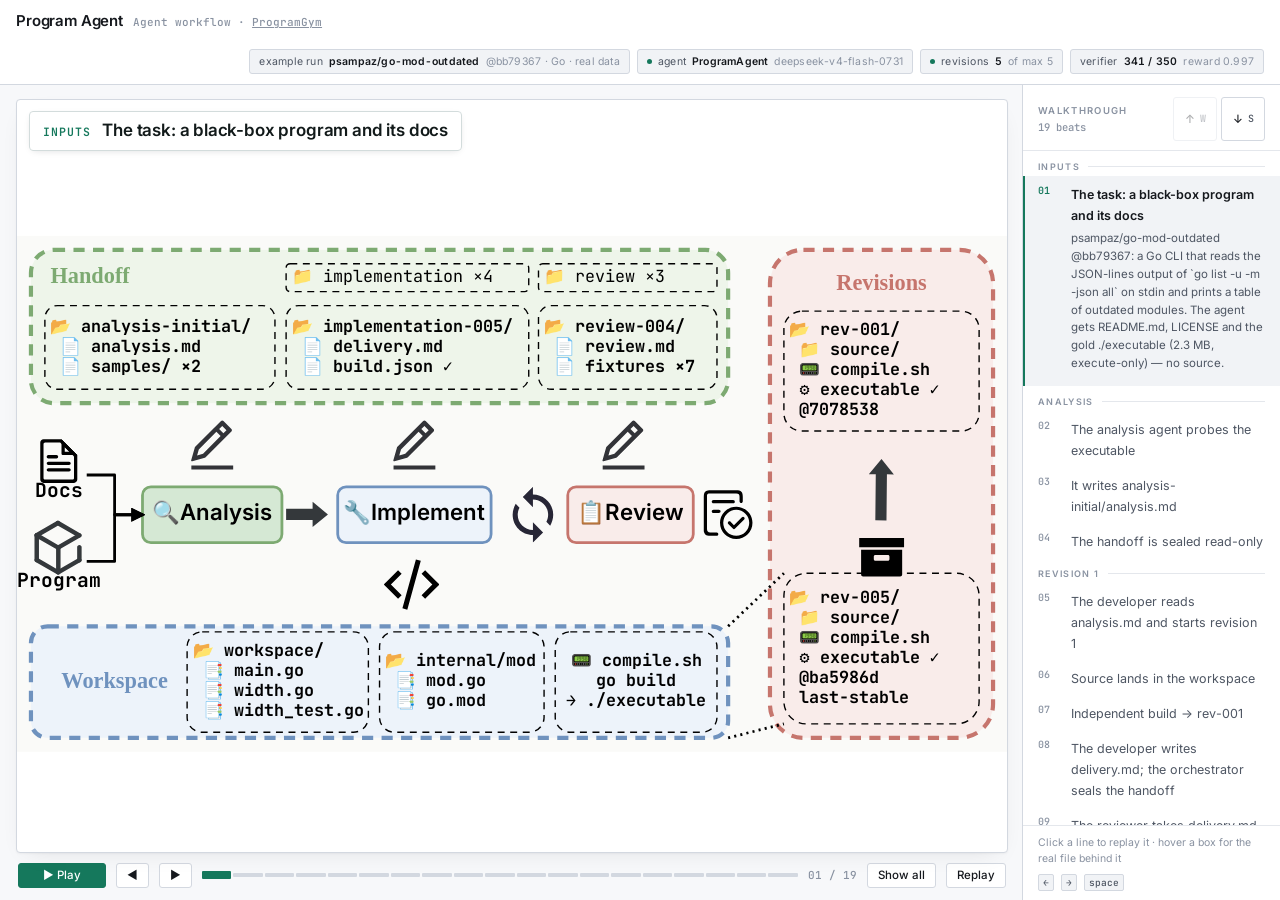
==== commit fa63224d: "Add scoped walkthrough scrolling controls without trapping page gestures" ====
--- a/program-agent.html
+++ b/program-agent.html
@@ -150,15 +150,21 @@
 .btn.primary:hover{color:#fff;filter:brightness(1.08)}
 .counter{font:500 11px/1 var(--mono);color:var(--ink-3);font-variant-numeric:tabular-nums;white-space:nowrap}
 .rail{min-height:0;display:flex;flex-direction:column;background:var(--panel);border-left:1px solid var(--rule)}
-.railhead{padding:12px 15px 9px;border-bottom:1px solid var(--rule-2);display:flex;align-items:baseline;justify-content:space-between;gap:8px}
+.railhead{padding:12px 15px 9px;border-bottom:1px solid var(--rule-2);display:flex;align-items:center;justify-content:space-between;gap:8px}
 .railhead .k{font:600 9.5px/1 var(--sans);letter-spacing:.14em;text-transform:uppercase;color:var(--ink-3)}
 .railhead .v{font:500 10.5px/1 var(--mono);color:var(--ink-3);font-variant-numeric:tabular-nums}
+.railtitle{display:grid;gap:6px;min-width:0}
+.railscroll{display:flex;gap:4px;flex:none}
+.railscroll .btn{width:44px;height:44px;padding:0;justify-content:center;gap:5px}
+.railscroll .btn[aria-disabled="true"]{opacity:.35;cursor:default}
+.railscroll .btn[aria-disabled="true"]:hover{border-color:var(--rule);color:var(--ink)}
+.railscroll kbd{border:0;background:none;padding:0;font-size:10px}
 .steps{flex:1;min-height:0;overflow-y:auto;overscroll-behavior:contain}
 /* Embedded, the rail is a display, not a scroller: it holds every beat, so
    it would take about three of its own heights of wheel before the host
    page moved at all. overflow:hidden still scrolls programmatically, which
    is how the active beat follows along. Full screen keeps it scrollable. */
-body.embed .steps{overflow:hidden}
+body.embed .steps{overflow:hidden;overscroll-behavior:auto}
 .phase{display:flex;align-items:center;gap:8px;padding:11px 15px 5px;font:600 9px/1 var(--sans);letter-spacing:.15em;text-transform:uppercase;color:var(--ink-3)}
 .phase::after{content:"";flex:1;height:1px;background:var(--rule-2)}
 .beat{display:grid;grid-template-columns:24px 1fr;gap:9px;width:100%;text-align:left;padding:7px 15px;cursor:pointer;background:none;border:0;color:inherit;font:inherit;align-items:start}
@@ -231,7 +237,13 @@
     </div>
   </main>
   <aside class="rail">
-    <div class="railhead"><span class="k">Walkthrough</span><span class="v" id="rh-v">19 beats</span></div>
+    <div class="railhead">
+      <div class="railtitle"><span class="k">Walkthrough</span><span class="v" id="rh-v">19 beats</span></div>
+      <div class="railscroll" role="group" aria-label="Scroll walkthrough steps">
+        <button type="button" class="btn" id="steps-up" aria-controls="steps" aria-label="Scroll steps up (W)" aria-keyshortcuts="W" title="Scroll steps up (W)"><span aria-hidden="true">↑</span><kbd>W</kbd></button>
+        <button type="button" class="btn" id="steps-down" aria-controls="steps" aria-label="Scroll steps down (S)" aria-keyshortcuts="S" title="Scroll steps down (S)"><span aria-hidden="true">↓</span><kbd>S</kbd></button>
+      </div>
+    </div>
     <div class="steps" id="steps"></div>
     <div class="railfoot"><span>Click a line to replay it · hover a box for the real file behind it</span><kbd>←</kbd><kbd>→</kbd><kbd>space</kbd></div>
   </aside>
@@ -531,11 +543,38 @@
 document.getElementById('prev').addEventListener('click',function(){ go(Math.max(cur-1,0),'beat'); });
 document.getElementById('reset').addEventListener('click',function(){ go(0,'all'); });
 document.getElementById('showall').addEventListener('click',showAll);
+// Browse only this rail. Wheel, touch gestures and the native up/down keys
+// remain untouched; keyboard events reach us only while this document is focused.
+var scrollUp=document.getElementById('steps-up'), scrollDown=document.getElementById('steps-down');
+function syncRailScroll(){
+  scrollUp.setAttribute('aria-disabled',stepsEl.scrollTop<=1?'true':'false');
+  scrollDown.setAttribute('aria-disabled',stepsEl.scrollTop+stepsEl.clientHeight>=stepsEl.scrollHeight-1?'true':'false');
+}
+function scrollSteps(direction, immediate){
+  var limit=stepsEl.scrollHeight-stepsEl.clientHeight;
+  if(direction<0?stepsEl.scrollTop<=1:stepsEl.scrollTop>=limit-1) return;
+  if(playing){ playing=false; clearAll(); syncBtn(); }
+  stepsEl.scrollBy({top:direction*Math.max(80,stepsEl.clientHeight*.65),behavior:reduce||immediate?'auto':'smooth'});
+}
+scrollUp.addEventListener('click',function(){ scrollSteps(-1); });
+scrollDown.addEventListener('click',function(){ scrollSteps(1); });
+stepsEl.addEventListener('scroll',syncRailScroll,{passive:true});
+if(typeof ResizeObserver!=='undefined'){
+  var railSize=new ResizeObserver(syncRailScroll);
+  railSize.observe(stepsEl);
+  Array.prototype.forEach.call(stepsEl.children,function(el){ railSize.observe(el); });
+}
+window.addEventListener('load',syncRailScroll);
+requestAnimationFrame(syncRailScroll);
 document.addEventListener('keydown',function(e){
-  if(e.target&&(e.target.tagName==='INPUT'||e.target.tagName==='TEXTAREA')) return;
+  if(e.defaultPrevented||e.ctrlKey||e.metaKey||e.altKey||e.isComposing) return;
+  if(e.target&&(e.target.isContentEditable||/^(INPUT|TEXTAREA|SELECT)$/.test(e.target.tagName))) return;
+  if(e.key.toLowerCase()==='w'||e.key.toLowerCase()==='s'){
+    e.preventDefault(); scrollSteps(e.key.toLowerCase()==='w'?-1:1,e.repeat); return;
+  }
   if(e.key==='ArrowRight'){ e.preventDefault(); document.getElementById('next').click(); }
   else if(e.key==='ArrowLeft'){ e.preventDefault(); document.getElementById('prev').click(); }
-  else if(e.key===' '){ e.preventDefault(); document.getElementById('play').click(); }
+  else if(e.key===' '&&!e.target.closest('.railscroll')){ e.preventDefault(); document.getElementById('play').click(); }
 });
 showAll();
 (function(){
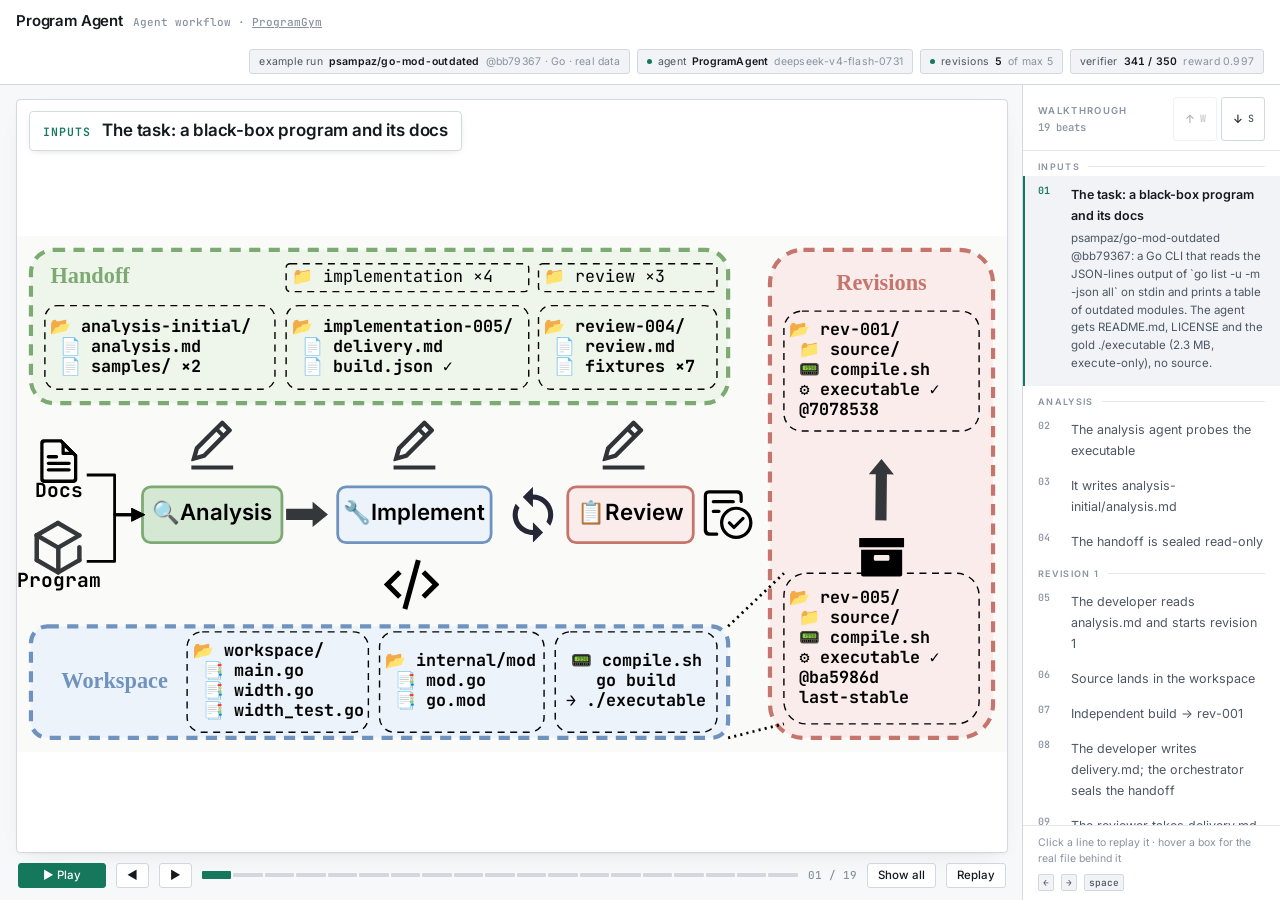
==== commit c846d138: "Fewer dashes, shorter subtitles, and say what five rounds buy Em dashes: 34 across the prose, down t" ====
--- a/program-agent.html
+++ b/program-agent.html
@@ -253,7 +253,7 @@
 window.onerror=function(msg,src,line){ try{ var t=document.getElementById('sl-t'); if(t){ t.textContent='Script error: '+msg+' (line '+line+')'; t.style.color='#A8372B'; } }catch(e){} };
 (function(){
 "use strict";
-var DATA={"beats":[{"ph":"Inputs","t":"The task: a black-box program and its docs","d":"psampaz/go-mod-outdated @bb79367: a Go CLI that reads the JSON-lines output of `go list -u -m -json all` on stdin and prints a table of outdated modules. The agent gets README.md, LICENSE and the gold ./executable (2.3 MB, execute-only) — no source.","legs":[],"at":[54.1,361.2],"light":["a:ic-docs","a:docs-t","a:ic-prog","a:prog-t","a:ground","a:handoff","a:handoff-t","a:ws","a:ws-t","a:rev","a:rev-t"],"throb":["a:ic-docs","a:ic-prog"],"frame":[["a:ic-docs","a:docs-t","a:ic-prog","a:prog-t"]],"text":{"a:h-analysis":[""],"a:h-impl-tab":[""],"a:h-impl":[""],"a:h-rev-tab":[""],"a:h-rev":[""],"a:ws-src":[""],"a:ws-build":[""],"a:ws-compile":[""],"a:rev-1":[""],"a:rev-2":[""]},"fade":["a:h-analysis","a:h-impl-tab","a:h-impl","a:h-rev-tab","a:h-rev","a:ws-src","a:ws-build","a:ws-compile","a:rev-1","a:rev-2","a:link-top","a:link-bot"]},{"ph":"Analysis","t":"The analysis agent probes the executable","d":"A Claude Code session in a copy of the workspace, 109 turns · 28 tool calls · 15 min. It drives ./executable only through stdin and flags: -help, -update, -direct, -style markdown, -ci, malformed JSON, the nil-timestamp panic — and records bytes, stderr and exit codes.","legs":[{"pts":[[126.2,379.2],[126.2,430.6],[252.4,430.6]],"ids":["a:docs-arrow","a:analysis"]},{"pts":[[126.2,491.0],[126.2,430.6],[252.4,430.6]],"ids":["a:prog-arrow","a:analysis"],"from":[54.1,472.9]}],"start":[54.1,361.2],"throb":["a:analysis"],"parallel":true,"speed":1.2},{"ph":"Analysis","t":"It writes analysis-initial/analysis.md","d":"17.9 KB: the interface inventory (4 flags, the stdin JSON-lines schema), exact stdout / stderr / exit evidence, requirements R1–R13 and a §6 regression matrix, plus samples/example.jsonl and dim.jsonl.","legs":[{"pts":[[252.4,340.4],[174.2,212.5]],"ids":["a:ic-pen-a"]}],"produce":[{"ids":["a:h-analysis"],"delay":0}],"text":{"a:h-analysis":["📂 analysis-initial/"," 📄 analysis.md"," 📄 samples/ ×2"]},"throb":["a:h-analysis"]},{"ph":"Analysis","t":"The handoff is sealed read-only","d":"The orchestrator chowns analysis-initial/ to root and chmods it a-w; every later agent reads it, none can change it. The gold binary is removed from /handoff before a developer ever starts.","legs":[],"at":[174.2,212.5],"light":["a:handoff","a:handoff-t"],"frame":[["a:handoff"]],"marks":[{"at":[325.5,166.1],"kind":"pass","delay":300}],"flag":"pass","hold":3200},{"ph":"Revision 1","t":"The developer reads analysis.md and starts revision 1","d":"A fresh session in /workspace with analysis.md as its only spec, 133 turns · 37 tool calls · 17 min. The gold binary is gone, so it can probe nothing — it writes Go from the document alone.","legs":[{"pts":[[174.2,295.3521126760563],[513.8,295.3521126760563],[513.8,340.4],[513.8,430.6]],"ids":["a:h-analysis","a:ic-pen-i","a:implement"],"litAt":[["a:h-analysis"],[],["a:ic-pen-i"],["a:implement"]],"from":[174.2,212.5]}],"light":["a:arrow-ai"],"throb":["a:implement"],"frame":[["a:h-analysis"],["a:implement"]]},{"ph":"Revision 1","t":"Source lands in the workspace","d":"main.go (flags, stdin decode, filters, table layout), internal/mod/mod.go (the Module / Update model), go.mod (stdlib only) and compile.sh (an offline go build). 233 lines of Go.","legs":[{"pts":[[510.2,520.7],[338.6,645.2]],"ids":["a:ic-code","a:ws","a:ws-t"]}],"produce":[{"ids":["a:ws-src"],"delay":0},{"ids":["a:ws-build"],"delay":350},{"ids":["a:ws-compile"],"delay":700}],"text":{"a:ws-src":["📂 workspace/"," 📑 main.go"],"a:ws-build":["📂 internal/mod"," 📑 mod.go"," 📑 go.mod"],"a:ws-compile":["📟 compile.sh","go build","→ ./executable"]},"frame":[["a:implement"],["a:ws-src","a:ws-build","a:ws-compile"]]},{"ph":"Revision 1","t":"Independent build → rev-001","d":"Once the developer session has ended, the orchestrator archives the committed tree (@7078538), runs compile.sh itself and records the sha256 in build.json. The candidate binary is immutable from here on.","legs":[{"pts":[[800.5,646.9],[1117.7,646.9],[1117.7,484.6],[1117.7,358.5],[1111.3,243.1]],"ids":["a:rev","a:rev-t","a:ic-archive","a:arrow-store","a:rev-1"]}],"text":{"a:rev-1":["📂 rev-001/"," 📁 source/"," 📟 compile.sh"," ⚙ executable ✓"," @7078538"]},"snap":[{"ids":["a:ws","a:ws-t","a:ws-src","a:ws-build","a:ws-compile"],"to":"a:rev-1","delay":0}],"produce":[{"ids":["a:rev-1"],"delay":1250}],"flag":"pass","marks":[{"at":[1237.9,173.4],"kind":"pass","delay":1400}],"metrics":"r1"},{"ph":"Revision 1","t":"The developer writes delivery.md; the orchestrator seals the handoff","d":"What was built, which files changed, the developer's own test results, known limitations. The orchestrator adds independent-build.json and seals implementation-001/ read-only.","legs":[{"pts":[[513.8,430.6],[513.8,340.4],[499.0,212.5]],"ids":["a:ic-pen-i"]}],"start":[513.8,430.6],"produce":[{"ids":["a:h-impl"],"delay":0}],"text":{"a:h-impl":["📂 implementation-001/"," 📄 delivery.md"," 📄 build.json ✓"]},"throb":["a:h-impl"],"frame":[["a:implement"],["a:h-impl"]]},{"ph":"Revision 1","t":"The reviewer takes delivery.md and the rev-001 binary","d":"A third role, 124 turns · 32 tool calls · 22 min. Its inputs are the handoff so far and the candidate built by the orchestrator — never the developer's working directory. It re-runs the §6 matrix on gold and candidate in fresh fixture directories: stdout bytes, first stderr line, exit status — every row matches.","legs":[{"pts":[[499.0,295.3521126760563],[784.2,295.3521126760563],[784.2,340.4],[793.2,430.6]],"ids":["a:h-impl","a:ic-pen-r","a:review"],"litAt":[["a:h-impl"],[],["a:ic-pen-r"],["a:review"]],"from":[499.0,212.5]},{"pts":[[919.4,430.6],[793.2,430.6]],"ids":["a:ic-copy"],"color":"pass","from":[1111.3,243.1]}],"light":["a:ic-loop"],"throb":["a:review"],"parallel":true,"frame":[["a:h-impl"],["a:rev-1"],["a:review"]]},{"ph":"Revision 1","t":"review-001: three accepted findings","d":"Then it probes what the matrix never covered. F1 HIGH — Main:true modules must be dropped · F2 HIGH — Replace redirects Version/Time/Update · F3 MEDIUM — the Module/ModuleError structure for error-string parity. Each with a fixture and a generalized requirement for the next revision.","legs":[{"pts":[[784.2,340.4],[779.9,212.5]],"ids":["a:ic-pen-r"]}],"start":[793.2,430.6],"produce":[{"ids":["a:h-rev"],"delay":0}],"text":{"a:h-rev":["📂 review-001/"," 📄 review.md"," 📄 fixtures ×3"]},"flag":"fail","throb":["a:h-rev"],"frame":[["a:review"],["a:h-rev"]],"marks":[{"at":[899.0,166.1],"kind":"fail","onArrive":true}]},{"ph":"Revisions 2–3","t":"Revision 2: the developer rewrites the workspace against review-001","d":"89 turns · 25 tool calls · 13 min. The developer reads review-001 (F1–F3) on top of analysis.md and changes main.go and mod.go: +31 lines — Main-module drop up front, Replace redirection after the filters, a recursive *Module model. delivery.md goes to implementation-002/.","legs":[{"pts":[[779.9,295.3521126760563],[513.8,295.3521126760563],[513.8,340.4],[513.8,430.6]],"ids":["a:h-rev","a:ic-pen-i","a:implement"],"litAt":[["a:h-rev"],[],["a:ic-pen-i"],["a:implement"]],"from":[779.9,212.5]}],"light":["a:ic-loop"],"throb":["a:implement"],"text":{"a:h-impl-tab":["📁 implementation ×1"],"a:h-impl":["📂 implementation-002/"," 📄 delivery.md"," 📄 build.json ✓"]},"produce":[{"ids":["a:ws-src","a:ws-build"],"delay":200},{"ids":["a:h-impl","a:h-impl-tab"],"delay":900}],"frame":[["a:h-rev"],["a:implement"],["a:ws-src","a:ws-build","a:ws-compile"]]},{"ph":"Revisions 2–3","t":"rev-002: the workspace is stored as a second revision","d":"The same independent build as before: the orchestrator archives the committed tree (@c2d0084), runs compile.sh itself and records the sha256. The dotted lines mark the live workspace each card was taken from.","legs":[],"at":[800.5,646.9],"text":{"a:rev-2":["📂 rev-002/"," 📁 source/"," 📟 compile.sh"," ⚙ executable ✓"," @c2d0084"]},"snap":[{"ids":["a:ws","a:ws-t","a:ws-src","a:ws-build","a:ws-compile"],"to":"a:rev-2","delay":200}],"produce":[{"ids":["a:rev-2"],"delay":1450}],"flag":"pass","marks":[{"at":[1237.9,512.3],"kind":"pass","delay":1600}],"metrics":"r2","hold":4200},{"ph":"Revisions 2–3","t":"Review 2: delivery.md + rev-002 → everything matches","d":"101 turns · 26 tool calls · 21 min. It reruns the §6 matrix and the F1–F3 fixtures on gold and candidate: all match. review-002 says there is no new functional requirement beyond preserving this parity.","legs":[{"pts":[[499.0,295.3521126760563],[784.2,295.3521126760563],[784.2,340.4],[793.2,430.6]],"ids":["a:h-impl","a:ic-pen-r","a:review"],"litAt":[["a:h-impl"],[],["a:ic-pen-r"],["a:review"]],"from":[499.0,212.5]},{"pts":[[919.4,430.6],[793.2,430.6]],"ids":["a:ic-copy"],"color":"pass","from":[1111.3,601.9]}],"light":["a:ic-loop"],"throb":["a:review"],"parallel":true,"text":{"a:h-rev-tab":["📁 review ×1"],"a:h-rev":["📂 review-002/"," 📄 review.md"," 📄 fixtures ×2"]},"produce":[{"ids":["a:h-rev","a:h-rev-tab"],"delay":300}],"flag":"pass","frame":[["a:h-impl"],["a:rev-2"],["a:review"],["a:h-rev"]],"marks":[{"at":[899.0,166.1],"kind":"pass","delay":600}]},{"ph":"Revisions 2–3","t":"Revision 3: review-002 asks for nothing — same commit, a third build","d":"88 turns · 23 tool calls · 14 min. No source change — the tree at @c2d0084 already satisfies every requirement, so the developer re-verifies an offline build and the regression matrix and hands off. rev-003 is byte-identical to rev-002.","legs":[{"pts":[[779.9,295.3521126760563],[513.8,295.3521126760563],[513.8,340.4],[513.8,430.6]],"ids":["a:h-rev","a:ic-pen-i","a:implement"],"litAt":[["a:h-rev"],[],["a:ic-pen-i"],["a:implement"]],"from":[779.9,212.5]}],"light":["a:ic-loop"],"frame":[["a:h-rev"],["a:implement"],["a:ws-src","a:ws-build","a:ws-compile"]],"text":{"a:h-impl-tab":["📁 implementation ×2"],"a:h-impl":["📂 implementation-003/"," 📄 delivery.md"," 📄 build.json ✓"],"a:rev-2":["📂 rev-003/"," 📁 source/"," 📟 compile.sh"," ⚙ executable ✓"," @c2d0084"]},"produce":[{"ids":["a:h-impl","a:h-impl-tab"],"delay":0},{"ids":["a:rev-2"],"delay":1750}],"snap":[{"ids":["a:ws","a:ws-t","a:ws-src","a:ws-build","a:ws-compile"],"to":"a:rev-2","delay":500}],"metrics":"r3"},{"ph":"Revisions 4–5","t":"Review 3: delivery.md + rev-003 → F4, Unicode display width","d":"104 turns · 27 tool calls · 23 min. Byte len() against display width — CJK, fullwidth, emoji, combining marks. Every ASCII input still matches, so F4 is inert on realistic data but a real parity gap.","legs":[{"pts":[[499.0,295.3521126760563],[784.2,295.3521126760563],[784.2,340.4],[793.2,430.6]],"ids":["a:h-impl","a:ic-pen-r","a:review"],"litAt":[["a:h-impl"],[],["a:ic-pen-r"],["a:review"]],"from":[499.0,212.5]},{"pts":[[919.4,430.6],[793.2,430.6]],"ids":["a:ic-copy"],"color":"pass","from":[1111.3,601.9]}],"light":["a:ic-loop"],"throb":["a:review"],"parallel":true,"text":{"a:h-rev-tab":["📁 review ×2"],"a:h-rev":["📂 review-003/"," 📄 review.md"," 📄 fixtures ×1"]},"produce":[{"ids":["a:h-rev","a:h-rev-tab"],"delay":300}],"flag":"fail","frame":[["a:h-impl"],["a:rev-2"],["a:review"],["a:h-rev"]],"marks":[{"at":[899.0,166.1],"kind":"fail","delay":600}]},{"ph":"Revisions 4–5","t":"Revision 4: review-003 in hand, width.go is added → rev-004","d":"A hand-rolled display-width engine: contiguous wide ranges, per-rune sums. 132 turns · 37 tool calls · 24 min. 345 lines of Go; the workspace is stored as rev-004.","legs":[{"pts":[[779.9,295.3521126760563],[513.8,295.3521126760563],[513.8,340.4],[513.8,430.6]],"ids":["a:h-rev","a:ic-pen-i","a:implement"],"litAt":[["a:h-rev"],[],["a:ic-pen-i"],["a:implement"]],"from":[779.9,212.5]},{"pts":[[510.2,520.7],[338.6,645.2]],"ids":["a:ic-code","a:ws-src"],"from":[513.8,430.6]}],"light":["a:ic-loop"],"throb":["a:implement"],"text":{"a:ws-src":["📂 workspace/"," 📑 main.go"," 📑 width.go"],"a:h-impl-tab":["📁 implementation ×3"],"a:h-impl":["📂 implementation-004/"," 📄 delivery.md"," 📄 build.json ✓"],"a:rev-2":["📂 rev-004/"," 📁 source/"," 📟 compile.sh"," ⚙ executable ✓"," @7396a61"]},"snap":[{"ids":["a:ws","a:ws-t","a:ws-src","a:ws-build","a:ws-compile"],"to":"a:rev-2","delay":700}],"produce":[{"ids":["a:ws-src"],"delay":0},{"ids":["a:h-impl","a:h-impl-tab"],"delay":350},{"ids":["a:rev-2"],"delay":1950}],"frame":[["a:h-rev"],["a:implement"],["a:ws-src","a:ws-build","a:ws-compile"]],"metrics":"r4"},{"ph":"Revisions 4–5","t":"Review 4: delivery.md + rev-004 → F5 emoji clusters, F6 numeric alignment","d":"The longest phase, 148 turns · 38 tool calls · 50 min. ZWJ sequences collapse to one cluster, Regional-Indicator pairs, a sparse emoji table; numeric cells right-align. It ships 7 fixtures: .jsonl inputs with .gold outputs captured from the gold binary.","legs":[{"pts":[[499.0,295.3521126760563],[784.2,295.3521126760563],[784.2,340.4],[793.2,430.6]],"ids":["a:h-impl","a:ic-pen-r","a:review"],"litAt":[["a:h-impl"],[],["a:ic-pen-r"],["a:review"]],"from":[499.0,212.5]},{"pts":[[919.4,430.6],[793.2,430.6]],"ids":["a:ic-copy"],"color":"pass","from":[1111.3,601.9]}],"light":["a:ic-loop"],"throb":["a:review"],"parallel":true,"text":{"a:h-rev-tab":["📁 review ×3"],"a:h-rev":["📂 review-004/"," 📄 review.md"," 📄 fixtures ×7"]},"produce":[{"ids":["a:h-rev","a:h-rev-tab"],"delay":300}],"flag":"fail","frame":[["a:h-impl"],["a:rev-2"],["a:review"],["a:h-rev"]],"marks":[{"at":[899.0,166.1],"kind":"fail","delay":600}]},{"ph":"Revisions 4–5","t":"Revision 5: review-004 in hand, grapheme-aware width.go plus width_test.go → rev-005, the budget is spent","d":"119 turns · 33 tool calls · 38 min. 569 lines of Go. max_revisions = 5, so the workflow stops with status fixed_revision_budget_completed; last-stable = rev-005 @ba5986d.","legs":[{"pts":[[779.9,295.3521126760563],[513.8,295.3521126760563],[513.8,340.4],[513.8,430.6]],"ids":["a:h-rev","a:ic-pen-i","a:implement"],"litAt":[["a:h-rev"],[],["a:ic-pen-i"],["a:implement"]],"from":[779.9,212.5]},{"pts":[[510.2,520.7],[338.6,645.2]],"ids":["a:ic-code","a:ws-src"],"from":[513.8,430.6]}],"light":["a:ic-loop"],"throb":["a:implement"],"text":{"a:ws-src":["📂 workspace/"," 📑 main.go"," 📑 width.go"," 📑 width_test.go"],"a:h-impl-tab":["📁 implementation ×4"],"a:h-impl":["📂 implementation-005/"," 📄 delivery.md"," 📄 build.json ✓"],"a:rev-2":["📂 rev-005/"," 📁 source/"," 📟 compile.sh"," ⚙ executable ✓"," @ba5986d"," last-stable"]},"snap":[{"ids":["a:ws","a:ws-t","a:ws-src","a:ws-build","a:ws-compile"],"to":"a:rev-2","delay":700}],"produce":[{"ids":["a:ws-src"],"delay":0},{"ids":["a:h-impl","a:h-impl-tab"],"delay":350},{"ids":["a:rev-2"],"delay":1950}],"flag":"pass","frame":[["a:h-rev"],["a:implement"],["a:ws-src","a:ws-build","a:ws-compile"]],"marks":[{"at":[1237.9,512.3],"kind":"pass","delay":2100}],"metrics":"r5"},{"ph":"Verification","t":"The verifier builds rev-005 and runs 9 hidden test branches","d":"compile.sh → ./executable in 3.1 s, then 350 test cases: 341 passed, 4 failed, 5 skipped. The misses: one missing-timestamp crash case, and in a single branch the help text, the unknown-flag usage and the malformed-JSON exit code. Reward 0.9965 — almost resolved.","legs":[],"at":[1111.3,601.9],"throb":["a:rev-2"],"frame":[["a:rev"]],"flag":"pass","metrics":"final","hold":6000,"marks":[{"at":[1005.5,691.0],"kind":"fail","delay":500},{"at":[1031.5,691.0],"kind":"pass","delay":680},{"at":[1057.5,691.0],"kind":"pass","delay":860},{"at":[1083.5,691.0],"kind":"fail","delay":1040},{"at":[1109.5,691.0],"kind":"pass","delay":1220},{"at":[1135.5,691.0],"kind":"pass","delay":1400},{"at":[1161.5,691.0],"kind":"pass","delay":1580},{"at":[1187.5,691.0],"kind":"pass","delay":1760},{"at":[1213.5,691.0],"kind":"pass","delay":1940}]}],"metrics":{"labels":["Go source lines","Findings implemented","Findings left open","Developer turns","Developer tool calls","Phase wall time"],"max":[600,6,3,150,40,60],"unit":["","/6","","",""," min"],"rows":{"r1":[233,0,3,133,37,17],"r2":[264,3,0,89,25,13],"r3":[264,3,1,88,23,14],"r4":[345,4,2,132,37,24],"r5":[569,6,0,119,33,38]},"title":{"r1":"Revision 1 · build ✓ @7078538","r2":"Revision 2 · build ✓ @c2d0084","r3":"Revision 3 · build ✓ @c2d0084","r4":"Revision 4 · build ✓ @7396a61","r5":"Revision 5 · build ✓ @ba5986d"},"final":{"tests":"341 / 350","reward":"0.9965","wall":"3h 58m","tokens":"15.8M in · 278K out","branches":9,"failed":4,"skipped":5}}}, BEATS=DATA.beats, M=DATA.metrics, EX=[{"key": "docs", "ids": ["a:ic-docs", "a:docs-t"], "title": "Docs — what the agent may read", "src": "README.md + LICENSE; the flag help as the analysis agent recorded it", "blocks": [{"lang": "./executable -help", "code": "Usage of ./executable:\n  -ci\n    \tNon-zero exit code when at least one outdated dependency was found\n  -direct\n    \tList only direct modules\n  -style string\n    \tOutput style, pass 'markdown' for a Markdown table (default \"default\")\n  -update\n    \tList only modules with updates"}]}, {"key": "prog", "ids": ["a:ic-prog", "a:prog-t"], "title": "Program — the gold executable, as a black box", "src": "samples/example.jsonl → stdout, byte for byte (analysis.md §4)", "blocks": [{"lang": "stdin", "code": "{\"Path\": \"github.com/BurntSushi/locker\",\"Version\": \"v0.0.0-20171006230638-a6e239ea1c69\",\"Time\": \"2017-10-06T23:06:38Z\",\"GoMod\": \"/home/mojo/go/pkg/mod/cache/download/github.com/!burnt!sushi/locker/@v/v0.0.0-20171006230638-a6e239ea1c69.mod\"}\n{\"Path\": \"github.com/BurntSushi/toml\",\"Version\": \"v0.0.0-20170626110600-a368813c5e64\",\"Time\": \"2017-06-26T11:06:00Z\",\"Update\": {\"Path\": \"github.com/BurntSushi/toml\",\"Version\": \"v0.3.1\",\"Time\": \"2018-08-15T10:47:33Z\"},\"GoMod\": \"/home/mojo/go/pkg/mod/cache/download/github.com/!burnt!sushi/toml/@v/v0.0.0-20170626110600-a368813c5e64.mod\"}"}, {"lang": "stdout", "code": "+------------------------------+------------------------------------+-------------+--------+------------------+\n|            MODULE            |              VERSION               | NEW VERSION | DIRECT | VALID TIMESTAMPS |\n+------------------------------+------------------------------------+-------------+--------+------------------+\n| github.com/BurntSushi/locker | v0.0.0-20171006230638-a6e239ea1c69 |             | true   | true             |\n| github.com/BurntSushi/toml   | v0.0.0-20170626110600-a368813c5e64 | v0.3.1      | true   | true             |\n+------------------------------+------------------------------------+-------------+--------+------------------+"}]}, {"key": "analysis", "ids": ["a:analysis"], "title": "Analysis — the interface inventory", "src": "analysis.md §3: flags, outputs and exit codes derived by probing only", "blocks": [{"lang": "flags", "code": "Flags (`flag` package, defaults):\n- `-update` — list only modules that have an update.\n- `-direct` — list only direct modules (Direct = `!Indirect`).\n- `-style string` — `\"markdown\"` selects Markdown table; any other value (and\n  the default `\"default\"`) selects the ASCII table.\n- `-ci` — exit 1 if any rendered row is outdated, else 0."}, {"lang": "outputs · exit status", "code": "Outputs:\n- stdout: the rendered table (header row + separator + data rows; ASCII mode\n  additionally has a top and bottom `+`-border).\n- stderr: Go `log` lines prefixed `YYYY/MM/DD HH:MM:SS ` on JSON/time errors;\n  Go runtime panic dump on a specific nil-deref condition.\n- Exit status: `0` success; `1` when `-ci` and an outdated row is displayed;\n  `2` on flag parse error or panic."}]}, {"key": "hanalysis", "ids": ["a:h-analysis"], "title": "analysis-initial/ — sealed after the phase", "src": "the orchestrator makes every handoff directory read-only before the next role starts", "blocks": [{"lang": "orchestrator", "code": "chown -R root:root /handoff/implementation-001\nchmod -R a-w,a+rX /handoff/implementation-001   # later agents read it, none can change it"}, {"lang": "phases.json", "code": "[\n {\n  \"phase\": \"analysis-initial-attempt-01\",\n  \"role\": \"requirements-analysis\",\n  \"status\": \"completed\"\n },\n {\n  \"phase\": \"implementation-001-attempt-01\",\n  \"role\": \"development\",\n  \"status\": \"completed\"\n },\n {\n  \"phase\": \"review-001-attempt-01\",\n  \"role\": \"requirements-analysis\",\n  \"status\": \"completed\"\n },\n {\n  \"phase\": \"implementation-002-attempt-01\",\n  \"role\": \"development\",\n  \"status\": \"completed\"\n },\n {\n  \"phase\": \"review-002-attempt-01\",\n  \"role\": \"requirements-analysis\",\n  \"status\": \"completed\"\n },\n {\n  \"phase\": \"implementation-003-attempt-01\",\n  \"role\": \"development\",\n  \"status\": \"completed\"\n },\n {\n  \"phase\": \"review-003-attempt-01\",\n  \"role\": \"requirements-analysis\",\n  \"status\": \"completed\"\n },\n {\n  \"phase\": \"implementation-004-attempt-01\",\n  \"role\": \"development\",\n  \"status\": \"completed\"\n },\n {\n  \"phase\": \"review-004-attempt-01\",\n  \"role\": \"requirements-analysis\",\n  \"status\": \"completed\"\n },\n {\n  \"phase\": \"implementation-005-attempt-01\",\n  \"role\": \"development\",\n  \"status\": \"completed\"\n }\n]"}]}, {"key": "implement", "ids": ["a:implement"], "title": "Implement — the developer role", "src": "main.go as written in revision 1: the four flags, straight from analysis.md", "blocks": [{"lang": "main.go", "code": "\nvar (\n\tstyle       = flag.String(\"style\", \"default\", \"Output style, pass 'markdown' for a Markdown table\")\n\tdirectOnly  = flag.Bool(\"direct\", false, \"List only direct modules\")\n\tonlyUpdates = flag.Bool(\"update\", false, \"List only modules with updates\")\n\tciMode      = flag.Bool(\"ci\", false, \"Non-zero exit code when at least one outdated dependency was found\")\n)\n\nconst columnCount = 5\n\n// headers are the display labels for the five output columns.\nvar headers = []string{\"MODULE\", \"VERSION\", \"NEW VERSION\", \"DIRECT\", \"VALID TIMESTAMPS\"}"}]}, {"key": "himpl", "ids": ["a:h-impl", "a:h-impl-tab"], "title": "delivery.md — revision 2, finding F1", "src": "the developer reports each accepted finding back in the same terms the reviewer used", "blocks": [{"lang": "delivery.md", "code": "### F1 — Main-module drop (`main.go`)\nModules with `Main == true` are skipped **up front**, before the\n`-direct`/`-update` filter. They therefore never appear as a row, never\ncontribute to width computation, never trigger the nil-deref panic, and never\ncount towards the `-ci` exit code. Verified: a main row with an update under\n`-ci` yields exit 0 and no output."}]}, {"key": "review", "ids": ["a:review"], "title": "Review — gold vs candidate, differential", "src": "review-002 §2: how a regression pass is scored", "blocks": [{"lang": "review.md", "code": "Re-ran the high-value historical rows (analysis §6) and the review-001 F1/F2/F3\nfixtures against both gold and candidate in fresh, separate fixture dirs,\ncomparing **stdout bytes (exact), numeric exit code, and stderr first line\n(after stripping the wall-clock log prefix)**. **All matched**, including the\nF1/F2/F3 findings that this revision was meant to implement:"}]}, {"key": "hrev", "ids": ["a:h-rev", "a:h-rev-tab"], "title": "review-001 — finding F1", "src": "a finding is a reproducer, a generalized requirement and a fixture file", "blocks": [{"lang": "review.md", "code": "### F1 — HIGH — `Main: true` modules must be dropped\nInput `{\"Path\":\"mainmod\",\"Version\":\"v1\",\"Main\":true,\"Update\":{\"Version\":\"v9\"}}`\n+ `{\"Path\":\"depmod\",...}` → gold renders **only** `depmod` (main row dropped\neven though it had an update). Candidate renders both.\n- Generalized requirement: **skip any module with `Main == true` before\n  filtering, width computation, rendering, and `-ci` accounting.** A Main row\n  never appears, never triggers the nil-deref panic (verified: a Main row whose\n  own fields would panic is safely dropped, exit 0), and never contributes to\n  `-ci` (verified: main-with-update under `-ci` → exit 0). Drop applies even\n  when the module also has a `Replace`.\n- Fixture: `fixture-main-go-mod.jsonl`."}]}, {"key": "loop", "ids": ["a:ic-loop"], "title": "The revision loop", "src": "review-003 → F4, review-004 → F5/F6: what each pass of the loop produced", "blocks": [{"lang": "review-003", "code": "### F4 — MEDIUM-HIGH — Column width, cell padding, and header centering must use Unicode *display width*, not byte length\nThe candidate computes widths with byte `len()` and pads with `%-*s` (byte\npadding). Gold uses **display width** (East-Asian wide/fullwidth + most emoji =\n2, combining marks/ZWJ/emoji-modifiers = 0, ASCII/Ambiguous = 1) for: per-column\nwidth `cw = max(displayWidth(header), displayWidth(cell))`, data-cell padding\n`spaces = cw − displayWidth(cell)`, and header centering (headers are ASCII so\ntheir byte==display width; only `cw` feeding the formula must switch)."}, {"lang": "review-004", "code": "### F5 — MEDIUM-HIGH — Display-width engine incomplete for Emoji-ZWJ clusters, RI pairs, and sparse emoji table\nThe candidate's hand-rolled `width.go` (contiguous wide ranges; per-rune sum; RI\n= width 1) does **not** match gold for three well-defined non-ASCII classes:\n\n1. **Emoji-ZWJ grapheme sequences collapse to one cluster** of the base\n   component's width (`👨‍👩‍👧‍👦`→2, `🧑‍💻`→2, `🏳️‍🌈`→1, `🏳️‍⚧️`→1, `🏴‍☠️`→2). Candidate\n   sums per-rune (8/4/4/3/3).\n2. **Consecutive Regional Indicators pair up**: a run of `n` RIs (U+1F1E6–\n   U+1F1FF) has display width `⌈n/2⌉` (pair→1). Candidate gives each RI width 1\n   (pair→2).\n3. **Emoji table is sparse, not the contiguous `1F300–1F64F` the candidate\n   assumes**: e.g. white flag U+1F3F3 = 1 (candidate 2) while adjacent black flag\n   U+1F3F4 = 2."}]}, {"key": "fixture", "ids": ["a:ic-pen-r"], "title": "A gold fixture from review-004", "src": "fixture-numeric-align.jsonl and the .gold output captured from the reference binary", "blocks": [{"lang": "stdin", "code": "{\"Path\":\"9\",\"Version\":\"v1\"}\n{\"Path\":\"12345\",\"Version\":\"v1\"}\n{\"Path\":\"123456\",\"Version\":\"v1\"}\n{\"Path\":\"-1.5\",\"Version\":\"v1\"}\n{\"Path\":\"1,000\",\"Version\":\"v1\"}\n{\"Path\":\"1e5\",\"Version\":\"v1\"}\n{\"Path\":\"+3\",\"Version\":\"v1\"}\n{\"Path\":\".5\",\"Version\":\"v1\"}\n{\"Path\":\"ab\",\"Version\":\"v1\"}\n{\"Path\":\"v9\",\"Version\":\"v1\"}\n{\"Path\":\"09\",\"Version\":\"v1\"}\n{\"Path\":\"1.2.3\",\"Version\":\"v1\"}"}, {"lang": "gold stdout", "code": "+--------+---------+-------------+--------+------------------+\n| MODULE | VERSION | NEW VERSION | DIRECT | VALID TIMESTAMPS |\n+--------+---------+-------------+--------+------------------+\n|      9 | v1      |             | true   | true             |\n|  12345 | v1      |             | true   | true             |\n| 123456 | v1      |             | true   | true             |\n|   -1.5 | v1      |             | true   | true             |\n|  1,000 | v1      |             | true   | true             |\n| 1e5    | v1      |             | true   | true             |\n| +3     | v1      |             | true   | true             |\n| .5     | v1      |             | true   | true             |\n| ab     | v1      |             | true   | true             |\n| v9     | v1      |             | true   | true             |\n|     09 | v1      |             | true   | true             |\n| 1.2.3  | v1      |             | true   | true             |\n+--------+---------+-------------+--------+------------------+"}]}, {"key": "wssrc", "ids": ["a:ws-src", "a:ic-code"], "title": "width.go — revision 5", "src": "the grapheme-aware display-width function that closed F5", "blocks": [{"lang": "width.go", "code": "// displayWidth returns the number of terminal cells that s occupies. It is\n// computed over Unicode extended grapheme clusters: each cluster contributes\n// the display width of its leading rune (combining marks, variation\n// selectors, zero-width joiners, emoji modifiers and ZWJ-joined components all\n// contribute 0), a run of consecutive Regional Indicators contributes len/2\n// per pair, and control characters contribute 0. This matches the reference\n// program's grapheme-aware rendering.\nfunc displayWidth(s string) int {\n\tvar w int\n\ti := 0\n\tfor i < len(s) {\n\t\tr, size := utf8.DecodeRuneInString(s[i:])\n\t\tif isControlBreak(r) {\n\t\t\ti += size\n\t\t\tcontinue\n\t\t}\n\t\tif isRegionalIndicator(r) {\n\t\t\t// Consecutive Regional Indicators pair up: each pair (and a lone\n\t\t\t// unpaired RI) forms one cluster of width 1, so a run of n RIs has\n\t\t\t// display width ceil(n/2).\n\t\t\tn := 1\n\t\t\tif i+size < len(s) {\n\t\t\t\tr2, _ := utf8.DecodeRuneInString(s[i+size:])\n\t\t\t\tif isRegionalIndicator(r2) {\n\t\t\t\t\tn = 2\n\t\t\t\t}\n\t\t\t}\n\t\t\tw++"}]}, {"key": "wsbuild", "ids": ["a:ws-build"], "title": "internal/mod/mod.go", "src": "the recursive data model that finding F3 asked for", "blocks": [{"lang": "mod.go", "code": "// Module is one entry in the JSON-lines stream emitted by `go list -m -json`.\n// Update and Replace are recursive (the newer version and the replacement of a\n// module are each described by a full Module), mirroring the go-tool shape and\n// keeping encoding/json diagnostics identical to the reference program for\n// every malformed-field case.\ntype Module struct {\n\tPath      string\n\tVersion   string\n\tTime      *time.Time\n\tIndirect  bool\n\tUpdate    *Module\n\tError     *ModuleError\n\tReplace   *Module\n\tDir       string\n\tMain      bool\n\tGoVersion string\n\tGoMod     string\n}"}, {"lang": "go.mod", "code": "module github.com/psampaz/go-mod-outdated\n\ngo 1.21"}]}, {"key": "compile", "ids": ["a:ws-compile"], "title": "compile.sh", "src": "offline, stdlib only; the orchestrator and the verifier both run exactly this", "blocks": [{"lang": "compile.sh", "code": "#!/usr/bin/env bash\n# Builds the go-mod-outdated reimplementation offline and writes\n# /workspace/executable.\n#\n# The program uses only the Go standard library, so a single `go build`\n# suffices; no third-party modules are fetched. A Go toolchain must be present\n# on PATH (Go >= 1.16). The build never touches the network.\nset -euo pipefail\n\ncd \"$(dirname \"$0\")\"\n\n# Without GOFLAGS, `go build` may try to reach the network to update the build\n# list even for stdlib-only projects. GOVCS=off forbids any network VCS use;\n# GOFLAGS=-mod=mod keeps local-only dependency resolution in place.\nexport GOFLAGS=\"${GOFLAGS:-}\"\nexport GOVCS=off\nexport GOPROXY=off\nexport GO111MODULE=on\nexport CGO_ENABLED=0\n\ngo build -o executable .\necho \"built ./executable\" >&2"}]}, {"key": "archive", "ids": ["a:ic-archive", "a:arrow-store"], "title": "Independent build", "src": "the orchestrator builds from the committed tree, never from the developer's working directory", "blocks": [{"lang": "orchestrator", "code": "# orchestrator, after the developer session has ended (no agent process alive):\ngit -C /workspace archive --format=tar \"$commit\" | tar -C build-00N/source -xf -\ncd build-00N/source && chmod 0755 compile.sh\nenv -u HTTP_PROXY -u HTTPS_PROXY … timeout 300 bash ./compile.sh\ntest -f executable && sha256sum executable > build.json   # candidate is immutable from here"}, {"lang": "build.json", "code": "{\n  \"success\": true,\n  \"source_commit\": \"707853801250cb0548a41487c8f56be72e9decd8\",\n  \"candidate\": \"/var/lib/agent/workflow/builds/rev-001/source/executable\",\n  \"sha256\": \"67a0025fef169f94b44d1244891444222dc5c91686ba9472fae874d4dd547c09\"\n}"}]}, {"key": "rev1", "ids": ["a:rev-1"], "title": "rev-001 — the first candidate", "src": "each revision keeps its own source snapshot and binary", "blocks": [{"lang": "build.json", "code": "{\n  \"success\": true,\n  \"source_commit\": \"707853801250cb0548a41487c8f56be72e9decd8\",\n  \"candidate\": \"/var/lib/agent/workflow/builds/rev-001/source/executable\",\n  \"sha256\": \"67a0025fef169f94b44d1244891444222dc5c91686ba9472fae874d4dd547c09\"\n}"}]}, {"key": "rev2", "ids": ["a:rev-2", "a:ic-copy", "a:link-top", "a:link-bot"], "title": "last-stable — what gets verified", "src": "the final state of the workflow after five revisions", "blocks": [{"lang": "last-stable.json", "code": "{\n  \"revision\": 5,\n  \"source_commit\": \"ba5986d483c0c045fa84b394afdb819386c0188b\",\n  \"candidate\": \"/var/lib/agent/workflow/builds/rev-005/source/executable\",\n  \"status\": \"independently_built\"\n}"}, {"lang": "state.json", "code": "{\n  \"schema_version\": 1,\n  \"max_revisions\": 5,\n  \"max_phase_attempts\": 2,\n  \"completed_revisions\": 5,\n  \"final_revision\": 5,\n  \"final_source_commit\": \"ba5986d483c0c045fa84b394afdb819386c0188b\",\n  \"status\": \"fixed_revision_budget_completed\"\n}"}, {"lang": "verifier · per branch", "code": "0d7f74  passed 136  failure 1\n27501e  passed 70\n3fe367  passed 1\n498523  skipped 5  passed 14  failure 3\n6ae19a  passed 13\n8bcffc  passed 8\nb72326  passed 38\ne0bceb  passed 17\nedbc2e  passed 44"}]}, {"key": "wtest", "ids": ["a:ic-pen-i"], "title": "width_test.go — the developer's own test", "src": "revision 5 ships its unit test alongside the fix", "blocks": [{"lang": "width_test.go", "code": "package main\n\nimport \"testing\"\n\nfunc TestWidthClasses(t *testing.T) {\n\tcases := []struct{ s string; want int }{\n\t\t{\"👨\", 2}, {\"👩\", 2}, {\"👧\", 2}, {\"👦\", 2},\n\t\t{\"👨‍👨\", 2}, {\"👨a👨\", 5},\n\t\t{\"👨‍👩‍👧‍👦\", 2}, {\"🧑‍💻\", 2},\n\t\t{\"🏳️‍🌈\", 1}, {\"🏳️‍⚧️\", 1}, {\"🏴‍☠️\", 2},\n\t\t{\"🇵🇹\", 1}, {\"🇧🇷🇯🇵\", 2}, {\"🇵🇹🇵\", 2}, {\"🇵\", 1},\n\t\t{\"🏳\", 1}, {\"🏴\", 2},\n\t\t{\"👍🏽\", 2}, {\"1️⃣\", 1}, {\"❤️\", 1}, {\"✌\", 1},\n\t\t{\"é\", 1}, {\"中\", 2}, {\"한\", 2},\n\t\t{\"a\\nb\", 2}, {\"😀\", 2}, {\"🌈\", 2}, {\"🏁\", 2}, {\"🚩\", 2},\n\t}\n\tfor _, c := range cases {\n\t\tif g := displayWidth(c.s); g != c.want {\n\t\t\tt.Errorf(\"displayWidth(%q)=%d want %d\", c.s, g, c.want)\n\t\t}\n\t}\n}"}]}, {"key": "rev3", "ids": ["a:ic-pen-a"], "title": "delivery.md — revision 3", "src": "a revision may legitimately change nothing", "blocks": [{"lang": "rev-003.md", "code": "Accordingly this revision required **no source-code change**: the codebase at\ncommit `c2d0084` already satisfies the full cumulative requirement set. This\nrevision's work was to (a) re-verify a fresh, offline build produces a working\ncandidate; (b) re-run the consolidated regression matrix against the documented\n(analysis/review) gold behavior and confirm byte/exit/stderr parity; and (c)\nhand off cleanly."}]}];
+var DATA={"beats":[{"ph":"Inputs","t":"The task: a black-box program and its docs","d":"psampaz/go-mod-outdated @bb79367: a Go CLI that reads the JSON-lines output of `go list -u -m -json all` on stdin and prints a table of outdated modules. The agent gets README.md, LICENSE and the gold ./executable (2.3 MB, execute-only), no source.","legs":[],"at":[54.1,361.2],"light":["a:ic-docs","a:docs-t","a:ic-prog","a:prog-t","a:ground","a:handoff","a:handoff-t","a:ws","a:ws-t","a:rev","a:rev-t"],"throb":["a:ic-docs","a:ic-prog"],"frame":[["a:ic-docs","a:docs-t","a:ic-prog","a:prog-t"]],"text":{"a:h-analysis":[""],"a:h-impl-tab":[""],"a:h-impl":[""],"a:h-rev-tab":[""],"a:h-rev":[""],"a:ws-src":[""],"a:ws-build":[""],"a:ws-compile":[""],"a:rev-1":[""],"a:rev-2":[""]},"fade":["a:h-analysis","a:h-impl-tab","a:h-impl","a:h-rev-tab","a:h-rev","a:ws-src","a:ws-build","a:ws-compile","a:rev-1","a:rev-2","a:link-top","a:link-bot"]},{"ph":"Analysis","t":"The analysis agent probes the executable","d":"A Claude Code session in a copy of the workspace, 109 turns · 28 tool calls · 15 min. It drives ./executable only through stdin and flags: -help, -update, -direct, -style markdown, -ci, malformed JSON, the nil-timestamp panic, and records bytes, stderr and exit codes.","legs":[{"pts":[[126.2,379.2],[126.2,430.6],[252.4,430.6]],"ids":["a:docs-arrow","a:analysis"]},{"pts":[[126.2,491.0],[126.2,430.6],[252.4,430.6]],"ids":["a:prog-arrow","a:analysis"],"from":[54.1,472.9]}],"start":[54.1,361.2],"throb":["a:analysis"],"parallel":true,"speed":1.2},{"ph":"Analysis","t":"It writes analysis-initial/analysis.md","d":"17.9 KB: the interface inventory (4 flags, the stdin JSON-lines schema), exact stdout / stderr / exit evidence, requirements R1–R13 and a §6 regression matrix, plus samples/example.jsonl and dim.jsonl.","legs":[{"pts":[[252.4,340.4],[174.2,212.5]],"ids":["a:ic-pen-a"]}],"produce":[{"ids":["a:h-analysis"],"delay":0}],"text":{"a:h-analysis":["📂 analysis-initial/"," 📄 analysis.md"," 📄 samples/ ×2"]},"throb":["a:h-analysis"]},{"ph":"Analysis","t":"The handoff is sealed read-only","d":"The orchestrator chowns analysis-initial/ to root and chmods it a-w; every later agent reads it, none can change it. The gold binary is removed from /handoff before a developer ever starts.","legs":[],"at":[174.2,212.5],"light":["a:handoff","a:handoff-t"],"frame":[["a:handoff"]],"marks":[{"at":[325.5,166.1],"kind":"pass","delay":300}],"flag":"pass","hold":3200},{"ph":"Revision 1","t":"The developer reads analysis.md and starts revision 1","d":"A fresh session in /workspace with analysis.md as its only spec, 133 turns · 37 tool calls · 17 min. The gold binary is gone, so it can probe nothing: it writes Go from the document alone.","legs":[{"pts":[[174.2,295.3521126760563],[513.8,295.3521126760563],[513.8,340.4],[513.8,430.6]],"ids":["a:h-analysis","a:ic-pen-i","a:implement"],"litAt":[["a:h-analysis"],[],["a:ic-pen-i"],["a:implement"]],"from":[174.2,212.5]}],"light":["a:arrow-ai"],"throb":["a:implement"],"frame":[["a:h-analysis"],["a:implement"]]},{"ph":"Revision 1","t":"Source lands in the workspace","d":"main.go (flags, stdin decode, filters, table layout), internal/mod/mod.go (the Module / Update model), go.mod (stdlib only) and compile.sh (an offline go build). 233 lines of Go.","legs":[{"pts":[[510.2,520.7],[338.6,645.2]],"ids":["a:ic-code","a:ws","a:ws-t"]}],"produce":[{"ids":["a:ws-src"],"delay":0},{"ids":["a:ws-build"],"delay":350},{"ids":["a:ws-compile"],"delay":700}],"text":{"a:ws-src":["📂 workspace/"," 📑 main.go"],"a:ws-build":["📂 internal/mod"," 📑 mod.go"," 📑 go.mod"],"a:ws-compile":["📟 compile.sh","go build","→ ./executable"]},"frame":[["a:implement"],["a:ws-src","a:ws-build","a:ws-compile"]]},{"ph":"Revision 1","t":"Independent build → rev-001","d":"Once the developer session has ended, the orchestrator archives the committed tree (@7078538), runs compile.sh itself and records the sha256 in build.json. The candidate binary is immutable from here on.","legs":[{"pts":[[800.5,646.9],[1117.7,646.9],[1117.7,484.6],[1117.7,358.5],[1111.3,243.1]],"ids":["a:rev","a:rev-t","a:ic-archive","a:arrow-store","a:rev-1"]}],"text":{"a:rev-1":["📂 rev-001/"," 📁 source/"," 📟 compile.sh"," ⚙ executable ✓"," @7078538"]},"snap":[{"ids":["a:ws","a:ws-t","a:ws-src","a:ws-build","a:ws-compile"],"to":"a:rev-1","delay":0}],"produce":[{"ids":["a:rev-1"],"delay":1250}],"flag":"pass","marks":[{"at":[1237.9,173.4],"kind":"pass","delay":1400}],"metrics":"r1"},{"ph":"Revision 1","t":"The developer writes delivery.md; the orchestrator seals the handoff","d":"What was built, which files changed, the developer's own test results, known limitations. The orchestrator adds independent-build.json and seals implementation-001/ read-only.","legs":[{"pts":[[513.8,430.6],[513.8,340.4],[499.0,212.5]],"ids":["a:ic-pen-i"]}],"start":[513.8,430.6],"produce":[{"ids":["a:h-impl"],"delay":0}],"text":{"a:h-impl":["📂 implementation-001/"," 📄 delivery.md"," 📄 build.json ✓"]},"throb":["a:h-impl"],"frame":[["a:implement"],["a:h-impl"]]},{"ph":"Revision 1","t":"The reviewer takes delivery.md and the rev-001 binary","d":"A third role, 124 turns · 32 tool calls · 22 min. Its inputs are the handoff so far and the candidate built by the orchestrator, never the developer's working directory. It re-runs the §6 matrix on gold and candidate in fresh fixture directories: stdout bytes, first stderr line, exit status. Every row matches.","legs":[{"pts":[[499.0,295.3521126760563],[784.2,295.3521126760563],[784.2,340.4],[793.2,430.6]],"ids":["a:h-impl","a:ic-pen-r","a:review"],"litAt":[["a:h-impl"],[],["a:ic-pen-r"],["a:review"]],"from":[499.0,212.5]},{"pts":[[919.4,430.6],[793.2,430.6]],"ids":["a:ic-copy"],"color":"pass","from":[1111.3,243.1]}],"light":["a:ic-loop"],"throb":["a:review"],"parallel":true,"frame":[["a:h-impl"],["a:rev-1"],["a:review"]]},{"ph":"Revision 1","t":"review-001: three accepted findings","d":"Then it probes what the matrix never covered. F1 HIGH — Main:true modules must be dropped · F2 HIGH — Replace redirects Version/Time/Update · F3 MEDIUM — the Module/ModuleError structure for error-string parity. Each with a fixture and a generalized requirement for the next revision.","legs":[{"pts":[[784.2,340.4],[779.9,212.5]],"ids":["a:ic-pen-r"]}],"start":[793.2,430.6],"produce":[{"ids":["a:h-rev"],"delay":0}],"text":{"a:h-rev":["📂 review-001/"," 📄 review.md"," 📄 fixtures ×3"]},"flag":"fail","throb":["a:h-rev"],"frame":[["a:review"],["a:h-rev"]],"marks":[{"at":[899.0,166.1],"kind":"fail","onArrive":true}]},{"ph":"Revisions 2–3","t":"Revision 2: the developer rewrites the workspace against review-001","d":"89 turns · 25 tool calls · 13 min. The developer reads review-001 (F1–F3) on top of analysis.md and changes main.go and mod.go, +31 lines: Main-module drop up front, Replace redirection after the filters, a recursive *Module model. delivery.md goes to implementation-002/.","legs":[{"pts":[[779.9,295.3521126760563],[513.8,295.3521126760563],[513.8,340.4],[513.8,430.6]],"ids":["a:h-rev","a:ic-pen-i","a:implement"],"litAt":[["a:h-rev"],[],["a:ic-pen-i"],["a:implement"]],"from":[779.9,212.5]}],"light":["a:ic-loop"],"throb":["a:implement"],"text":{"a:h-impl-tab":["📁 implementation ×1"],"a:h-impl":["📂 implementation-002/"," 📄 delivery.md"," 📄 build.json ✓"]},"produce":[{"ids":["a:ws-src","a:ws-build"],"delay":200},{"ids":["a:h-impl","a:h-impl-tab"],"delay":900}],"frame":[["a:h-rev"],["a:implement"],["a:ws-src","a:ws-build","a:ws-compile"]]},{"ph":"Revisions 2–3","t":"rev-002: the workspace is stored as a second revision","d":"The same independent build as before: the orchestrator archives the committed tree (@c2d0084), runs compile.sh itself and records the sha256. The dotted lines mark the live workspace each card was taken from.","legs":[],"at":[800.5,646.9],"text":{"a:rev-2":["📂 rev-002/"," 📁 source/"," 📟 compile.sh"," ⚙ executable ✓"," @c2d0084"]},"snap":[{"ids":["a:ws","a:ws-t","a:ws-src","a:ws-build","a:ws-compile"],"to":"a:rev-2","delay":200}],"produce":[{"ids":["a:rev-2"],"delay":1450}],"flag":"pass","marks":[{"at":[1237.9,512.3],"kind":"pass","delay":1600}],"metrics":"r2","hold":4200},{"ph":"Revisions 2–3","t":"Review 2: delivery.md + rev-002 → everything matches","d":"101 turns · 26 tool calls · 21 min. It reruns the §6 matrix and the F1–F3 fixtures on gold and candidate: all match. review-002 says there is no new functional requirement beyond preserving this parity.","legs":[{"pts":[[499.0,295.3521126760563],[784.2,295.3521126760563],[784.2,340.4],[793.2,430.6]],"ids":["a:h-impl","a:ic-pen-r","a:review"],"litAt":[["a:h-impl"],[],["a:ic-pen-r"],["a:review"]],"from":[499.0,212.5]},{"pts":[[919.4,430.6],[793.2,430.6]],"ids":["a:ic-copy"],"color":"pass","from":[1111.3,601.9]}],"light":["a:ic-loop"],"throb":["a:review"],"parallel":true,"text":{"a:h-rev-tab":["📁 review ×1"],"a:h-rev":["📂 review-002/"," 📄 review.md"," 📄 fixtures ×2"]},"produce":[{"ids":["a:h-rev","a:h-rev-tab"],"delay":300}],"flag":"pass","frame":[["a:h-impl"],["a:rev-2"],["a:review"],["a:h-rev"]],"marks":[{"at":[899.0,166.1],"kind":"pass","delay":600}]},{"ph":"Revisions 2–3","t":"Revision 3: review-002 asks for nothing, so the same commit gets a third build","d":"88 turns · 23 tool calls · 14 min. No source change: the tree at @c2d0084 already satisfies every requirement, so the developer re-verifies an offline build and the regression matrix and hands off. rev-003 is byte-identical to rev-002.","legs":[{"pts":[[779.9,295.3521126760563],[513.8,295.3521126760563],[513.8,340.4],[513.8,430.6]],"ids":["a:h-rev","a:ic-pen-i","a:implement"],"litAt":[["a:h-rev"],[],["a:ic-pen-i"],["a:implement"]],"from":[779.9,212.5]}],"light":["a:ic-loop"],"frame":[["a:h-rev"],["a:implement"],["a:ws-src","a:ws-build","a:ws-compile"]],"text":{"a:h-impl-tab":["📁 implementation ×2"],"a:h-impl":["📂 implementation-003/"," 📄 delivery.md"," 📄 build.json ✓"],"a:rev-2":["📂 rev-003/"," 📁 source/"," 📟 compile.sh"," ⚙ executable ✓"," @c2d0084"]},"produce":[{"ids":["a:h-impl","a:h-impl-tab"],"delay":0},{"ids":["a:rev-2"],"delay":1750}],"snap":[{"ids":["a:ws","a:ws-t","a:ws-src","a:ws-build","a:ws-compile"],"to":"a:rev-2","delay":500}],"metrics":"r3"},{"ph":"Revisions 4–5","t":"Review 3: delivery.md + rev-003 → F4, Unicode display width","d":"104 turns · 27 tool calls · 23 min. Byte len() against display width: CJK, fullwidth, emoji, combining marks. Every ASCII input still matches, so F4 is inert on realistic data but a real parity gap.","legs":[{"pts":[[499.0,295.3521126760563],[784.2,295.3521126760563],[784.2,340.4],[793.2,430.6]],"ids":["a:h-impl","a:ic-pen-r","a:review"],"litAt":[["a:h-impl"],[],["a:ic-pen-r"],["a:review"]],"from":[499.0,212.5]},{"pts":[[919.4,430.6],[793.2,430.6]],"ids":["a:ic-copy"],"color":"pass","from":[1111.3,601.9]}],"light":["a:ic-loop"],"throb":["a:review"],"parallel":true,"text":{"a:h-rev-tab":["📁 review ×2"],"a:h-rev":["📂 review-003/"," 📄 review.md"," 📄 fixtures ×1"]},"produce":[{"ids":["a:h-rev","a:h-rev-tab"],"delay":300}],"flag":"fail","frame":[["a:h-impl"],["a:rev-2"],["a:review"],["a:h-rev"]],"marks":[{"at":[899.0,166.1],"kind":"fail","delay":600}]},{"ph":"Revisions 4–5","t":"Revision 4: review-003 in hand, width.go is added → rev-004","d":"A hand-rolled display-width engine: contiguous wide ranges, per-rune sums. 132 turns · 37 tool calls · 24 min. 345 lines of Go; the workspace is stored as rev-004.","legs":[{"pts":[[779.9,295.3521126760563],[513.8,295.3521126760563],[513.8,340.4],[513.8,430.6]],"ids":["a:h-rev","a:ic-pen-i","a:implement"],"litAt":[["a:h-rev"],[],["a:ic-pen-i"],["a:implement"]],"from":[779.9,212.5]},{"pts":[[510.2,520.7],[338.6,645.2]],"ids":["a:ic-code","a:ws-src"],"from":[513.8,430.6]}],"light":["a:ic-loop"],"throb":["a:implement"],"text":{"a:ws-src":["📂 workspace/"," 📑 main.go"," 📑 width.go"],"a:h-impl-tab":["📁 implementation ×3"],"a:h-impl":["📂 implementation-004/"," 📄 delivery.md"," 📄 build.json ✓"],"a:rev-2":["📂 rev-004/"," 📁 source/"," 📟 compile.sh"," ⚙ executable ✓"," @7396a61"]},"snap":[{"ids":["a:ws","a:ws-t","a:ws-src","a:ws-build","a:ws-compile"],"to":"a:rev-2","delay":700}],"produce":[{"ids":["a:ws-src"],"delay":0},{"ids":["a:h-impl","a:h-impl-tab"],"delay":350},{"ids":["a:rev-2"],"delay":1950}],"frame":[["a:h-rev"],["a:implement"],["a:ws-src","a:ws-build","a:ws-compile"]],"metrics":"r4"},{"ph":"Revisions 4–5","t":"Review 4: delivery.md + rev-004 → F5 emoji clusters, F6 numeric alignment","d":"The longest phase, 148 turns · 38 tool calls · 50 min. ZWJ sequences collapse to one cluster, Regional-Indicator pairs, a sparse emoji table; numeric cells right-align. It ships 7 fixtures: .jsonl inputs with .gold outputs captured from the gold binary.","legs":[{"pts":[[499.0,295.3521126760563],[784.2,295.3521126760563],[784.2,340.4],[793.2,430.6]],"ids":["a:h-impl","a:ic-pen-r","a:review"],"litAt":[["a:h-impl"],[],["a:ic-pen-r"],["a:review"]],"from":[499.0,212.5]},{"pts":[[919.4,430.6],[793.2,430.6]],"ids":["a:ic-copy"],"color":"pass","from":[1111.3,601.9]}],"light":["a:ic-loop"],"throb":["a:review"],"parallel":true,"text":{"a:h-rev-tab":["📁 review ×3"],"a:h-rev":["📂 review-004/"," 📄 review.md"," 📄 fixtures ×7"]},"produce":[{"ids":["a:h-rev","a:h-rev-tab"],"delay":300}],"flag":"fail","frame":[["a:h-impl"],["a:rev-2"],["a:review"],["a:h-rev"]],"marks":[{"at":[899.0,166.1],"kind":"fail","delay":600}]},{"ph":"Revisions 4–5","t":"Revision 5: review-004 in hand, grapheme-aware width.go plus width_test.go → rev-005, the budget is spent","d":"119 turns · 33 tool calls · 38 min. 569 lines of Go. max_revisions = 5, so the workflow stops with status fixed_revision_budget_completed; last-stable = rev-005 @ba5986d.","legs":[{"pts":[[779.9,295.3521126760563],[513.8,295.3521126760563],[513.8,340.4],[513.8,430.6]],"ids":["a:h-rev","a:ic-pen-i","a:implement"],"litAt":[["a:h-rev"],[],["a:ic-pen-i"],["a:implement"]],"from":[779.9,212.5]},{"pts":[[510.2,520.7],[338.6,645.2]],"ids":["a:ic-code","a:ws-src"],"from":[513.8,430.6]}],"light":["a:ic-loop"],"throb":["a:implement"],"text":{"a:ws-src":["📂 workspace/"," 📑 main.go"," 📑 width.go"," 📑 width_test.go"],"a:h-impl-tab":["📁 implementation ×4"],"a:h-impl":["📂 implementation-005/"," 📄 delivery.md"," 📄 build.json ✓"],"a:rev-2":["📂 rev-005/"," 📁 source/"," 📟 compile.sh"," ⚙ executable ✓"," @ba5986d"," last-stable"]},"snap":[{"ids":["a:ws","a:ws-t","a:ws-src","a:ws-build","a:ws-compile"],"to":"a:rev-2","delay":700}],"produce":[{"ids":["a:ws-src"],"delay":0},{"ids":["a:h-impl","a:h-impl-tab"],"delay":350},{"ids":["a:rev-2"],"delay":1950}],"flag":"pass","frame":[["a:h-rev"],["a:implement"],["a:ws-src","a:ws-build","a:ws-compile"]],"marks":[{"at":[1237.9,512.3],"kind":"pass","delay":2100}],"metrics":"r5"},{"ph":"Verification","t":"The verifier builds rev-005 and runs 9 hidden test branches","d":"compile.sh → ./executable in 3.1 s, then 350 test cases: 341 passed, 4 failed, 5 skipped. The misses: one missing-timestamp crash case, and in a single branch the help text, the unknown-flag usage and the malformed-JSON exit code. Reward 0.9965, almost resolved.","legs":[],"at":[1111.3,601.9],"throb":["a:rev-2"],"frame":[["a:rev"]],"flag":"pass","metrics":"final","hold":6000,"marks":[{"at":[1005.5,691.0],"kind":"fail","delay":500},{"at":[1031.5,691.0],"kind":"pass","delay":680},{"at":[1057.5,691.0],"kind":"pass","delay":860},{"at":[1083.5,691.0],"kind":"fail","delay":1040},{"at":[1109.5,691.0],"kind":"pass","delay":1220},{"at":[1135.5,691.0],"kind":"pass","delay":1400},{"at":[1161.5,691.0],"kind":"pass","delay":1580},{"at":[1187.5,691.0],"kind":"pass","delay":1760},{"at":[1213.5,691.0],"kind":"pass","delay":1940}]}],"metrics":{"labels":["Go source lines","Findings implemented","Findings left open","Developer turns","Developer tool calls","Phase wall time"],"max":[600,6,3,150,40,60],"unit":["","/6","","",""," min"],"rows":{"r1":[233,0,3,133,37,17],"r2":[264,3,0,89,25,13],"r3":[264,3,1,88,23,14],"r4":[345,4,2,132,37,24],"r5":[569,6,0,119,33,38]},"title":{"r1":"Revision 1 · build ✓ @7078538","r2":"Revision 2 · build ✓ @c2d0084","r3":"Revision 3 · build ✓ @c2d0084","r4":"Revision 4 · build ✓ @7396a61","r5":"Revision 5 · build ✓ @ba5986d"},"final":{"tests":"341 / 350","reward":"0.9965","wall":"3h 58m","tokens":"15.8M in · 278K out","branches":9,"failed":4,"skipped":5}}}, BEATS=DATA.beats, M=DATA.metrics, EX=[{"key": "docs", "ids": ["a:ic-docs", "a:docs-t"], "title": "Docs — what the agent may read", "src": "README.md + LICENSE; the flag help as the analysis agent recorded it", "blocks": [{"lang": "./executable -help", "code": "Usage of ./executable:\n  -ci\n    \tNon-zero exit code when at least one outdated dependency was found\n  -direct\n    \tList only direct modules\n  -style string\n    \tOutput style, pass 'markdown' for a Markdown table (default \"default\")\n  -update\n    \tList only modules with updates"}]}, {"key": "prog", "ids": ["a:ic-prog", "a:prog-t"], "title": "Program — the gold executable, as a black box", "src": "samples/example.jsonl → stdout, byte for byte (analysis.md §4)", "blocks": [{"lang": "stdin", "code": "{\"Path\": \"github.com/BurntSushi/locker\",\"Version\": \"v0.0.0-20171006230638-a6e239ea1c69\",\"Time\": \"2017-10-06T23:06:38Z\",\"GoMod\": \"/home/mojo/go/pkg/mod/cache/download/github.com/!burnt!sushi/locker/@v/v0.0.0-20171006230638-a6e239ea1c69.mod\"}\n{\"Path\": \"github.com/BurntSushi/toml\",\"Version\": \"v0.0.0-20170626110600-a368813c5e64\",\"Time\": \"2017-06-26T11:06:00Z\",\"Update\": {\"Path\": \"github.com/BurntSushi/toml\",\"Version\": \"v0.3.1\",\"Time\": \"2018-08-15T10:47:33Z\"},\"GoMod\": \"/home/mojo/go/pkg/mod/cache/download/github.com/!burnt!sushi/toml/@v/v0.0.0-20170626110600-a368813c5e64.mod\"}"}, {"lang": "stdout", "code": "+------------------------------+------------------------------------+-------------+--------+------------------+\n|            MODULE            |              VERSION               | NEW VERSION | DIRECT | VALID TIMESTAMPS |\n+------------------------------+------------------------------------+-------------+--------+------------------+\n| github.com/BurntSushi/locker | v0.0.0-20171006230638-a6e239ea1c69 |             | true   | true             |\n| github.com/BurntSushi/toml   | v0.0.0-20170626110600-a368813c5e64 | v0.3.1      | true   | true             |\n+------------------------------+------------------------------------+-------------+--------+------------------+"}]}, {"key": "analysis", "ids": ["a:analysis"], "title": "Analysis — the interface inventory", "src": "analysis.md §3: flags, outputs and exit codes derived by probing only", "blocks": [{"lang": "flags", "code": "Flags (`flag` package, defaults):\n- `-update` — list only modules that have an update.\n- `-direct` — list only direct modules (Direct = `!Indirect`).\n- `-style string` — `\"markdown\"` selects Markdown table; any other value (and\n  the default `\"default\"`) selects the ASCII table.\n- `-ci` — exit 1 if any rendered row is outdated, else 0."}, {"lang": "outputs · exit status", "code": "Outputs:\n- stdout: the rendered table (header row + separator + data rows; ASCII mode\n  additionally has a top and bottom `+`-border).\n- stderr: Go `log` lines prefixed `YYYY/MM/DD HH:MM:SS ` on JSON/time errors;\n  Go runtime panic dump on a specific nil-deref condition.\n- Exit status: `0` success; `1` when `-ci` and an outdated row is displayed;\n  `2` on flag parse error or panic."}]}, {"key": "hanalysis", "ids": ["a:h-analysis"], "title": "analysis-initial/ — sealed after the phase", "src": "the orchestrator makes every handoff directory read-only before the next role starts", "blocks": [{"lang": "orchestrator", "code": "chown -R root:root /handoff/implementation-001\nchmod -R a-w,a+rX /handoff/implementation-001   # later agents read it, none can change it"}, {"lang": "phases.json", "code": "[\n {\n  \"phase\": \"analysis-initial-attempt-01\",\n  \"role\": \"requirements-analysis\",\n  \"status\": \"completed\"\n },\n {\n  \"phase\": \"implementation-001-attempt-01\",\n  \"role\": \"development\",\n  \"status\": \"completed\"\n },\n {\n  \"phase\": \"review-001-attempt-01\",\n  \"role\": \"requirements-analysis\",\n  \"status\": \"completed\"\n },\n {\n  \"phase\": \"implementation-002-attempt-01\",\n  \"role\": \"development\",\n  \"status\": \"completed\"\n },\n {\n  \"phase\": \"review-002-attempt-01\",\n  \"role\": \"requirements-analysis\",\n  \"status\": \"completed\"\n },\n {\n  \"phase\": \"implementation-003-attempt-01\",\n  \"role\": \"development\",\n  \"status\": \"completed\"\n },\n {\n  \"phase\": \"review-003-attempt-01\",\n  \"role\": \"requirements-analysis\",\n  \"status\": \"completed\"\n },\n {\n  \"phase\": \"implementation-004-attempt-01\",\n  \"role\": \"development\",\n  \"status\": \"completed\"\n },\n {\n  \"phase\": \"review-004-attempt-01\",\n  \"role\": \"requirements-analysis\",\n  \"status\": \"completed\"\n },\n {\n  \"phase\": \"implementation-005-attempt-01\",\n  \"role\": \"development\",\n  \"status\": \"completed\"\n }\n]"}]}, {"key": "implement", "ids": ["a:implement"], "title": "Implement — the developer role", "src": "main.go as written in revision 1: the four flags, straight from analysis.md", "blocks": [{"lang": "main.go", "code": "\nvar (\n\tstyle       = flag.String(\"style\", \"default\", \"Output style, pass 'markdown' for a Markdown table\")\n\tdirectOnly  = flag.Bool(\"direct\", false, \"List only direct modules\")\n\tonlyUpdates = flag.Bool(\"update\", false, \"List only modules with updates\")\n\tciMode      = flag.Bool(\"ci\", false, \"Non-zero exit code when at least one outdated dependency was found\")\n)\n\nconst columnCount = 5\n\n// headers are the display labels for the five output columns.\nvar headers = []string{\"MODULE\", \"VERSION\", \"NEW VERSION\", \"DIRECT\", \"VALID TIMESTAMPS\"}"}]}, {"key": "himpl", "ids": ["a:h-impl", "a:h-impl-tab"], "title": "delivery.md — revision 2, finding F1", "src": "the developer reports each accepted finding back in the same terms the reviewer used", "blocks": [{"lang": "delivery.md", "code": "### F1 — Main-module drop (`main.go`)\nModules with `Main == true` are skipped **up front**, before the\n`-direct`/`-update` filter. They therefore never appear as a row, never\ncontribute to width computation, never trigger the nil-deref panic, and never\ncount towards the `-ci` exit code. Verified: a main row with an update under\n`-ci` yields exit 0 and no output."}]}, {"key": "review", "ids": ["a:review"], "title": "Review — gold vs candidate, differential", "src": "review-002 §2: how a regression pass is scored", "blocks": [{"lang": "review.md", "code": "Re-ran the high-value historical rows (analysis §6) and the review-001 F1/F2/F3\nfixtures against both gold and candidate in fresh, separate fixture dirs,\ncomparing **stdout bytes (exact), numeric exit code, and stderr first line\n(after stripping the wall-clock log prefix)**. **All matched**, including the\nF1/F2/F3 findings that this revision was meant to implement:"}]}, {"key": "hrev", "ids": ["a:h-rev", "a:h-rev-tab"], "title": "review-001 — finding F1", "src": "a finding is a reproducer, a generalized requirement and a fixture file", "blocks": [{"lang": "review.md", "code": "### F1 — HIGH — `Main: true` modules must be dropped\nInput `{\"Path\":\"mainmod\",\"Version\":\"v1\",\"Main\":true,\"Update\":{\"Version\":\"v9\"}}`\n+ `{\"Path\":\"depmod\",...}` → gold renders **only** `depmod` (main row dropped\neven though it had an update). Candidate renders both.\n- Generalized requirement: **skip any module with `Main == true` before\n  filtering, width computation, rendering, and `-ci` accounting.** A Main row\n  never appears, never triggers the nil-deref panic (verified: a Main row whose\n  own fields would panic is safely dropped, exit 0), and never contributes to\n  `-ci` (verified: main-with-update under `-ci` → exit 0). Drop applies even\n  when the module also has a `Replace`.\n- Fixture: `fixture-main-go-mod.jsonl`."}]}, {"key": "loop", "ids": ["a:ic-loop"], "title": "The revision loop", "src": "review-003 → F4, review-004 → F5/F6: what each pass of the loop produced", "blocks": [{"lang": "review-003", "code": "### F4 — MEDIUM-HIGH — Column width, cell padding, and header centering must use Unicode *display width*, not byte length\nThe candidate computes widths with byte `len()` and pads with `%-*s` (byte\npadding). Gold uses **display width** (East-Asian wide/fullwidth + most emoji =\n2, combining marks/ZWJ/emoji-modifiers = 0, ASCII/Ambiguous = 1) for: per-column\nwidth `cw = max(displayWidth(header), displayWidth(cell))`, data-cell padding\n`spaces = cw − displayWidth(cell)`, and header centering (headers are ASCII so\ntheir byte==display width; only `cw` feeding the formula must switch)."}, {"lang": "review-004", "code": "### F5 — MEDIUM-HIGH — Display-width engine incomplete for Emoji-ZWJ clusters, RI pairs, and sparse emoji table\nThe candidate's hand-rolled `width.go` (contiguous wide ranges; per-rune sum; RI\n= width 1) does **not** match gold for three well-defined non-ASCII classes:\n\n1. **Emoji-ZWJ grapheme sequences collapse to one cluster** of the base\n   component's width (`👨‍👩‍👧‍👦`→2, `🧑‍💻`→2, `🏳️‍🌈`→1, `🏳️‍⚧️`→1, `🏴‍☠️`→2). Candidate\n   sums per-rune (8/4/4/3/3).\n2. **Consecutive Regional Indicators pair up**: a run of `n` RIs (U+1F1E6–\n   U+1F1FF) has display width `⌈n/2⌉` (pair→1). Candidate gives each RI width 1\n   (pair→2).\n3. **Emoji table is sparse, not the contiguous `1F300–1F64F` the candidate\n   assumes**: e.g. white flag U+1F3F3 = 1 (candidate 2) while adjacent black flag\n   U+1F3F4 = 2."}]}, {"key": "fixture", "ids": ["a:ic-pen-r"], "title": "A gold fixture from review-004", "src": "fixture-numeric-align.jsonl and the .gold output captured from the reference binary", "blocks": [{"lang": "stdin", "code": "{\"Path\":\"9\",\"Version\":\"v1\"}\n{\"Path\":\"12345\",\"Version\":\"v1\"}\n{\"Path\":\"123456\",\"Version\":\"v1\"}\n{\"Path\":\"-1.5\",\"Version\":\"v1\"}\n{\"Path\":\"1,000\",\"Version\":\"v1\"}\n{\"Path\":\"1e5\",\"Version\":\"v1\"}\n{\"Path\":\"+3\",\"Version\":\"v1\"}\n{\"Path\":\".5\",\"Version\":\"v1\"}\n{\"Path\":\"ab\",\"Version\":\"v1\"}\n{\"Path\":\"v9\",\"Version\":\"v1\"}\n{\"Path\":\"09\",\"Version\":\"v1\"}\n{\"Path\":\"1.2.3\",\"Version\":\"v1\"}"}, {"lang": "gold stdout", "code": "+--------+---------+-------------+--------+------------------+\n| MODULE | VERSION | NEW VERSION | DIRECT | VALID TIMESTAMPS |\n+--------+---------+-------------+--------+------------------+\n|      9 | v1      |             | true   | true             |\n|  12345 | v1      |             | true   | true             |\n| 123456 | v1      |             | true   | true             |\n|   -1.5 | v1      |             | true   | true             |\n|  1,000 | v1      |             | true   | true             |\n| 1e5    | v1      |             | true   | true             |\n| +3     | v1      |             | true   | true             |\n| .5     | v1      |             | true   | true             |\n| ab     | v1      |             | true   | true             |\n| v9     | v1      |             | true   | true             |\n|     09 | v1      |             | true   | true             |\n| 1.2.3  | v1      |             | true   | true             |\n+--------+---------+-------------+--------+------------------+"}]}, {"key": "wssrc", "ids": ["a:ws-src", "a:ic-code"], "title": "width.go — revision 5", "src": "the grapheme-aware display-width function that closed F5", "blocks": [{"lang": "width.go", "code": "// displayWidth returns the number of terminal cells that s occupies. It is\n// computed over Unicode extended grapheme clusters: each cluster contributes\n// the display width of its leading rune (combining marks, variation\n// selectors, zero-width joiners, emoji modifiers and ZWJ-joined components all\n// contribute 0), a run of consecutive Regional Indicators contributes len/2\n// per pair, and control characters contribute 0. This matches the reference\n// program's grapheme-aware rendering.\nfunc displayWidth(s string) int {\n\tvar w int\n\ti := 0\n\tfor i < len(s) {\n\t\tr, size := utf8.DecodeRuneInString(s[i:])\n\t\tif isControlBreak(r) {\n\t\t\ti += size\n\t\t\tcontinue\n\t\t}\n\t\tif isRegionalIndicator(r) {\n\t\t\t// Consecutive Regional Indicators pair up: each pair (and a lone\n\t\t\t// unpaired RI) forms one cluster of width 1, so a run of n RIs has\n\t\t\t// display width ceil(n/2).\n\t\t\tn := 1\n\t\t\tif i+size < len(s) {\n\t\t\t\tr2, _ := utf8.DecodeRuneInString(s[i+size:])\n\t\t\t\tif isRegionalIndicator(r2) {\n\t\t\t\t\tn = 2\n\t\t\t\t}\n\t\t\t}\n\t\t\tw++"}]}, {"key": "wsbuild", "ids": ["a:ws-build"], "title": "internal/mod/mod.go", "src": "the recursive data model that finding F3 asked for", "blocks": [{"lang": "mod.go", "code": "// Module is one entry in the JSON-lines stream emitted by `go list -m -json`.\n// Update and Replace are recursive (the newer version and the replacement of a\n// module are each described by a full Module), mirroring the go-tool shape and\n// keeping encoding/json diagnostics identical to the reference program for\n// every malformed-field case.\ntype Module struct {\n\tPath      string\n\tVersion   string\n\tTime      *time.Time\n\tIndirect  bool\n\tUpdate    *Module\n\tError     *ModuleError\n\tReplace   *Module\n\tDir       string\n\tMain      bool\n\tGoVersion string\n\tGoMod     string\n}"}, {"lang": "go.mod", "code": "module github.com/psampaz/go-mod-outdated\n\ngo 1.21"}]}, {"key": "compile", "ids": ["a:ws-compile"], "title": "compile.sh", "src": "offline, stdlib only; the orchestrator and the verifier both run exactly this", "blocks": [{"lang": "compile.sh", "code": "#!/usr/bin/env bash\n# Builds the go-mod-outdated reimplementation offline and writes\n# /workspace/executable.\n#\n# The program uses only the Go standard library, so a single `go build`\n# suffices; no third-party modules are fetched. A Go toolchain must be present\n# on PATH (Go >= 1.16). The build never touches the network.\nset -euo pipefail\n\ncd \"$(dirname \"$0\")\"\n\n# Without GOFLAGS, `go build` may try to reach the network to update the build\n# list even for stdlib-only projects. GOVCS=off forbids any network VCS use;\n# GOFLAGS=-mod=mod keeps local-only dependency resolution in place.\nexport GOFLAGS=\"${GOFLAGS:-}\"\nexport GOVCS=off\nexport GOPROXY=off\nexport GO111MODULE=on\nexport CGO_ENABLED=0\n\ngo build -o executable .\necho \"built ./executable\" >&2"}]}, {"key": "archive", "ids": ["a:ic-archive", "a:arrow-store"], "title": "Independent build", "src": "the orchestrator builds from the committed tree, never from the developer's working directory", "blocks": [{"lang": "orchestrator", "code": "# orchestrator, after the developer session has ended (no agent process alive):\ngit -C /workspace archive --format=tar \"$commit\" | tar -C build-00N/source -xf -\ncd build-00N/source && chmod 0755 compile.sh\nenv -u HTTP_PROXY -u HTTPS_PROXY … timeout 300 bash ./compile.sh\ntest -f executable && sha256sum executable > build.json   # candidate is immutable from here"}, {"lang": "build.json", "code": "{\n  \"success\": true,\n  \"source_commit\": \"707853801250cb0548a41487c8f56be72e9decd8\",\n  \"candidate\": \"/var/lib/agent/workflow/builds/rev-001/source/executable\",\n  \"sha256\": \"67a0025fef169f94b44d1244891444222dc5c91686ba9472fae874d4dd547c09\"\n}"}]}, {"key": "rev1", "ids": ["a:rev-1"], "title": "rev-001 — the first candidate", "src": "each revision keeps its own source snapshot and binary", "blocks": [{"lang": "build.json", "code": "{\n  \"success\": true,\n  \"source_commit\": \"707853801250cb0548a41487c8f56be72e9decd8\",\n  \"candidate\": \"/var/lib/agent/workflow/builds/rev-001/source/executable\",\n  \"sha256\": \"67a0025fef169f94b44d1244891444222dc5c91686ba9472fae874d4dd547c09\"\n}"}]}, {"key": "rev2", "ids": ["a:rev-2", "a:ic-copy", "a:link-top", "a:link-bot"], "title": "last-stable — what gets verified", "src": "the final state of the workflow after five revisions", "blocks": [{"lang": "last-stable.json", "code": "{\n  \"revision\": 5,\n  \"source_commit\": \"ba5986d483c0c045fa84b394afdb819386c0188b\",\n  \"candidate\": \"/var/lib/agent/workflow/builds/rev-005/source/executable\",\n  \"status\": \"independently_built\"\n}"}, {"lang": "state.json", "code": "{\n  \"schema_version\": 1,\n  \"max_revisions\": 5,\n  \"max_phase_attempts\": 2,\n  \"completed_revisions\": 5,\n  \"final_revision\": 5,\n  \"final_source_commit\": \"ba5986d483c0c045fa84b394afdb819386c0188b\",\n  \"status\": \"fixed_revision_budget_completed\"\n}"}, {"lang": "verifier · per branch", "code": "0d7f74  passed 136  failure 1\n27501e  passed 70\n3fe367  passed 1\n498523  skipped 5  passed 14  failure 3\n6ae19a  passed 13\n8bcffc  passed 8\nb72326  passed 38\ne0bceb  passed 17\nedbc2e  passed 44"}]}, {"key": "wtest", "ids": ["a:ic-pen-i"], "title": "width_test.go — the developer's own test", "src": "revision 5 ships its unit test alongside the fix", "blocks": [{"lang": "width_test.go", "code": "package main\n\nimport \"testing\"\n\nfunc TestWidthClasses(t *testing.T) {\n\tcases := []struct{ s string; want int }{\n\t\t{\"👨\", 2}, {\"👩\", 2}, {\"👧\", 2}, {\"👦\", 2},\n\t\t{\"👨‍👨\", 2}, {\"👨a👨\", 5},\n\t\t{\"👨‍👩‍👧‍👦\", 2}, {\"🧑‍💻\", 2},\n\t\t{\"🏳️‍🌈\", 1}, {\"🏳️‍⚧️\", 1}, {\"🏴‍☠️\", 2},\n\t\t{\"🇵🇹\", 1}, {\"🇧🇷🇯🇵\", 2}, {\"🇵🇹🇵\", 2}, {\"🇵\", 1},\n\t\t{\"🏳\", 1}, {\"🏴\", 2},\n\t\t{\"👍🏽\", 2}, {\"1️⃣\", 1}, {\"❤️\", 1}, {\"✌\", 1},\n\t\t{\"é\", 1}, {\"中\", 2}, {\"한\", 2},\n\t\t{\"a\\nb\", 2}, {\"😀\", 2}, {\"🌈\", 2}, {\"🏁\", 2}, {\"🚩\", 2},\n\t}\n\tfor _, c := range cases {\n\t\tif g := displayWidth(c.s); g != c.want {\n\t\t\tt.Errorf(\"displayWidth(%q)=%d want %d\", c.s, g, c.want)\n\t\t}\n\t}\n}"}]}, {"key": "rev3", "ids": ["a:ic-pen-a"], "title": "delivery.md — revision 3", "src": "a revision may legitimately change nothing", "blocks": [{"lang": "rev-003.md", "code": "Accordingly this revision required **no source-code change**: the codebase at\ncommit `c2d0084` already satisfies the full cumulative requirement set. This\nrevision's work was to (a) re-verify a fresh, offline build produces a working\ncandidate; (b) re-run the consolidated regression matrix against the documented\n(analysis/review) gold behavior and confirm byte/exit/stderr parity; and (c)\nhand off cleanly."}]}];
 var SVGNS='http://www.w3.org/2000/svg';
 var fig=document.getElementById('fig'), fx=document.getElementById('fx');
 var stepsEl=document.getElementById('steps'), ticksEl=document.getElementById('ticks');
